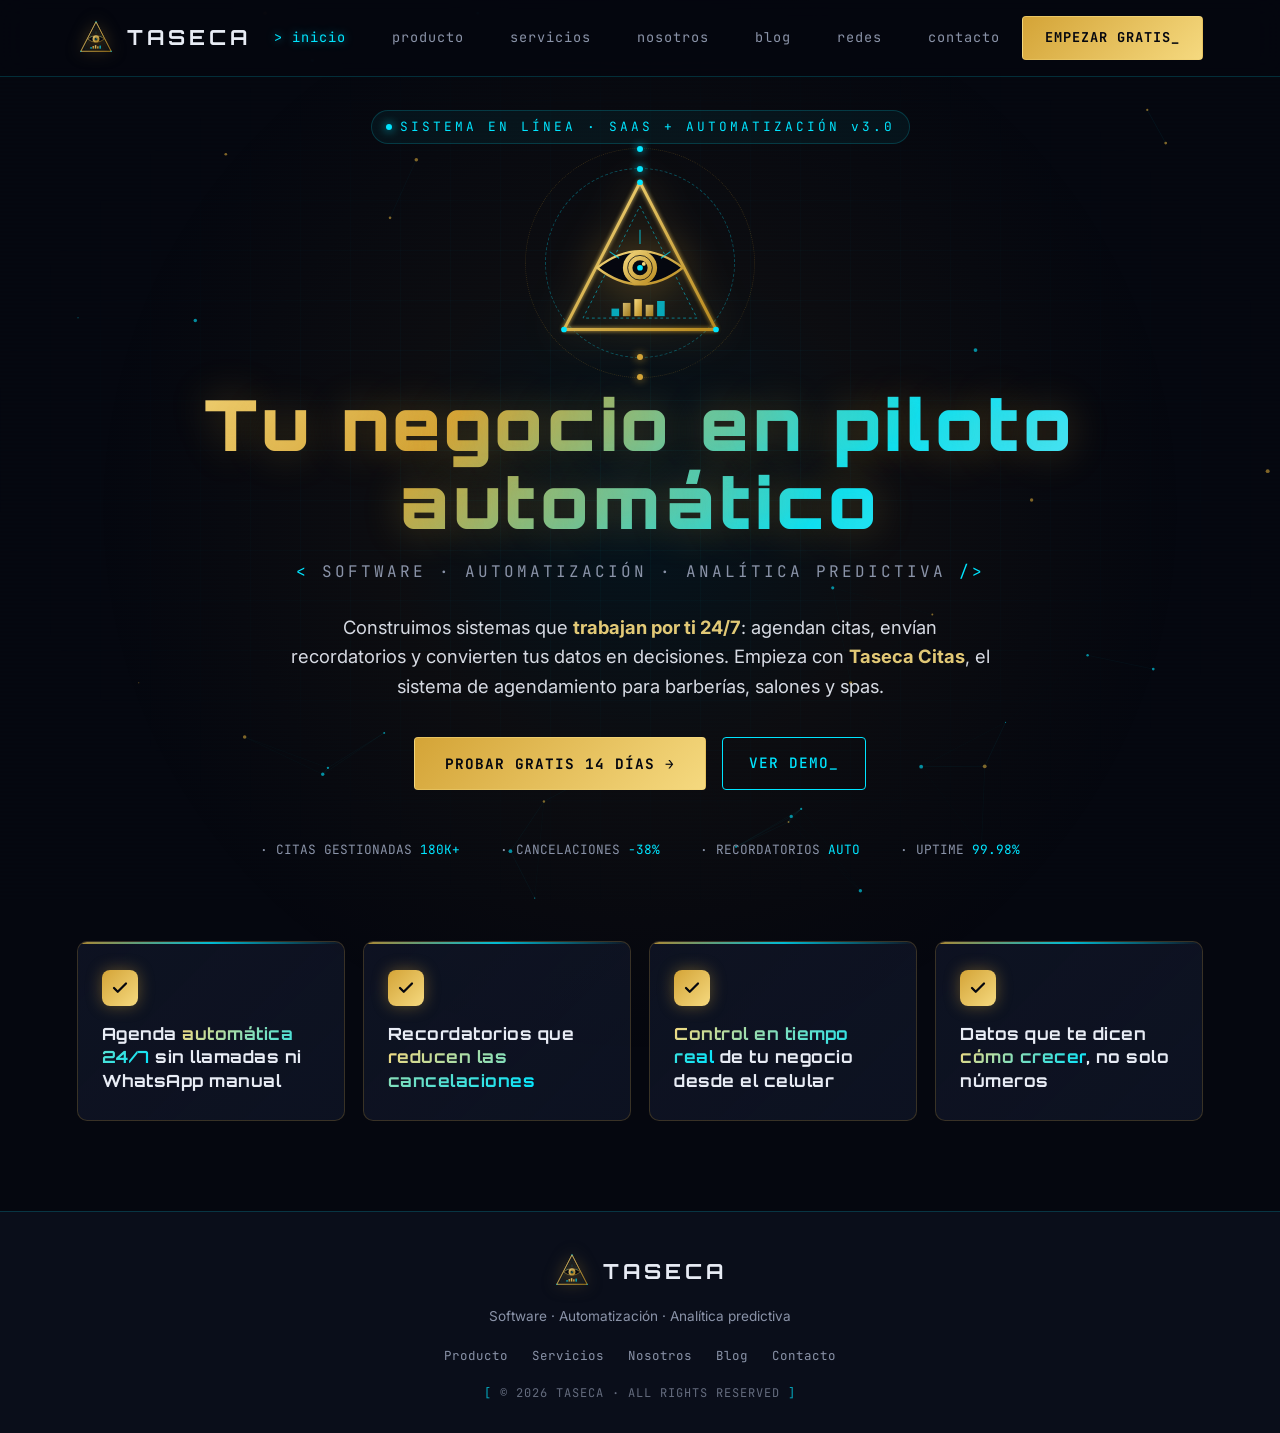
==== index.html @ edd36daa "Update index.html" ====
<!DOCTYPE html>
<html lang="es">
<head>
<meta charset="UTF-8" />
<meta name="viewport" content="width=device-width, initial-scale=1.0" />
<meta name="description" content="Taseca — Automatización, analítica predictiva y software SaaS. Conoce Taseca Citas: el sistema de agendamiento para barberías, salones y spas que elimina el desorden, reduce cancelaciones y recupera clientes." />
<title>Taseca — Automatización & Analítica · Taseca Citas SaaS</title>
<link href="https://fonts.googleapis.com/css2?family=Inter:wght@300;400;500;600;700;800&family=JetBrains+Mono:wght@400;500;700&family=Orbitron:wght@500;700;900&display=swap" rel="stylesheet">
<style>
  :root {
    --bg: #05070f; --bg-2: #0a0e1a; --surface: #0f1424; --surface-2: #131a2e;
    --primary: #d4a437; --primary-soft: #f5d97f; --cyan: #00e5ff; --cyan-soft: #6ee8ff;
    --accent: #6ec5ff; --text: #e8ecf5; --muted: #8a93a8;
    --border: rgba(0, 229, 255, 0.18); --border-gold: rgba(212, 164, 55, 0.22);
    --danger: #ff6b6b; --success: #28c840;
  }
  * { box-sizing: border-box; margin: 0; padding: 0; }
  html { scroll-behavior: smooth; }
  body { font-family: 'Inter', -apple-system, BlinkMacSystemFont, 'Segoe UI', sans-serif; background: var(--bg); color: var(--text); line-height: 1.6; overflow-x: hidden; position: relative; }

  .bg-grid { position: fixed; inset: 0; background-image: linear-gradient(rgba(0, 229, 255, 0.04) 1px, transparent 1px), linear-gradient(90deg, rgba(0, 229, 255, 0.04) 1px, transparent 1px); background-size: 50px 50px; z-index: 0; pointer-events: none; mask-image: radial-gradient(ellipse at center, black 0%, transparent 75%); -webkit-mask-image: radial-gradient(ellipse at center, black 0%, transparent 75%); }
  .bg-glow { position: fixed; top: -10%; left: 50%; transform: translateX(-50%); width: 1200px; height: 1200px; background: radial-gradient(circle, rgba(0, 229, 255, 0.06) 0%, rgba(212, 164, 55, 0.04) 30%, transparent 65%); pointer-events: none; z-index: 0; animation: pulse-glow 8s ease-in-out infinite; }
  @keyframes pulse-glow { 0%, 100% { opacity: 0.6; } 50% { opacity: 1; } }
  #particles { position: fixed; inset: 0; z-index: 0; pointer-events: none; }
  body::after { content: ''; position: fixed; inset: 0; background: linear-gradient(transparent 0%, rgba(0, 229, 255, 0.02) 50%, transparent 100%); background-size: 100% 4px; pointer-events: none; z-index: 1; opacity: 0.5; mix-blend-mode: overlay; }

  /* === PÁGINAS (cada sección es una página separada) === */
  /* Paginación con CSS puro (sin depender de JavaScript) */
  .page { min-height: calc(100vh - 70px); scroll-margin-top: 72px; display: none; }
  #inicio { display: block; }
  .page:target { display: block; animation: pageIn 0.45s ease; }
  body:has(.page:not(#inicio):target) #inicio { display: none; }
  @keyframes pageIn { from { opacity: 0; transform: translateY(12px); } to { opacity: 1; transform: none; } }
  .reveal { opacity: 1; transform: none; }

  /* === Navigation === */
  nav { position: fixed; top: 0; left: 0; right: 0; padding: 16px 6%; display: flex; justify-content: space-between; align-items: center; background: rgba(5, 7, 15, 0.85); backdrop-filter: blur(14px); border-bottom: 1px solid var(--border); z-index: 100; }
  .brand { display: flex; align-items: center; gap: 12px; font-family: 'Orbitron', sans-serif; font-weight: 700; font-size: 1.3rem; letter-spacing: 4px; color: var(--text); text-decoration: none; cursor: pointer; }
  .brand svg { width: 38px; height: 38px; filter: drop-shadow(0 0 8px rgba(212, 164, 55, 0.6)); }
  .nav-links { display: flex; gap: 28px; align-items: center; }
  .nav-links a { color: var(--muted); text-decoration: none; font-size: 0.85rem; font-family: 'JetBrains Mono', monospace; letter-spacing: 1px; transition: color 0.2s, text-shadow 0.2s; position: relative; cursor: pointer; }
  .nav-links a::before { content: '> '; opacity: 0; transition: opacity 0.2s; }
  .nav-links a:hover, .nav-links a.active { color: var(--cyan); text-shadow: 0 0 8px rgba(0, 229, 255, 0.6); }
  .nav-links a:hover::before, .nav-links a.active::before { opacity: 1; }
  .cta { background: linear-gradient(135deg, var(--primary), var(--primary-soft)); color: #05070f; padding: 10px 22px; border-radius: 4px; font-weight: 700; text-decoration: none; font-size: 0.85rem; letter-spacing: 1px; font-family: 'JetBrains Mono', monospace; transition: transform 0.2s, box-shadow 0.2s; border: 1px solid rgba(245, 217, 127, 0.5); position: relative; overflow: hidden; cursor: pointer; }
  .cta::before { content: ''; position: absolute; inset: 0; background: linear-gradient(120deg, transparent, rgba(255,255,255,0.4), transparent); transform: translateX(-100%); transition: transform 0.6s; }
  .cta:hover { transform: translateY(-2px); box-shadow: 0 8px 24px rgba(212, 164, 55, 0.5), 0 0 30px rgba(212, 164, 55, 0.3); }
  .cta:hover::before { transform: translateX(100%); }
  .nav-toggle { display: none; background: none; border: none; color: var(--cyan); cursor: pointer; }

  /* === Hero === */
  .hero { min-height: calc(100vh - 70px); display: flex; flex-direction: column; justify-content: center; align-items: center; text-align: center; padding: 110px 6% 60px; position: relative; z-index: 2; }
  .hero-tag { font-family: 'JetBrains Mono', monospace; color: var(--cyan); font-size: 0.8rem; letter-spacing: 3px; margin-bottom: 24px; padding: 6px 14px; border: 1px solid var(--border); border-radius: 20px; background: rgba(0, 229, 255, 0.05); display: inline-flex; align-items: center; gap: 8px; }
  .hero-tag .dot { width: 6px; height: 6px; border-radius: 50%; background: var(--cyan); box-shadow: 0 0 10px var(--cyan); animation: blink 2s ease-in-out infinite; }
  @keyframes blink { 0%, 100% { opacity: 1; } 50% { opacity: 0.3; } }
  .hero-logo-wrap { position: relative; width: 190px; height: 190px; margin-bottom: 28px; }
  .hero-logo { width: 100%; height: 100%; animation: float 6s ease-in-out infinite; filter: drop-shadow(0 0 20px rgba(212, 164, 55, 0.4)); }
  .ring { position: absolute; inset: 0; border: 1px dashed rgba(0, 229, 255, 0.3); border-radius: 50%; animation: rotate 20s linear infinite; }
  .ring-2 { inset: -20px; border-color: rgba(212, 164, 55, 0.2); border-style: dotted; animation: rotate 30s linear infinite reverse; }
  .ring::before, .ring::after { content: ''; position: absolute; width: 6px; height: 6px; background: var(--cyan); border-radius: 50%; box-shadow: 0 0 8px var(--cyan); }
  .ring::before { top: -3px; left: 50%; transform: translateX(-50%); }
  .ring::after { bottom: -3px; left: 50%; transform: translateX(-50%); background: var(--primary); box-shadow: 0 0 8px var(--primary); }
  @keyframes rotate { from { transform: rotate(0deg); } to { transform: rotate(360deg); } }
  @keyframes float { 0%, 100% { transform: translateY(0); } 50% { transform: translateY(-12px); } }
  .eye-pupil { animation: scan 4s ease-in-out infinite; transform-origin: center; }
  @keyframes scan { 0%, 100% { transform: translateX(0); } 25% { transform: translateX(3px); } 75% { transform: translateX(-3px); } }
  .hero h1 { font-family: 'Orbitron', sans-serif; font-size: clamp(2.2rem, 6vw, 4.4rem); font-weight: 900; letter-spacing: 4px; margin-bottom: 18px; background: linear-gradient(135deg, #f5d97f 0%, #d4a437 30%, #00e5ff 70%, #6ee8ff 100%); -webkit-background-clip: text; -webkit-text-fill-color: transparent; background-clip: text; text-shadow: 0 0 40px rgba(212, 164, 55, 0.3); line-height: 1.1; max-width: 1000px; }
  .hero .tagline { font-family: 'JetBrains Mono', monospace; color: var(--muted); font-size: clamp(0.85rem, 1.5vw, 1rem); letter-spacing: 3px; text-transform: uppercase; margin-bottom: 28px; }
  .hero .tagline .bracket { color: var(--cyan); }
  .hero p.lead { max-width: 700px; font-size: 1.15rem; color: var(--text); margin-bottom: 36px; opacity: 0.92; }
  .hero-buttons { display: flex; gap: 16px; flex-wrap: wrap; justify-content: center; }
  .btn-secondary { background: transparent; color: var(--cyan); padding: 13px 26px; border: 1px solid var(--cyan); border-radius: 4px; text-decoration: none; font-weight: 500; font-family: 'JetBrains Mono', monospace; font-size: 0.9rem; letter-spacing: 1px; transition: all 0.3s; position: relative; overflow: hidden; cursor: pointer; }
  .btn-secondary:hover { background: rgba(0, 229, 255, 0.1); box-shadow: 0 0 20px rgba(0, 229, 255, 0.4), inset 0 0 20px rgba(0, 229, 255, 0.1); }
  .btn-primary { background: linear-gradient(135deg, var(--primary), var(--primary-soft)); color: #05070f; padding: 14px 30px; border-radius: 4px; text-decoration: none; font-weight: 700; font-family: 'JetBrains Mono', monospace; font-size: 0.9rem; letter-spacing: 1px; transition: transform 0.2s, box-shadow 0.2s; border: 1px solid rgba(245, 217, 127, 0.5); cursor: pointer; }
  .btn-primary:hover { transform: translateY(-2px); box-shadow: 0 8px 24px rgba(212, 164, 55, 0.5), 0 0 30px rgba(212, 164, 55, 0.3); }
  .hero-ticker { margin-top: 50px; display: flex; gap: 40px; font-family: 'JetBrains Mono', monospace; font-size: 0.8rem; color: var(--muted); flex-wrap: wrap; justify-content: center; }
  .hero-ticker span { color: var(--cyan); }

  /* === Section base === */
  section { padding: 100px 6%; position: relative; z-index: 2; }
  .page-head { text-align: center; padding-top: 110px; }
  .section-title { text-align: center; margin-bottom: 50px; }
  .section-title .eyebrow { color: var(--cyan); font-family: 'JetBrains Mono', monospace; font-size: 0.8rem; letter-spacing: 4px; text-transform: uppercase; margin-bottom: 12px; display: inline-flex; align-items: center; gap: 10px; }
  .section-title .eyebrow::before, .section-title .eyebrow::after { content: ''; width: 30px; height: 1px; background: var(--cyan); }
  .section-title h2 { font-family: 'Orbitron', sans-serif; font-size: clamp(1.9rem, 4vw, 2.8rem); font-weight: 700; margin-bottom: 16px; letter-spacing: 2px; }
  .section-title p { color: var(--muted); max-width: 660px; margin: 0 auto; }

  /* === Value Props === */
  .value-props { padding: 20px 6% 90px; }
  .value-props-grid { max-width: 1200px; margin: 0 auto; display: grid; grid-template-columns: repeat(auto-fit, minmax(260px, 1fr)); gap: 18px; }
  .value-card { background: linear-gradient(135deg, rgba(15, 20, 36, 0.9), rgba(19, 26, 46, 0.6)); border: 1px solid var(--border-gold); border-radius: 10px; padding: 28px 24px; position: relative; overflow: hidden; transition: transform 0.3s, border-color 0.3s, box-shadow 0.3s; }
  .value-card::before { content: ''; position: absolute; top: 0; left: 0; right: 0; height: 2px; background: linear-gradient(90deg, var(--primary), var(--cyan), transparent); opacity: 0.8; }
  .value-card::after { content: ''; position: absolute; inset: 0; background: radial-gradient(circle at top right, rgba(0, 229, 255, 0.08), transparent 60%); pointer-events: none; opacity: 0; transition: opacity 0.3s; }
  .value-card:hover { transform: translateY(-4px); border-color: var(--primary); box-shadow: 0 10px 30px rgba(212, 164, 55, 0.15), 0 0 0 1px rgba(212, 164, 55, 0.3); }
  .value-card:hover::after { opacity: 1; }
  .value-check { width: 36px; height: 36px; border-radius: 8px; background: linear-gradient(135deg, var(--primary), var(--primary-soft)); color: #05070f; display: flex; align-items: center; justify-content: center; margin-bottom: 16px; font-weight: 800; box-shadow: 0 0 16px rgba(212, 164, 55, 0.4); }
  .value-card h3 { font-family: 'Orbitron', sans-serif; font-size: 1.05rem; font-weight: 700; line-height: 1.4; letter-spacing: 0.5px; color: var(--text); }
  .value-card h3 .highlight { background: linear-gradient(135deg, var(--primary-soft), var(--cyan)); -webkit-background-clip: text; background-clip: text; -webkit-text-fill-color: transparent; }

  /* === Product === */
  .product-badge { display: inline-flex; align-items: center; gap: 8px; font-family: 'JetBrains Mono', monospace; font-size: 0.75rem; letter-spacing: 2px; color: var(--primary-soft); padding: 6px 14px; border: 1px solid var(--border-gold); border-radius: 20px; background: rgba(212, 164, 55, 0.06); margin-bottom: 20px; }
  .product-hero { max-width: 1150px; margin: 0 auto 70px; display: grid; grid-template-columns: 1.05fr 1fr; gap: 50px; align-items: center; }
  .product-hero h2 { font-family: 'Orbitron', sans-serif; font-size: clamp(1.8rem, 3.5vw, 2.6rem); letter-spacing: 1px; margin-bottom: 18px; line-height: 1.2; }
  .product-hero h2 .grad { background: linear-gradient(135deg, var(--primary-soft), var(--cyan)); -webkit-background-clip: text; background-clip: text; -webkit-text-fill-color: transparent; }
  .product-hero p.intro { color: var(--muted); font-size: 1.05rem; margin-bottom: 26px; }
  .product-cta-row { display: flex; gap: 14px; flex-wrap: wrap; }
  .audience-chips { display: flex; gap: 10px; flex-wrap: wrap; margin-bottom: 26px; }
  .audience-chip { font-family: 'JetBrains Mono', monospace; font-size: 0.75rem; letter-spacing: 1px; color: var(--cyan); padding: 6px 12px; border: 1px solid var(--border); border-radius: 6px; background: rgba(0,229,255,0.04); }
  .video-demo { position: relative; border-radius: 12px; overflow: hidden; border: 1px solid var(--border); box-shadow: 0 20px 60px rgba(0,0,0,0.5), 0 0 40px rgba(0,229,255,0.08); background: #020308; }
  .video-demo::before, .video-demo::after { content: ''; position: absolute; width: 20px; height: 20px; border: 2px solid var(--cyan); z-index: 4; pointer-events: none; opacity: 0.8; }
  .video-demo::before { top: 10px; left: 10px; border-right: none; border-bottom: none; }
  .video-demo::after { bottom: 10px; right: 10px; border-left: none; border-top: none; }
  .video-demo video, .video-demo iframe { width: 100%; display: block; aspect-ratio: 16 / 9; border: 0; object-fit: cover; background: #020308; }
  .video-overlay { position: absolute; inset: 0; display: flex; flex-direction: column; align-items: center; justify-content: center; gap: 14px; background: radial-gradient(circle at center, rgba(5,7,15,0.35), rgba(5,7,15,0.78)); cursor: pointer; transition: opacity 0.4s; z-index: 3; }
  .video-overlay.hidden { opacity: 0; pointer-events: none; }
  .play-btn { width: 76px; height: 76px; border-radius: 50%; background: linear-gradient(135deg, var(--primary), var(--primary-soft)); display: flex; align-items: center; justify-content: center; box-shadow: 0 0 30px rgba(212,164,55,0.5); transition: transform 0.25s; }
  .video-overlay:hover .play-btn { transform: scale(1.08); }
  .play-btn svg { width: 30px; height: 30px; color: #05070f; margin-left: 4px; }
  .video-label { font-family: 'JetBrains Mono', monospace; font-size: 0.8rem; letter-spacing: 2px; color: var(--text); }
  .play-pulse { position: absolute; width: 76px; height: 76px; border-radius: 50%; border: 2px solid var(--primary); animation: pulse-ring 2.4s ease-out infinite; }
  @keyframes pulse-ring { 0% { transform: scale(1); opacity: 0.7; } 100% { transform: scale(1.9); opacity: 0; } }
  .pb-grid { max-width: 1150px; margin: 0 auto 70px; display: grid; grid-template-columns: 1fr 1fr; gap: 24px; }
  .pb-col { border-radius: 12px; padding: 32px 28px; border: 1px solid var(--border); background: linear-gradient(135deg, var(--surface) 0%, var(--surface-2) 100%); }
  .pb-col.problems { border-color: rgba(255,107,107,0.25); }
  .pb-col.benefits { border-color: var(--border-gold); }
  .pb-col h3 { font-family: 'Orbitron', sans-serif; font-size: 1.15rem; letter-spacing: 1px; margin-bottom: 22px; display: flex; align-items: center; gap: 10px; }
  .pb-col.problems h3 { color: #ffb4b4; }
  .pb-col.benefits h3 { color: var(--primary-soft); }
  .pb-item { display: flex; gap: 14px; margin-bottom: 18px; align-items: flex-start; }
  .pb-item:last-child { margin-bottom: 0; }
  .pb-ico { flex-shrink: 0; width: 34px; height: 34px; border-radius: 8px; display: flex; align-items: center; justify-content: center; font-weight: 800; }
  .pb-col.problems .pb-ico { background: rgba(255,107,107,0.12); color: #ff8f8f; border: 1px solid rgba(255,107,107,0.3); }
  .pb-col.benefits .pb-ico { background: linear-gradient(135deg, var(--primary), var(--primary-soft)); color: #05070f; box-shadow: 0 0 14px rgba(212,164,55,0.35); }
  .pb-item h4 { font-size: 0.98rem; margin-bottom: 4px; font-weight: 600; }
  .pb-item p { color: var(--muted); font-size: 0.88rem; }

  /* === Services === */
  .services-grid { display: grid; grid-template-columns: repeat(auto-fit, minmax(290px, 1fr)); gap: 20px; max-width: 1200px; margin: 0 auto; }
  .service-card { background: linear-gradient(135deg, var(--surface) 0%, var(--surface-2) 100%); border: 1px solid var(--border); border-radius: 8px; padding: 32px 28px; transition: transform 0.3s, border-color 0.3s, box-shadow 0.3s; position: relative; overflow: hidden; }
  .service-card::before, .service-card::after { content: ''; position: absolute; width: 14px; height: 14px; border: 1px solid var(--cyan); opacity: 0.6; transition: opacity 0.3s, width 0.3s, height 0.3s; }
  .service-card::before { top: 8px; left: 8px; border-right: none; border-bottom: none; }
  .service-card::after { bottom: 8px; right: 8px; border-left: none; border-top: none; }
  .service-card:hover { transform: translateY(-6px); border-color: var(--cyan); box-shadow: 0 10px 40px rgba(0, 229, 255, 0.15), 0 0 0 1px rgba(0, 229, 255, 0.3); }
  .service-card:hover::before, .service-card:hover::after { opacity: 1; width: 20px; height: 20px; }
  .service-card .card-id { font-family: 'JetBrains Mono', monospace; font-size: 0.7rem; color: var(--muted); letter-spacing: 2px; margin-bottom: 18px; display: block; }
  .service-icon { width: 54px; height: 54px; background: linear-gradient(135deg, rgba(0, 229, 255, 0.12), rgba(212, 164, 55, 0.08)); border: 1px solid var(--border); border-radius: 8px; display: flex; align-items: center; justify-content: center; margin-bottom: 20px; color: var(--cyan); box-shadow: 0 0 20px rgba(0, 229, 255, 0.1); }
  .service-card h3 { font-size: 1.2rem; margin-bottom: 12px; font-weight: 600; font-family: 'Orbitron', sans-serif; letter-spacing: 1px; }
  .service-card p { color: var(--muted); font-size: 0.92rem; }

  /* === Process === */
  .process-list { max-width: 900px; margin: 80px auto 0; display: grid; gap: 18px; }
  .process-item { display: grid; grid-template-columns: 90px 1fr auto; gap: 24px; background: var(--surface); border: 1px solid var(--border); border-radius: 8px; padding: 28px; align-items: center; position: relative; overflow: hidden; transition: border-color 0.3s, transform 0.3s; }
  .process-item::before { content: ''; position: absolute; left: 0; top: 0; bottom: 0; width: 3px; background: linear-gradient(180deg, var(--cyan), transparent); }
  .process-item:hover { border-color: var(--cyan); transform: translateX(6px); }
  .process-num { font-family: 'Orbitron', sans-serif; font-size: 2.4rem; font-weight: 800; background: linear-gradient(135deg, var(--primary), var(--cyan)); -webkit-background-clip: text; background-clip: text; -webkit-text-fill-color: transparent; }
  .process-item h4 { font-size: 1.1rem; margin-bottom: 6px; font-family: 'Orbitron', sans-serif; letter-spacing: 1px; }
  .process-item p { color: var(--muted); font-size: 0.92rem; }
  .process-status { font-family: 'JetBrains Mono', monospace; font-size: 0.75rem; color: var(--cyan); padding: 4px 10px; border: 1px solid var(--cyan); border-radius: 12px; background: rgba(0, 229, 255, 0.05); }

  /* === About === */
  .about-grid { display: grid; grid-template-columns: 1.1fr 1fr; gap: 60px; max-width: 1100px; margin: 0 auto; align-items: center; }
  .about-text .eyebrow { color: var(--cyan); font-family: 'JetBrains Mono', monospace; font-size: 0.8rem; letter-spacing: 4px; text-transform: uppercase; margin-bottom: 12px; }
  .about-text h2 { font-family: 'Orbitron', sans-serif; font-size: 2.1rem; margin-bottom: 22px; letter-spacing: 1px; line-height: 1.25; }
  .about-text p { color: var(--muted); margin-bottom: 18px; }
  .about-text p strong { color: var(--primary-soft); font-weight: 600; }
  .founders { display: grid; grid-template-columns: 1fr 1fr; gap: 16px; margin: 28px 0; }
  .founder { background: var(--surface); border: 1px solid var(--border); border-radius: 10px; padding: 20px; text-align: center; transition: border-color 0.3s, transform 0.3s; }
  .founder:hover { border-color: var(--cyan); transform: translateY(-3px); }
  .founder-avatar { width: 88px; height: 88px; border-radius: 50%; margin: 0 auto 12px; display: flex; align-items: center; justify-content: center; font-family: 'Orbitron', sans-serif; font-weight: 800; font-size: 1.8rem; color: #05070f; background: linear-gradient(135deg, var(--primary), var(--cyan)); box-shadow: 0 0 18px rgba(0,229,255,0.3); overflow: hidden; border: 2px solid var(--border); }
  .founder-avatar img { width: 100%; height: 100%; object-fit: cover; display: block; }
  .founder h4 { font-size: 1rem; margin-bottom: 4px; font-family: 'Orbitron', sans-serif; letter-spacing: 0.5px; }
  .founder span { font-family: 'JetBrains Mono', monospace; font-size: 0.72rem; color: var(--cyan); letter-spacing: 1px; }
  .stats { display: grid; grid-template-columns: repeat(2, 1fr); gap: 16px; margin-top: 28px; }
  .stat-box { background: var(--surface); border: 1px solid var(--border); border-radius: 6px; padding: 18px; position: relative; }
  .stat-box::before { content: ''; position: absolute; top: 0; left: 0; width: 3px; height: 100%; background: linear-gradient(180deg, var(--cyan), var(--primary)); border-radius: 6px 0 0 6px; }
  .stat-num { font-family: 'Orbitron', sans-serif; font-size: 1.8rem; font-weight: 800; background: linear-gradient(135deg, var(--primary), var(--cyan)); -webkit-background-clip: text; background-clip: text; -webkit-text-fill-color: transparent; }
  .stat-label { color: var(--muted); font-size: 0.78rem; font-family: 'JetBrains Mono', monospace; letter-spacing: 1px; }
  .about-visual { display: flex; justify-content: center; align-items: center; position: relative; }
  .about-visual svg.logo-large { width: 100%; max-width: 360px; filter: drop-shadow(0 0 30px rgba(0, 229, 255, 0.25)); }
  .hud-frame { position: relative; padding: 30px; }
  .hud-frame::before, .hud-frame::after, .hud-frame > .corner { content: ''; position: absolute; width: 30px; height: 30px; border: 2px solid var(--cyan); }
  .hud-frame::before { top: 0; left: 0; border-right: none; border-bottom: none; }
  .hud-frame::after { top: 0; right: 0; border-left: none; border-bottom: none; }
  .hud-frame .corner.bl { bottom: 0; left: 0; border-right: none; border-top: none; }
  .hud-frame .corner.br { bottom: 0; right: 0; border-left: none; border-top: none; }

  /* === Blog === */
  .blog-grid { max-width: 1150px; margin: 0 auto; display: grid; grid-template-columns: repeat(auto-fill, minmax(320px, 1fr)); gap: 24px; }
  .blog-card { background: linear-gradient(135deg, var(--surface) 0%, var(--surface-2) 100%); border: 1px solid var(--border); border-radius: 12px; overflow: hidden; display: flex; flex-direction: column; transition: transform 0.3s, border-color 0.3s, box-shadow 0.3s; }
  .blog-card:hover { transform: translateY(-6px); border-color: var(--cyan); box-shadow: 0 14px 40px rgba(0,229,255,0.14); }
  .blog-thumb { height: 170px; position: relative; overflow: hidden; background: linear-gradient(135deg, #0a1020, #131a2e); display: flex; align-items: center; justify-content: center; }
  .blog-thumb img { width: 100%; height: 100%; object-fit: cover; }
  .blog-thumb .thumb-fallback { width: 64px; height: 64px; opacity: 0.5; filter: drop-shadow(0 0 12px rgba(0,229,255,0.4)); }
  .blog-tag { position: absolute; top: 12px; left: 12px; font-family: 'JetBrains Mono', monospace; font-size: 0.68rem; letter-spacing: 1px; color: var(--cyan); padding: 4px 10px; border: 1px solid var(--border); border-radius: 12px; background: rgba(5,7,15,0.7); backdrop-filter: blur(6px); }
  .blog-body { padding: 22px; display: flex; flex-direction: column; flex: 1; }
  .blog-date { font-family: 'JetBrains Mono', monospace; font-size: 0.72rem; color: var(--muted); letter-spacing: 1px; margin-bottom: 10px; }
  .blog-body h3 { font-size: 1.12rem; margin-bottom: 10px; font-family: 'Orbitron', sans-serif; letter-spacing: 0.5px; line-height: 1.35; }
  .blog-body p { color: var(--muted); font-size: 0.9rem; flex: 1; margin-bottom: 16px; }
  .blog-link { font-family: 'JetBrains Mono', monospace; font-size: 0.8rem; color: var(--cyan); text-decoration: none; letter-spacing: 1px; display: inline-flex; align-items: center; gap: 6px; transition: gap 0.2s; }
  .blog-link:hover { gap: 12px; }
  .blog-state { text-align: center; color: var(--muted); font-family: 'JetBrains Mono', monospace; font-size: 0.9rem; grid-column: 1 / -1; padding: 30px; }
  .blog-skeleton { height: 320px; border-radius: 12px; background: linear-gradient(100deg, var(--surface) 30%, var(--surface-2) 50%, var(--surface) 70%); background-size: 200% 100%; animation: shimmer 1.4s infinite; border: 1px solid var(--border); }
  @keyframes shimmer { 0% { background-position: 200% 0; } 100% { background-position: -200% 0; } }

  /* === Terminal === */
  .terminal-section { max-width: 800px; margin: 70px auto 0; }
  .terminal { background: #020308; border: 1px solid var(--border); border-radius: 8px; overflow: hidden; box-shadow: 0 20px 60px rgba(0, 0, 0, 0.5), 0 0 40px rgba(0, 229, 255, 0.1); }
  .terminal-header { background: #0a0e1a; padding: 12px 18px; display: flex; align-items: center; gap: 8px; border-bottom: 1px solid var(--border); }
  .terminal-dot { width: 12px; height: 12px; border-radius: 50%; }
  .terminal-dot.red { background: #ff5f57; } .terminal-dot.yellow { background: #febc2e; } .terminal-dot.green { background: #28c840; }
  .terminal-title { margin-left: auto; font-family: 'JetBrains Mono', monospace; font-size: 0.8rem; color: var(--muted); }
  .terminal-body { padding: 28px; font-family: 'JetBrains Mono', monospace; font-size: 0.9rem; line-height: 1.8; min-height: 220px; }
  .term-line { display: block; }
  .term-prompt { color: var(--cyan); } .term-cmd { color: var(--text); } .term-output { color: var(--muted); } .term-key { color: var(--primary); }
  .cursor { display: inline-block; width: 8px; height: 16px; background: var(--cyan); vertical-align: text-bottom; animation: cursor-blink 1s steps(2) infinite; }
  @keyframes cursor-blink { 50% { opacity: 0; } }

  /* === Social === */
  .social-buttons { display: flex; gap: 22px; justify-content: center; flex-wrap: wrap; margin-top: 10px; }
  .social-btn { position: relative; display: flex; align-items: center; gap: 14px; padding: 18px 30px; border-radius: 14px; text-decoration: none; min-width: 240px; border: 1px solid var(--border); background: linear-gradient(135deg, var(--surface) 0%, var(--surface-2) 100%); overflow: hidden; transition: transform 0.3s, box-shadow 0.3s, border-color 0.3s; }
  .social-btn .s-ico { width: 44px; height: 44px; border-radius: 10px; display: flex; align-items: center; justify-content: center; flex-shrink: 0; color: #fff; }
  .social-btn .s-text { text-align: left; } .social-btn .s-text strong { display: block; font-family: 'Orbitron', sans-serif; font-size: 1rem; color: var(--text); letter-spacing: 0.5px; }
  .social-btn .s-text span { font-family: 'JetBrains Mono', monospace; font-size: 0.78rem; color: var(--muted); }
  .social-btn.tiktok:hover { transform: translateY(-5px); border-color: var(--cyan); box-shadow: 0 12px 36px rgba(0,229,255,0.25); }
  .social-btn.tiktok .s-ico { background: linear-gradient(135deg, #00f2ea, #ff0050); }
  .social-btn.instagram:hover { transform: translateY(-5px); border-color: #e1306c; box-shadow: 0 12px 36px rgba(225,48,108,0.3); }
  .social-btn.instagram .s-ico { background: linear-gradient(135deg, #f09433, #e6683c 30%, #dc2743 60%, #cc2366 80%, #bc1888); }

  /* === Forms / CTA === */
  .cta-band { max-width: 1100px; margin: 80px auto 0; background: linear-gradient(135deg, rgba(15,20,36,0.95), rgba(19,26,46,0.7)); border: 1px solid var(--border-gold); border-radius: 16px; padding: 50px; display: grid; grid-template-columns: 1.1fr 1fr; gap: 48px; align-items: center; position: relative; overflow: hidden; }
  .cta-band::before { content: ''; position: absolute; top: 0; left: 0; right: 0; height: 2px; background: linear-gradient(90deg, var(--primary), var(--cyan), transparent); }
  .cta-band h2 { font-family: 'Orbitron', sans-serif; font-size: clamp(1.6rem, 3vw, 2.2rem); margin-bottom: 14px; letter-spacing: 1px; }
  .cta-band p { color: var(--muted); margin-bottom: 0; }
  .form-grid { display: grid; gap: 14px; }
  .field-row { display: grid; grid-template-columns: 1fr 1fr; gap: 14px; }
  .contact-form label, .signup-form label { font-family: 'JetBrains Mono', monospace; font-size: 0.72rem; color: var(--cyan); letter-spacing: 2px; text-transform: uppercase; display: block; margin-bottom: 6px; }
  input, textarea, select { width: 100%; background: var(--surface); border: 1px solid var(--border); border-radius: 6px; padding: 13px 15px; color: var(--text); font-family: 'JetBrains Mono', monospace; font-size: 0.9rem; transition: border-color 0.2s, box-shadow 0.2s; }
  input:focus, textarea:focus, select:focus { outline: none; border-color: var(--cyan); box-shadow: 0 0 0 3px rgba(0, 229, 255, 0.15); }
  textarea { min-height: 110px; resize: vertical; }
  .form-btn { background: linear-gradient(135deg, var(--primary), var(--primary-soft)); color: #05070f; padding: 14px; border: none; border-radius: 6px; font-weight: 700; font-family: 'JetBrains Mono', monospace; font-size: 0.95rem; letter-spacing: 2px; cursor: pointer; text-transform: uppercase; transition: transform 0.2s, box-shadow 0.2s; width: 100%; }
  .form-btn:hover:not(:disabled) { transform: translateY(-2px); box-shadow: 0 8px 24px rgba(212, 164, 55, 0.5), 0 0 30px rgba(212, 164, 55, 0.3); }
  .form-btn:disabled { opacity: 0.6; cursor: not-allowed; }
  .contact-form { max-width: 540px; margin: 0 auto; text-align: left; }
  .form-note { font-family: 'JetBrains Mono', monospace; font-size: 0.72rem; color: var(--muted); margin-top: 6px; }

  /* === Toast === */
  .toast-wrap { position: fixed; bottom: 24px; right: 24px; z-index: 9999; display: flex; flex-direction: column; gap: 12px; }
  .toast { display: flex; align-items: center; gap: 12px; min-width: 280px; max-width: 360px; padding: 14px 18px; border-radius: 10px; background: var(--surface); border: 1px solid var(--border); box-shadow: 0 12px 40px rgba(0,0,0,0.5); font-family: 'JetBrains Mono', monospace; font-size: 0.85rem; transform: translateX(120%); transition: transform 0.4s cubic-bezier(.2,.8,.2,1); }
  .toast.show { transform: translateX(0); }
  .toast.success { border-color: rgba(40,200,64,0.5); }
  .toast.error { border-color: rgba(255,107,107,0.5); }
  .toast .t-ico { width: 26px; height: 26px; border-radius: 50%; display: flex; align-items: center; justify-content: center; flex-shrink: 0; font-weight: 800; }
  .toast.success .t-ico { background: rgba(40,200,64,0.15); color: var(--success); }
  .toast.error .t-ico { background: rgba(255,107,107,0.15); color: var(--danger); }

  /* === Footer === */
  footer { background: var(--bg-2); padding: 40px 6% 30px; text-align: center; color: var(--muted); font-size: 0.85rem; border-top: 1px solid var(--border); position: relative; z-index: 2; }
  footer .brand { justify-content: center; margin-bottom: 16px; }
  .footer-links { display: flex; gap: 24px; justify-content: center; flex-wrap: wrap; margin: 18px 0; }
  .footer-links a { color: var(--muted); text-decoration: none; font-family: 'JetBrains Mono', monospace; font-size: 0.78rem; letter-spacing: 1px; transition: color 0.2s; cursor: pointer; }
  .footer-links a:hover { color: var(--cyan); }
  footer .footer-meta { font-family: 'JetBrains Mono', monospace; font-size: 0.75rem; letter-spacing: 1px; margin-top: 16px; color: var(--muted); opacity: 0.7; }
  footer .footer-meta span { color: var(--cyan); }

  /* === Mobile === */
  @media (max-width: 900px) {
    .product-hero, .pb-grid, .about-grid, .cta-band { grid-template-columns: 1fr; gap: 36px; }
    .cta-band { padding: 36px 26px; }
  }
  @media (max-width: 768px) {
    .nav-links { position: fixed; top: 64px; left: 0; right: 0; flex-direction: column; gap: 18px; background: rgba(5,7,15,0.97); backdrop-filter: blur(14px); padding: 24px 6%; border-bottom: 1px solid var(--border); transform: translateY(-130%); transition: transform 0.35s; }
    .nav-links.open { transform: translateY(0); }
    .nav-toggle { display: block; }
    .founders, .field-row { grid-template-columns: 1fr; }
    .process-item { grid-template-columns: 60px 1fr; gap: 14px; padding: 20px; }
    .process-num { font-size: 1.8rem; }
    .process-status { grid-column: 1 / -1; justify-self: start; }
    section { padding: 70px 6%; }
    .hero h1 { letter-spacing: 2px; }
  }
</style>
</head>
<body>

<div class="bg-grid"></div>
<div class="bg-glow"></div>
<canvas id="particles"></canvas>

<svg width="0" height="0" style="position:absolute">
  <defs>
    <linearGradient id="goldGrad" x1="0%" y1="0%" x2="100%" y2="100%"><stop offset="0%" stop-color="#f5d97f"/><stop offset="100%" stop-color="#b88a1f"/></linearGradient>
    <linearGradient id="cyanGrad" x1="0%" y1="0%" x2="100%" y2="100%"><stop offset="0%" stop-color="#00e5ff"/><stop offset="100%" stop-color="#0099bb"/></linearGradient>
    <filter id="glow"><feGaussianBlur stdDeviation="2" result="coloredBlur"/><feMerge><feMergeNode in="coloredBlur"/><feMergeNode in="SourceGraphic"/></feMerge></filter>
    <symbol id="taseca-logo" viewBox="0 0 200 200">
      <polygon points="100,15 180,170 20,170" fill="none" stroke="url(#goldGrad)" stroke-width="3" stroke-linejoin="round" filter="url(#glow)"/>
      <polygon points="100,40 160,158 40,158" fill="none" stroke="#00e5ff" stroke-width="1" stroke-opacity="0.5" stroke-dasharray="3,3"/>
      <circle cx="100" cy="15" r="3" fill="#00e5ff"/><circle cx="180" cy="170" r="3" fill="#00e5ff"/><circle cx="20" cy="170" r="3" fill="#00e5ff"/>
      <path d="M 55 105 Q 100 70 145 105 Q 100 140 55 105 Z" fill="#05070f" stroke="url(#goldGrad)" stroke-width="2.5"/>
      <circle cx="100" cy="105" r="18" fill="url(#goldGrad)"/>
      <circle cx="100" cy="105" r="13" fill="none" stroke="#05070f" stroke-width="0.8"/>
      <circle class="eye-pupil" cx="100" cy="105" r="8" fill="#05070f"/>
      <circle class="eye-pupil" cx="100" cy="105" r="3" fill="#00e5ff"/>
      <circle cx="104" cy="101" r="2" fill="#f5d97f"/>
      <line x1="100" y1="80" x2="100" y2="65" stroke="#00e5ff" stroke-width="1.2" stroke-opacity="0.7"/>
      <line x1="78" y1="95" x2="68" y2="88" stroke="#00e5ff" stroke-width="1.2" stroke-opacity="0.7"/>
      <line x1="122" y1="95" x2="132" y2="88" stroke="#00e5ff" stroke-width="1.2" stroke-opacity="0.7"/>
      <rect x="70" y="148" width="8" height="8" fill="#00e5ff" opacity="0.7"/>
      <rect x="82" y="142" width="8" height="14" fill="url(#goldGrad)" opacity="0.85"/>
      <rect x="94" y="138" width="8" height="18" fill="url(#goldGrad)"/>
      <rect x="106" y="144" width="8" height="12" fill="url(#goldGrad)" opacity="0.85"/>
      <rect x="118" y="140" width="8" height="16" fill="#00e5ff" opacity="0.7"/>
    </symbol>
  </defs>
</svg>

<!-- Navigation -->
<nav>
  <a class="brand" href="#inicio">
    <svg><use href="#taseca-logo"/></svg>
    TASECA
  </a>
  <div class="nav-links" id="navLinks">
    <a href="#inicio">inicio</a>
    <a href="#producto">producto</a>
    <a href="#servicios">servicios</a>
    <a href="#nosotros">nosotros</a>
    <a href="#blog">blog</a>
    <a href="#redes">redes</a>
    <a href="#contacto">contacto</a>
  </div>
  <a class="cta" href="#producto">EMPEZAR GRATIS_</a>
  <button class="nav-toggle" id="navToggle" aria-label="Menú">
    <svg width="26" height="26" viewBox="0 0 24 24" fill="none" stroke="currentColor" stroke-width="2"><line x1="3" y1="6" x2="21" y2="6"/><line x1="3" y1="12" x2="21" y2="12"/><line x1="3" y1="18" x2="21" y2="18"/></svg>
  </button>
</nav>

<!-- ===================== PÁGINA: INICIO ===================== -->
<div class="page active" id="inicio">
  <section class="hero">
    <div class="hero-tag"><span class="dot"></span> SISTEMA EN LÍNEA · SAAS + AUTOMATIZACIÓN v3.0</div>
    <div class="hero-logo-wrap">
      <div class="ring"></div>
      <div class="ring ring-2"></div>
      <svg class="hero-logo"><use href="#taseca-logo"/></svg>
    </div>
    <h1>Tu negocio en piloto automático</h1>
    <div class="tagline"><span class="bracket">&lt;</span> Software · Automatización · Analítica predictiva <span class="bracket">/&gt;</span></div>
    <p class="lead">Construimos sistemas que <strong style="color: var(--primary-soft);">trabajan por ti 24/7</strong>: agendan citas, envían recordatorios y convierten tus datos en decisiones. Empieza con <strong style="color: var(--primary-soft);">Taseca Citas</strong>, el sistema de agendamiento para barberías, salones y spas.</p>
    <div class="hero-buttons">
      <a class="btn-primary" href="#producto">PROBAR GRATIS 14 DÍAS →</a>
      <a class="btn-secondary" href="#producto">VER DEMO_</a>
    </div>
    <div class="hero-ticker">
      <div>· CITAS GESTIONADAS <span>180K+</span></div>
      <div>· CANCELACIONES <span>-38%</span></div>
      <div>· RECORDATORIOS <span>AUTO</span></div>
      <div>· UPTIME <span>99.98%</span></div>
    </div>
  </section>
  <section class="value-props">
    <div class="value-props-grid">
      <div class="value-card reveal"><div class="value-check"><svg width="18" height="18" viewBox="0 0 24 24" fill="none" stroke="currentColor" stroke-width="3" stroke-linecap="round" stroke-linejoin="round"><polyline points="20 6 9 17 4 12"/></svg></div><h3>Agenda <span class="highlight">automática 24/7</span> sin llamadas ni WhatsApp manual</h3></div>
      <div class="value-card reveal"><div class="value-check"><svg width="18" height="18" viewBox="0 0 24 24" fill="none" stroke="currentColor" stroke-width="3" stroke-linecap="round" stroke-linejoin="round"><polyline points="20 6 9 17 4 12"/></svg></div><h3>Recordatorios que <span class="highlight">reducen las cancelaciones</span></h3></div>
      <div class="value-card reveal"><div class="value-check"><svg width="18" height="18" viewBox="0 0 24 24" fill="none" stroke="currentColor" stroke-width="3" stroke-linecap="round" stroke-linejoin="round"><polyline points="20 6 9 17 4 12"/></svg></div><h3><span class="highlight">Control en tiempo real</span> de tu negocio desde el celular</h3></div>
      <div class="value-card reveal"><div class="value-check"><svg width="18" height="18" viewBox="0 0 24 24" fill="none" stroke="currentColor" stroke-width="3" stroke-linecap="round" stroke-linejoin="round"><polyline points="20 6 9 17 4 12"/></svg></div><h3>Datos que te dicen <span class="highlight">cómo crecer</span>, no solo números</h3></div>
    </div>
  </section>
</div>

<!-- ===================== PÁGINA: PRODUCTO ===================== -->
<div class="page" id="producto">
  <section>
    <div class="section-title page-head reveal">
      <div class="eyebrow">PRODUCTO ESTRELLA</div>
      <h2>Taseca Citas</h2>
      <p>El sistema de agendamiento inteligente para barberías, salones y spas. Diseñado para llenar tu agenda y dejar de perder clientes.</p>
    </div>
    <div class="product-hero reveal">
      <div>
        <div class="product-badge">⚡ SaaS · LISTO PARA USAR</div>
        <h2>Deja de gestionar citas a mano. <span class="grad">Que el sistema lo haga.</span></h2>
        <div class="audience-chips"><span class="audience-chip">💈 Barberías</span><span class="audience-chip">💇 Salones</span><span class="audience-chip">💆 Spas</span></div>
        <p class="intro">Tus clientes reservan solos desde un enlace, reciben recordatorios automáticos y tú ves todo en tiempo real. Menos desorden, menos huecos vacíos y cero citas olvidadas.</p>
        <div class="product-cta-row">
          <a class="btn-primary" href="#contacto">QUIERO TASECA CITAS →</a>
          <a class="btn-secondary" href="#contacto">AGENDAR DEMO_</a>
        </div>
      </div>
      <div class="video-demo">
        <iframe src="https://www.youtube.com/embed/afkYH4AAQLQ?rel=0&modestbranding=1"
                title="Demo Taseca Citas" loading="lazy"
                allow="accelerometer; autoplay; clipboard-write; encrypted-media; gyroscope; picture-in-picture; web-share"
                allowfullscreen></iframe>
      </div>
    </div>

    <div class="pb-grid reveal">
      <div class="pb-col problems">
        <h3>⚠ Sin Taseca Citas</h3>
        <div class="pb-item"><div class="pb-ico">✕</div><div><h4>Desorden en la agenda</h4><p>Citas en cuadernos, chats sueltos y notas que se cruzan. Nadie sabe quién viene ni cuándo.</p></div></div>
        <div class="pb-item"><div class="pb-ico">✕</div><div><h4>Clientes que se pierden</h4><p>No contestas a tiempo un mensaje y el cliente se va a la competencia. Cada hueco vacío es dinero perdido.</p></div></div>
        <div class="pb-item"><div class="pb-ico">✕</div><div><h4>Cancelaciones y olvidos</h4><p>El cliente olvida la cita, no avisa, y tu silla queda vacía sin posibilidad de reagendar.</p></div></div>
        <div class="pb-item"><div class="pb-ico">✕</div><div><h4>Cero visibilidad</h4><p>No sabes qué servicio vende más, qué días flojean ni qué clientes no vuelven.</p></div></div>
      </div>
      <div class="pb-col benefits">
        <h3>✓ Con Taseca Citas</h3>
        <div class="pb-item"><div class="pb-ico">✓</div><div><h4>Reserva automática 24/7</h4><p>Tus clientes agendan solos desde un enlace, sin que tú muevas un dedo. La agenda se organiza sola.</p></div></div>
        <div class="pb-item"><div class="pb-ico">✓</div><div><h4>Recordatorios inteligentes</h4><p>Mensajes automáticos antes de cada cita que bajan las inasistencias hasta un 38%.</p></div></div>
        <div class="pb-item"><div class="pb-ico">✓</div><div><h4>Control en tiempo real</h4><p>Ve tu día completo desde el celular: quién viene, qué servicio y cuánto facturas. Donde estés.</p></div></div>
        <div class="pb-item"><div class="pb-ico">✓</div><div><h4>Analítica que hace crecer</h4><p>Reportes claros de servicios top, horas pico y clientes frecuentes para tomar mejores decisiones.</p></div></div>
      </div>
    </div>

    <div class="terminal-section reveal">
      <div class="terminal">
        <div class="terminal-header"><span class="terminal-dot red"></span><span class="terminal-dot yellow"></span><span class="terminal-dot green"></span><span class="terminal-title">taseca@citas ~ /analytics</span></div>
        <div class="terminal-body" id="terminal-body"></div>
      </div>
    </div>

    <div class="cta-band reveal">
      <div>
        <h2>Empieza gratis hoy</h2>
        <p>Crea tu cuenta de Taseca Citas y prueba 14 días sin tarjeta. Te ayudamos a configurar tu agenda en minutos. Sin compromisos, cancela cuando quieras.</p>
      </div>
      <form class="signup-form form-grid" id="signupForm" novalidate>
        <div class="field-row">
          <div><label>// Nombre</label><input type="text" name="nombre" placeholder="Tu nombre" required></div>
          <div><label>// Negocio</label><input type="text" name="negocio" placeholder="Nombre del local"></div>
        </div>
        <div class="field-row">
          <div><label>// Email</label><input type="email" name="email" placeholder="tu@email.com" required></div>
          <div><label>// WhatsApp</label><input type="tel" name="telefono" placeholder="+57 300 000 0000"></div>
        </div>
        <div><label>// Tipo de negocio</label>
          <select name="tipo_negocio"><option value="barberia">Barbería</option><option value="salon">Salón de belleza</option><option value="spa">Spa</option><option value="otro">Otro</option></select>
        </div>
        <button type="submit" class="form-btn" id="signupBtn">CREAR MI CUENTA GRATIS</button>
        <p class="form-note">Al registrarte aceptas recibir información de Taseca. Cero spam.</p>
      </form>
    </div>
  </section>
</div>

<!-- ===================== PÁGINA: SERVICIOS ===================== -->
<div class="page" id="servicios">
  <section>
    <div class="section-title page-head reveal">
      <div class="eyebrow">SERVICIOS</div>
      <h2>Tecnología que trabaja por tu negocio</h2>
      <p>Más allá del agendamiento: construimos las soluciones de software, automatización y datos que tu empresa necesita.</p>
    </div>
    <div class="services-grid reveal">
      <div class="service-card"><span class="card-id">// 001</span><div class="service-icon"><svg width="24" height="24" viewBox="0 0 24 24" fill="none" stroke="currentColor" stroke-width="2"><rect x="3" y="4" width="18" height="18" rx="2"/><line x1="16" y1="2" x2="16" y2="6"/><line x1="8" y1="2" x2="8" y2="6"/><line x1="3" y1="10" x2="21" y2="10"/></svg></div><h3>Sistemas de Agendamiento</h3><p>Plataformas SaaS de reservas a medida para servicios, con pagos, recordatorios y panel de control.</p></div>
      <div class="service-card"><span class="card-id">// 002</span><div class="service-icon"><svg width="24" height="24" viewBox="0 0 24 24" fill="none" stroke="currentColor" stroke-width="2"><rect x="2" y="3" width="20" height="14" rx="2"/><path d="M8 21h8M12 17v4"/></svg></div><h3>Automatización de Procesos</h3><p>Eliminamos tareas repetitivas con flujos automáticos y RPA para que tu equipo se enfoque en lo importante.</p></div>
      <div class="service-card"><span class="card-id">// 003</span><div class="service-icon"><svg width="24" height="24" viewBox="0 0 24 24" fill="none" stroke="currentColor" stroke-width="2"><circle cx="12" cy="12" r="9"/><path d="M12 3v9l6 3"/></svg></div><h3>Analítica Predictiva</h3><p>Modelos de datos que anticipan demanda, churn y oportunidades para que decidas con ventaja.</p></div>
      <div class="service-card"><span class="card-id">// 004</span><div class="service-icon"><svg width="24" height="24" viewBox="0 0 24 24" fill="none" stroke="currentColor" stroke-width="2"><path d="M3 3v18h18"/><path d="M7 14l4-4 4 4 5-5"/></svg></div><h3>Business Intelligence</h3><p>Dashboards en tiempo real que convierten tus datos dispersos en insights accionables y claros.</p></div>
      <div class="service-card"><span class="card-id">// 005</span><div class="service-icon"><svg width="24" height="24" viewBox="0 0 24 24" fill="none" stroke="currentColor" stroke-width="2"><path d="M12 2L2 7l10 5 10-5-10-5z"/><path d="M2 17l10 5 10-5"/><path d="M2 12l10 5 10-5"/></svg></div><h3>Recolección de Datos</h3><p>Integramos tus fuentes (CRM, redes, ventas) en un solo lugar limpio, ordenado y listo para analizar.</p></div>
      <div class="service-card"><span class="card-id">// 006</span><div class="service-icon"><svg width="24" height="24" viewBox="0 0 24 24" fill="none" stroke="currentColor" stroke-width="2"><path d="M14 2H6a2 2 0 0 0-2 2v16a2 2 0 0 0 2 2h12a2 2 0 0 0 2-2V8z"/><path d="M14 2v6h6"/></svg></div><h3>Software a Medida</h3><p>Desarrollamos web apps y herramientas internas escalables, pensadas para crecer contigo.</p></div>
    </div>

    <div class="section-title reveal" style="margin-top:90px">
      <div class="eyebrow">// CÓMO TRABAJAMOS</div>
      <h2>De la idea al sistema funcionando</h2>
      <p>Una metodología clara en cuatro fases para que veas resultados rápido.</p>
    </div>
    <div class="process-list reveal" style="margin-top:0">
      <div class="process-item"><div class="process-num">01</div><div><h4>DIAGNÓSTICO</h4><p>Entendemos tu negocio, tus cuellos de botella y qué tareas te roban tiempo y clientes.</p></div><div class="process-status">ACTIVE</div></div>
      <div class="process-item"><div class="process-num">02</div><div><h4>DISEÑO</h4><p>Diseñamos la solución: agendamiento, automatización o analítica adaptada a ti.</p></div><div class="process-status">ACTIVE</div></div>
      <div class="process-item"><div class="process-num">03</div><div><h4>IMPLEMENTACIÓN</h4><p>Lo ponemos en marcha rápido, fácil de usar y conectado a tus herramientas.</p></div><div class="process-status">ACTIVE</div></div>
      <div class="process-item"><div class="process-num">04</div><div><h4>OPTIMIZACIÓN</h4><p>Medimos, ajustamos y te acompañamos para que el sistema siga mejorando.</p></div><div class="process-status">ACTIVE</div></div>
    </div>
  </section>
</div>

<!-- ===================== PÁGINA: NOSOTROS ===================== -->
<div class="page" id="nosotros">
  <section>
    <div class="about-grid" style="padding-top:90px">
      <div class="about-text reveal">
        <div class="eyebrow">// SOBRE NOSOTROS</div>
        <h2>Dos jóvenes obsesionados con que la tecnología trabaje por ti</h2>
        <p>Somos <strong>dos jóvenes especialistas</strong> en soluciones tecnológicas, automatización, recolección de datos y analítica predictiva. Fundamos Taseca con una idea simple: que cualquier negocio —desde una barbería de barrio hasta una empresa en crecimiento— pueda tomar decisiones con la misma inteligencia que las grandes compañías.</p>
        <p>No vendemos humo ni reportes que nadie lee. Construimos <strong>sistemas que funcionan solos</strong>, que se entienden y que dan resultados medibles. Cercanos en el trato, exigentes con la calidad.</p>
        <div class="founders">
          <div class="founder"><div class="founder-avatar"><img src="fundador-1.jpg" alt="Andrés" onerror="this.replaceWith(document.createTextNode('A'))"></div><h4>Andrés</h4><span>AUTOMATIZACIÓN & SOFTWARE</span></div>
          <div class="founder"><div class="founder-avatar"><img src="fundador-2.jpg" alt="Felipe" onerror="this.replaceWith(document.createTextNode('T'))"></div><h4>Felipe</h4><span>DATOS & ANALÍTICA</span></div>
        </div>
        <div class="stats">
          <div class="stat-box"><div class="stat-num">100%</div><div class="stat-label">ENFOCADOS_EN_TI</div></div>
          <div class="stat-box"><div class="stat-num">24/7</div><div class="stat-label">AUTOMATIZACIÓN</div></div>
          <div class="stat-box"><div class="stat-num">&lt;24h</div><div class="stat-label">RESPUESTA</div></div>
          <div class="stat-box"><div class="stat-num">∞</div><div class="stat-label">ESCALABLE</div></div>
        </div>
      </div>
      <div class="about-visual reveal">
        <div class="hud-frame"><span class="corner bl"></span><span class="corner br"></span><svg class="logo-large" viewBox="0 0 200 200"><use href="#taseca-logo"/></svg></div>
      </div>
    </div>
  </section>
</div>

<!-- ===================== PÁGINA: BLOG ===================== -->
<div class="page" id="blog">
  <section>
    <div class="section-title page-head reveal">
      <div class="eyebrow">// BLOG</div>
      <h2>Ideas para hacer crecer tu negocio</h2>
      <p>Estrategias de agendamiento, automatización y marketing. Contenido nuevo cada mes.</p>
    </div>
    <div class="blog-grid" id="blogGrid">
      <div class="blog-skeleton"></div><div class="blog-skeleton"></div><div class="blog-skeleton"></div>
    </div>
  </section>
</div>

<!-- ===================== PÁGINA: REDES ===================== -->
<div class="page" id="redes">
  <section style="text-align:center">
    <div class="section-title page-head reveal">
      <div class="eyebrow">// COMUNIDAD</div>
      <h2>Síguenos en redes</h2>
      <p>Tips, demos y casos reales. Únete a la comunidad Taseca.</p>
    </div>
    <div class="social-buttons reveal">
      <a href="https://www.tiktok.com/@taseca.tech" target="_blank" rel="noopener" class="social-btn tiktok">
        <span class="s-ico"><svg width="24" height="24" viewBox="0 0 24 24" fill="currentColor"><path d="M19.59 6.69a4.83 4.83 0 0 1-3.77-4.25V2h-3.45v13.67a2.89 2.89 0 0 1-5.2 1.74 2.89 2.89 0 0 1 2.31-4.64 2.93 2.93 0 0 1 .88.13V9.4a6.84 6.84 0 0 0-1-.05A6.33 6.33 0 0 0 5 20.1a6.34 6.34 0 0 0 10.86-4.43v-7a8.16 8.16 0 0 0 4.77 1.52v-3.4a4.85 4.85 0 0 1-1-.1z"/></svg></span>
        <span class="s-text"><strong>TikTok</strong><span>@taseca.tech</span></span>
      </a>
      <a href="https://www.instagram.com/taseca.tech/" target="_blank" rel="noopener" class="social-btn instagram">
        <span class="s-ico"><svg width="24" height="24" viewBox="0 0 24 24" fill="none" stroke="currentColor" stroke-width="2"><rect x="2" y="2" width="20" height="20" rx="5"/><circle cx="12" cy="12" r="4"/><line x1="17.5" y1="6.5" x2="17.5" y2="6.5"/></svg></span>
        <span class="s-text"><strong>Instagram</strong><span>@taseca.tech</span></span>
      </a>
    </div>
  </section>
</div>

<!-- ===================== PÁGINA: CONTACTO ===================== -->
<div class="page" id="contacto">
  <section style="text-align:center">
    <div class="section-title page-head reveal">
      <div class="eyebrow">// CONTACTO</div>
      <h2>¿Hablamos de tu proyecto?</h2>
      <p>Cuéntanos qué necesitas y te respondemos en menos de 24 horas.</p>
    </div>
    <form class="contact-form form-grid reveal" id="contactForm" novalidate>
      <div><label>// Nombre completo</label><input type="text" name="nombre" placeholder="Tu nombre" required></div>
      <div><label>// Email</label><input type="email" name="email" placeholder="tu@email.com" required></div>
      <div><label>// Empresa / Negocio</label><input type="text" name="empresa" placeholder="Nombre de tu empresa"></div>
      <div><label>// Mensaje</label><textarea name="mensaje" placeholder="Cuéntanos sobre tu proyecto..." required></textarea></div>
      <button type="submit" class="form-btn" id="contactBtn">TRANSMITIR_</button>
    </form>
  </section>
</div>

<!-- Footer -->
<footer>
  <a class="brand" href="#inicio"><svg><use href="#taseca-logo"/></svg> TASECA</a>
  <p>Software · Automatización · Analítica predictiva</p>
  <div class="footer-links">
    <a href="#producto">Producto</a>
    <a href="#servicios">Servicios</a>
    <a href="#nosotros">Nosotros</a>
    <a href="#blog">Blog</a>
    <a href="#contacto">Contacto</a>
  </div>
  <p class="footer-meta"><span>[</span> © 2026 TASECA · ALL RIGHTS RESERVED <span>]</span></p>
</footer>

<div class="toast-wrap" id="toastWrap"></div>

<script>
  /* ===== CONFIGURACIÓN — edita solo este bloque ===== */
  const CONFIG = {
    SUPABASE_URL: 'https://gckssepifcqxozbsxfsd.supabase.co',
    SUPABASE_ANON_KEY: 'sb_publishable_xtFAK7C-8p5GGbBb-evdiA_gys88PVh',
    TABLES: { leads: 'leads', contactos: 'contactos', registros: 'registros', blog: 'blog_posts' }
  };

  /* ===== Conexión Supabase vía REST (sin librerías externas) ===== */
  const supaReady = CONFIG.SUPABASE_URL.indexOf('TU-PROYECTO') === -1 && CONFIG.SUPABASE_ANON_KEY !== 'TU_ANON_KEY';
  const REST = CONFIG.SUPABASE_URL.replace(/\/+$/, '') + '/rest/v1/';
  const SUPA_HEADERS = {
    'apikey': CONFIG.SUPABASE_ANON_KEY,
    'Authorization': 'Bearer ' + CONFIG.SUPABASE_ANON_KEY,
    'Content-Type': 'application/json',
    'Prefer': 'return=minimal'
  };

  /* ===== Navegación (la paginación la hace el CSS con :target) ===== */
  function setActiveLink() {
    const id = location.hash || '#inicio';
    document.querySelectorAll('.nav-links a').forEach(a => a.classList.toggle('active', a.getAttribute('href') === id));
  }
  window.addEventListener('hashchange', () => {
    window.scrollTo({ top: 0, behavior: 'auto' });
    const nl = document.getElementById('navLinks'); if (nl) nl.classList.remove('open');
    setActiveLink();
    if (location.hash === '#producto') startTerminalOnce();
  });
  setActiveLink();
  let _termStarted = false;
  function startTerminalOnce() { if (!_termStarted) { _termStarted = true; startTerminal(); } }
  if (location.hash === '#producto') startTerminalOnce();

  /* ===== Toasts ===== */
  function toast(msg, type = 'success') {
    const wrap = document.getElementById('toastWrap');
    const el = document.createElement('div');
    el.className = 'toast ' + type;
    el.innerHTML = '<span class="t-ico">' + (type === 'success' ? '✓' : '!') + '</span><span>' + msg + '</span>';
    wrap.appendChild(el);
    requestAnimationFrame(() => el.classList.add('show'));
    setTimeout(() => { el.classList.remove('show'); setTimeout(() => el.remove(), 400); }, 4500);
  }

  /* ===== Inserción (POST a la API REST de Supabase) ===== */
  async function insertRow(table, payload) {
    if (!supaReady) { console.warn('[Taseca] Supabase no configurado.'); await new Promise(r => setTimeout(r, 500)); return { ok: true, simulated: true }; }
    try {
      const res = await fetch(REST + table, { method: 'POST', headers: SUPA_HEADERS, body: JSON.stringify(payload) });
      if (!res.ok) { const t = await res.text(); console.error('[Taseca] Error insert', res.status, t); return { ok: false, error: t }; }
      return { ok: true };
    } catch (e) { console.error('[Taseca] Error de red:', e); return { ok: false, error: e }; }
  }

  /* ===== Formularios ===== */
  function handleForm(formId, btnId, table, mapper, successMsg) {
    const form = document.getElementById(formId);
    if (!form) return;
    form.addEventListener('submit', async (e) => {
      e.preventDefault();
      const btn = document.getElementById(btnId);
      const original = btn.textContent;
      if (!form.checkValidity()) { form.reportValidity(); return; }
      btn.disabled = true; btn.textContent = 'ENVIANDO...';
      const data = Object.fromEntries(new FormData(form).entries());
      const res = await insertRow(table, mapper(data));
      btn.disabled = false; btn.textContent = original;
      if (res.ok) { form.reset(); toast(successMsg, 'success'); }
      else { toast('No se pudo enviar. Intenta de nuevo o escríbenos directo.', 'error'); }
    });
  }
  handleForm('signupForm', 'signupBtn', CONFIG.TABLES.registros,
    d => ({ nombre: d.nombre, negocio: d.negocio || null, email: d.email, telefono: d.telefono || null, tipo_negocio: d.tipo_negocio, origen: 'landing_registro', creado_en: new Date().toISOString() }),
    '¡Cuenta creada! Te escribiremos para activar tu prueba gratis.');
  handleForm('contactForm', 'contactBtn', CONFIG.TABLES.contactos,
    d => ({ nombre: d.nombre, email: d.email, empresa: d.empresa || null, mensaje: d.mensaje, origen: 'landing_contacto', creado_en: new Date().toISOString() }),
    'Mensaje enviado. Te contactamos en menos de 24 horas.');

  /* ===== Blog ===== */
  const FALLBACK_POSTS = [
    { titulo: '5 formas en que un sistema de citas llena tu agenda', categoria: 'Agendamiento', resumen: 'Descubre cómo automatizar reservas convierte huecos vacíos en ingresos constantes.', fecha: '2026-06-01', url: '#', imagen: null },
    { titulo: 'Por qué pierdes clientes (y cómo recuperarlos)', categoria: 'Crecimiento', resumen: 'El 40% de los clientes no vuelve por mala experiencia de reserva. Te mostramos cómo evitarlo.', fecha: '2026-05-15', url: '#', imagen: null },
    { titulo: 'Recordatorios automáticos: -38% de cancelaciones', categoria: 'Automatización', resumen: 'Un mensaje en el momento correcto cambia todo. Aquí los datos detrás del recordatorio perfecto.', fecha: '2026-05-02', url: '#', imagen: null }
  ];
  function fmtDate(d) { try { return new Date(d).toLocaleDateString('es', { day: '2-digit', month: 'short', year: 'numeric' }).toUpperCase(); } catch (e) { return d; } }
  function renderBlog(posts) {
    const grid = document.getElementById('blogGrid');
    if (!posts || !posts.length) { grid.innerHTML = '<div class="blog-state">Pronto publicaremos contenido nuevo. Vuelve en unos días.</div>'; return; }
    grid.innerHTML = posts.map(p => `
      <article class="blog-card">
        <div class="blog-thumb">${p.imagen ? `<img src="${p.imagen}" alt="${p.titulo}" loading="lazy">` : `<svg class="thumb-fallback" viewBox="0 0 200 200"><use href="#taseca-logo"/></svg>`}<span class="blog-tag">${p.categoria || 'TASECA'}</span></div>
        <div class="blog-body"><div class="blog-date">${fmtDate(p.fecha)}</div><h3>${p.titulo}</h3><p>${p.resumen || ''}</p><a class="blog-link" href="${p.url || '#'}" ${p.url && p.url !== '#' ? 'target="_blank" rel="noopener"' : ''}>LEER MÁS →</a></div>
      </article>`).join('');
  }
  async function loadBlog() {
    if (!supaReady) { renderBlog(FALLBACK_POSTS); return; }
    try {
      const q = '?select=titulo,categoria,resumen,fecha,url,imagen&publicado=eq.true&order=fecha.desc&limit=6';
      const res = await fetch(REST + CONFIG.TABLES.blog + q, { headers: SUPA_HEADERS });
      if (!res.ok) { renderBlog(FALLBACK_POSTS); return; }
      const data = await res.json();
      renderBlog(data && data.length ? data : FALLBACK_POSTS);
    } catch (e) { renderBlog(FALLBACK_POSTS); }
  }
  loadBlog();

  /* ===== Video overlay ===== */
  (function() {
    const overlay = document.getElementById('videoOverlay');
    const video = document.getElementById('demoVideo');
    if (!overlay || !video) return;
    overlay.addEventListener('click', () => { overlay.classList.add('hidden'); const p = video.play(); if (p && p.catch) p.catch(() => {}); });
    video.addEventListener('pause', () => { if (video.currentTime === 0) overlay.classList.remove('hidden'); });
  })();

  /* ===== Mobile nav ===== */
  (function() {
    const toggle = document.getElementById('navToggle');
    const links = document.getElementById('navLinks');
    if (toggle) toggle.addEventListener('click', () => links.classList.toggle('open'));
  })();

  /* ===== Particles ===== */
  (function() {
    const canvas = document.getElementById('particles'); const ctx = canvas.getContext('2d');
    let particles = [];
    function resize() { canvas.width = window.innerWidth; canvas.height = window.innerHeight; }
    resize(); window.addEventListener('resize', resize);
    const N = Math.min(60, Math.floor((window.innerWidth * window.innerHeight) / 30000));
    for (let i = 0; i < N; i++) particles.push({ x: Math.random()*canvas.width, y: Math.random()*canvas.height, vx: (Math.random()-0.5)*0.3, vy: (Math.random()-0.5)*0.3, r: Math.random()*1.5+0.5, color: Math.random()>0.6 ? 'rgba(212, 164, 55, ' : 'rgba(0, 229, 255, ' });
    function animate() {
      ctx.clearRect(0,0,canvas.width,canvas.height);
      particles.forEach(p => { p.x+=p.vx; p.y+=p.vy; if(p.x<0||p.x>canvas.width)p.vx*=-1; if(p.y<0||p.y>canvas.height)p.vy*=-1; ctx.beginPath(); ctx.arc(p.x,p.y,p.r,0,Math.PI*2); ctx.fillStyle=p.color+'0.6)'; ctx.fill(); });
      for (let i=0;i<particles.length;i++) for (let j=i+1;j<particles.length;j++) { const dx=particles[i].x-particles[j].x, dy=particles[i].y-particles[j].y, dist=Math.sqrt(dx*dx+dy*dy); if(dist<130){ ctx.beginPath(); ctx.moveTo(particles[i].x,particles[i].y); ctx.lineTo(particles[j].x,particles[j].y); ctx.strokeStyle=`rgba(0, 229, 255, ${0.15*(1-dist/130)})`; ctx.lineWidth=0.5; ctx.stroke(); } }
      requestAnimationFrame(animate);
    }
    animate();
  })();

  /* ===== Terminal ===== */
  function startTerminal() {
    const termBody = document.getElementById('terminal-body');
    if (!termBody) return;
    const lines = [
      { type: 'prompt', text: 'taseca@citas:~$ ', cmd: 'analyze --negocio="barberia-luxe" --periodo=mes' },
      { type: 'output', text: '> Conectando a fuentes de datos...' },
      { type: 'output', text: '> [✓] Reservas · [✓] Clientes · [✓] Pagos · [✓] Recordatorios' },
      { type: 'output', text: '> Procesando 4,182 citas...' },
      { type: 'output', text: '> Ejecutando modelos predictivos...' },
      { type: 'key', text: '' },
      { type: 'key', text: '┌─ INSIGHTS DETECTADOS ────────────────────┐' },
      { type: 'key', text: '│ ▸ Inasistencias: 8.1% (-38% con recordat.)│' },
      { type: 'key', text: '│ ▸ Hora pico: Vie 17-20h (llena al 96%)    │' },
      { type: 'key', text: '│ ▸ Oportunidad: +$1.4M reactivando clientes│' },
      { type: 'key', text: '└──────────────────────────────────────────┘' },
      { type: 'prompt', text: 'taseca@citas:~$ ', cmd: '', cursor: true }
    ];
    let lineIdx = 0, charIdx = 0;
    function typeNext() {
      if (lineIdx >= lines.length) { setTimeout(() => { termBody.innerHTML = ''; lineIdx = 0; charIdx = 0; typeNext(); }, 5000); return; }
      const line = lines[lineIdx];
      let div = termBody.querySelector(`.term-line[data-idx="${lineIdx}"]`);
      if (!div) {
        div = document.createElement('span'); div.className = 'term-line'; div.dataset.idx = lineIdx; termBody.appendChild(div);
        if (line.type === 'prompt') {
          const p = document.createElement('span'); p.className = 'term-prompt'; p.textContent = line.text; div.appendChild(p);
          const c = document.createElement('span'); c.className = 'term-cmd'; div.appendChild(c);
          if (line.cursor) { const cur = document.createElement('span'); cur.className = 'cursor'; div.appendChild(cur); }
        } else if (line.type === 'output') { div.className += ' term-output'; } else if (line.type === 'key') { div.className += ' term-key'; }
      }
      const target = line.cmd !== undefined ? line.cmd : line.text;
      if (charIdx < target.length) {
        if (line.type === 'prompt') { div.querySelector('.term-cmd').textContent = target.substring(0, charIdx + 1); } else { div.textContent = target.substring(0, charIdx + 1); }
        charIdx++; setTimeout(typeNext, line.type === 'prompt' ? 40 : 15);
      } else { lineIdx++; charIdx = 0; setTimeout(typeNext, line.type === 'output' ? 250 : 100); }
    }
    typeNext();
  }
</script>

</body>
</html>
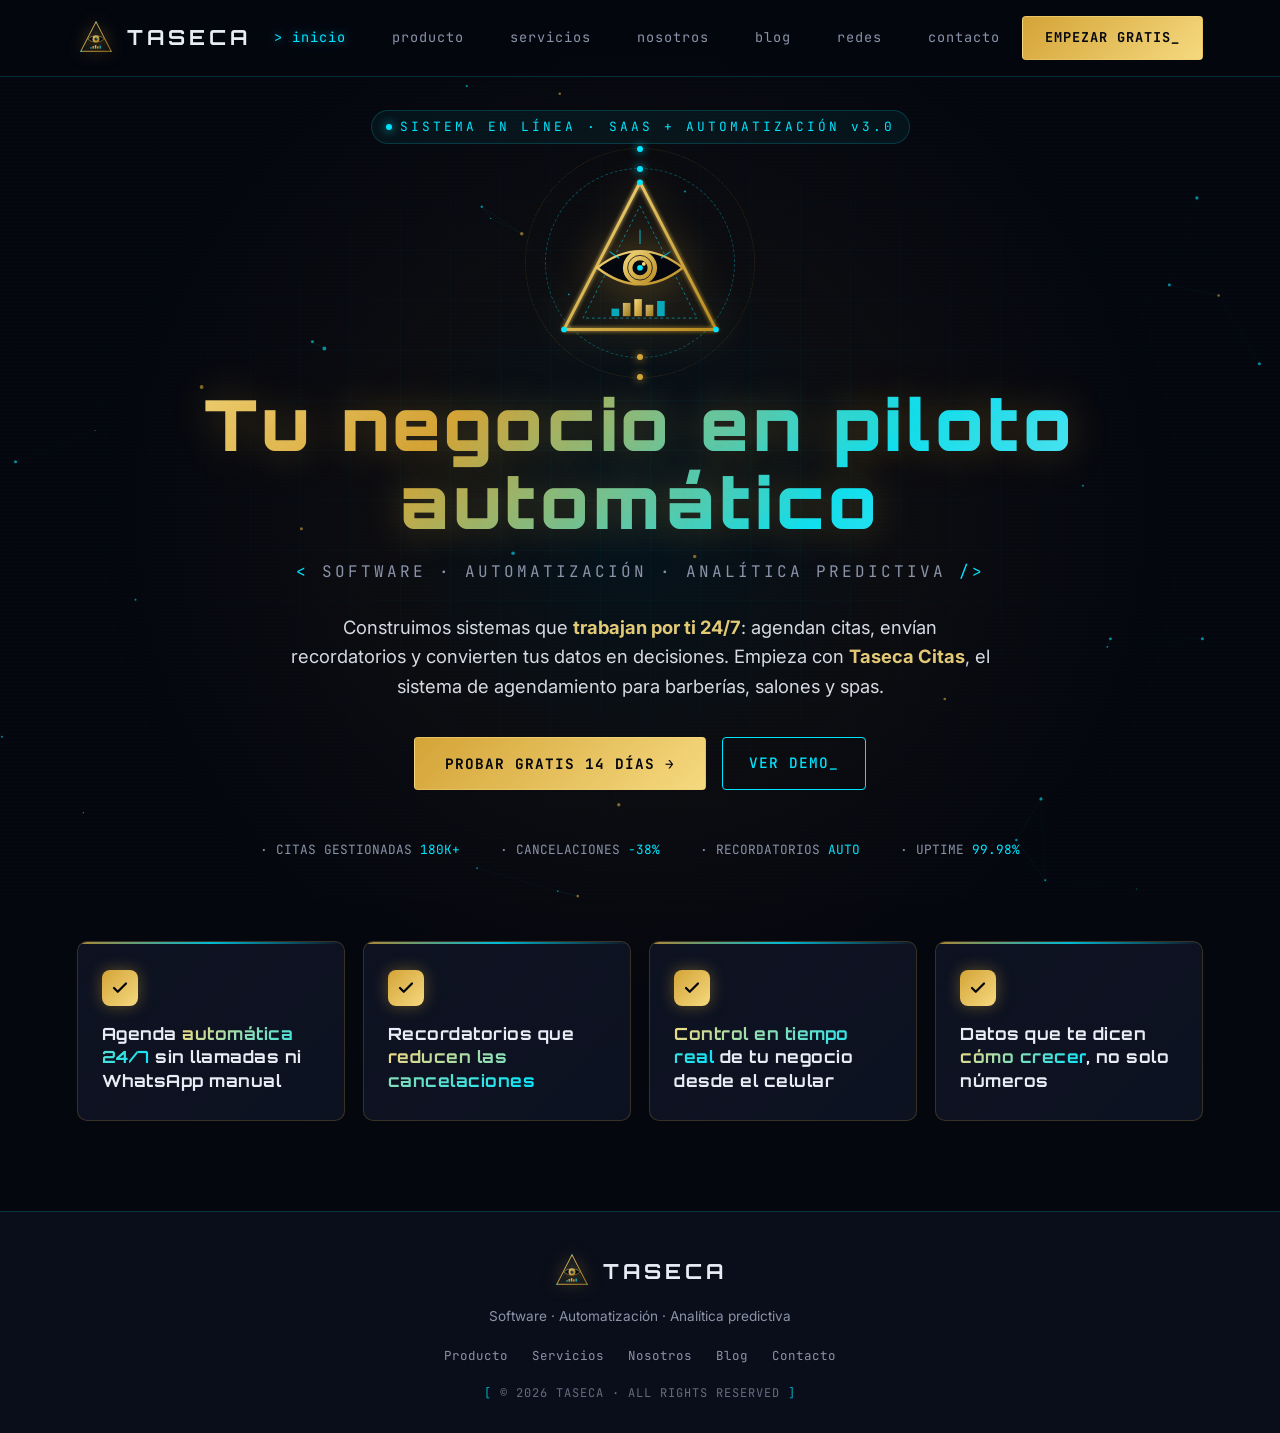
==== commit 61ba75b1: "Update index.html" ====
--- a/index.html
+++ b/index.html
@@ -650,9 +650,9 @@
 
   /* ===== Blog ===== */
   const FALLBACK_POSTS = [
-    { titulo: '5 formas en que un sistema de citas llena tu agenda', categoria: 'Agendamiento', resumen: 'Descubre cómo automatizar reservas convierte huecos vacíos en ingresos constantes.', fecha: '2026-06-01', url: '#', imagen: null },
-    { titulo: 'Por qué pierdes clientes (y cómo recuperarlos)', categoria: 'Crecimiento', resumen: 'El 40% de los clientes no vuelve por mala experiencia de reserva. Te mostramos cómo evitarlo.', fecha: '2026-05-15', url: '#', imagen: null },
-    { titulo: 'Recordatorios automáticos: -38% de cancelaciones', categoria: 'Automatización', resumen: 'Un mensaje en el momento correcto cambia todo. Aquí los datos detrás del recordatorio perfecto.', fecha: '2026-05-02', url: '#', imagen: null }
+    { titulo: '5 formas en que un sistema de citas llena tu agenda', categoria: 'Agendamiento', resumen: 'Descubre cómo automatizar reservas convierte huecos vacíos en ingresos constantes.', fecha: '2026-06-01', url: 'https://www.instagram.com/p/DZVx6DAPoI5/', imagen: 'https://gckssepifcqxozbsxfsd.supabase.co/storage/v1/object/public/Tsv1/Tsv1.jpeg' },
+    { titulo: 'Por qué pierdes clientes (y cómo recuperarlos)', categoria: 'Crecimiento', resumen: 'El 40% de los clientes no vuelve por mala experiencia de reserva. Te mostramos cómo evitarlo.', fecha: '2026-05-15', url: '#', imagen: 'https://gckssepifcqxozbsxfsd.supabase.co/storage/v1/object/public/Tsv1/Tsv2.jpeg' },
+    { titulo: 'Recordatorios automáticos: -38% de cancelaciones', categoria: 'Automatización', resumen: 'Un mensaje en el momento correcto cambia todo. Aquí los datos detrás del recordatorio perfecto.', fecha: '2026-05-02', url: '#', imagen: 'https://gckssepifcqxozbsxfsd.supabase.co/storage/v1/object/public/Tsv1/Tsv3.jpeg' }
   ];
   function fmtDate(d) { try { return new Date(d).toLocaleDateString('es', { day: '2-digit', month: 'short', year: 'numeric' }).toUpperCase(); } catch (e) { return d; } }
   function renderBlog(posts) {
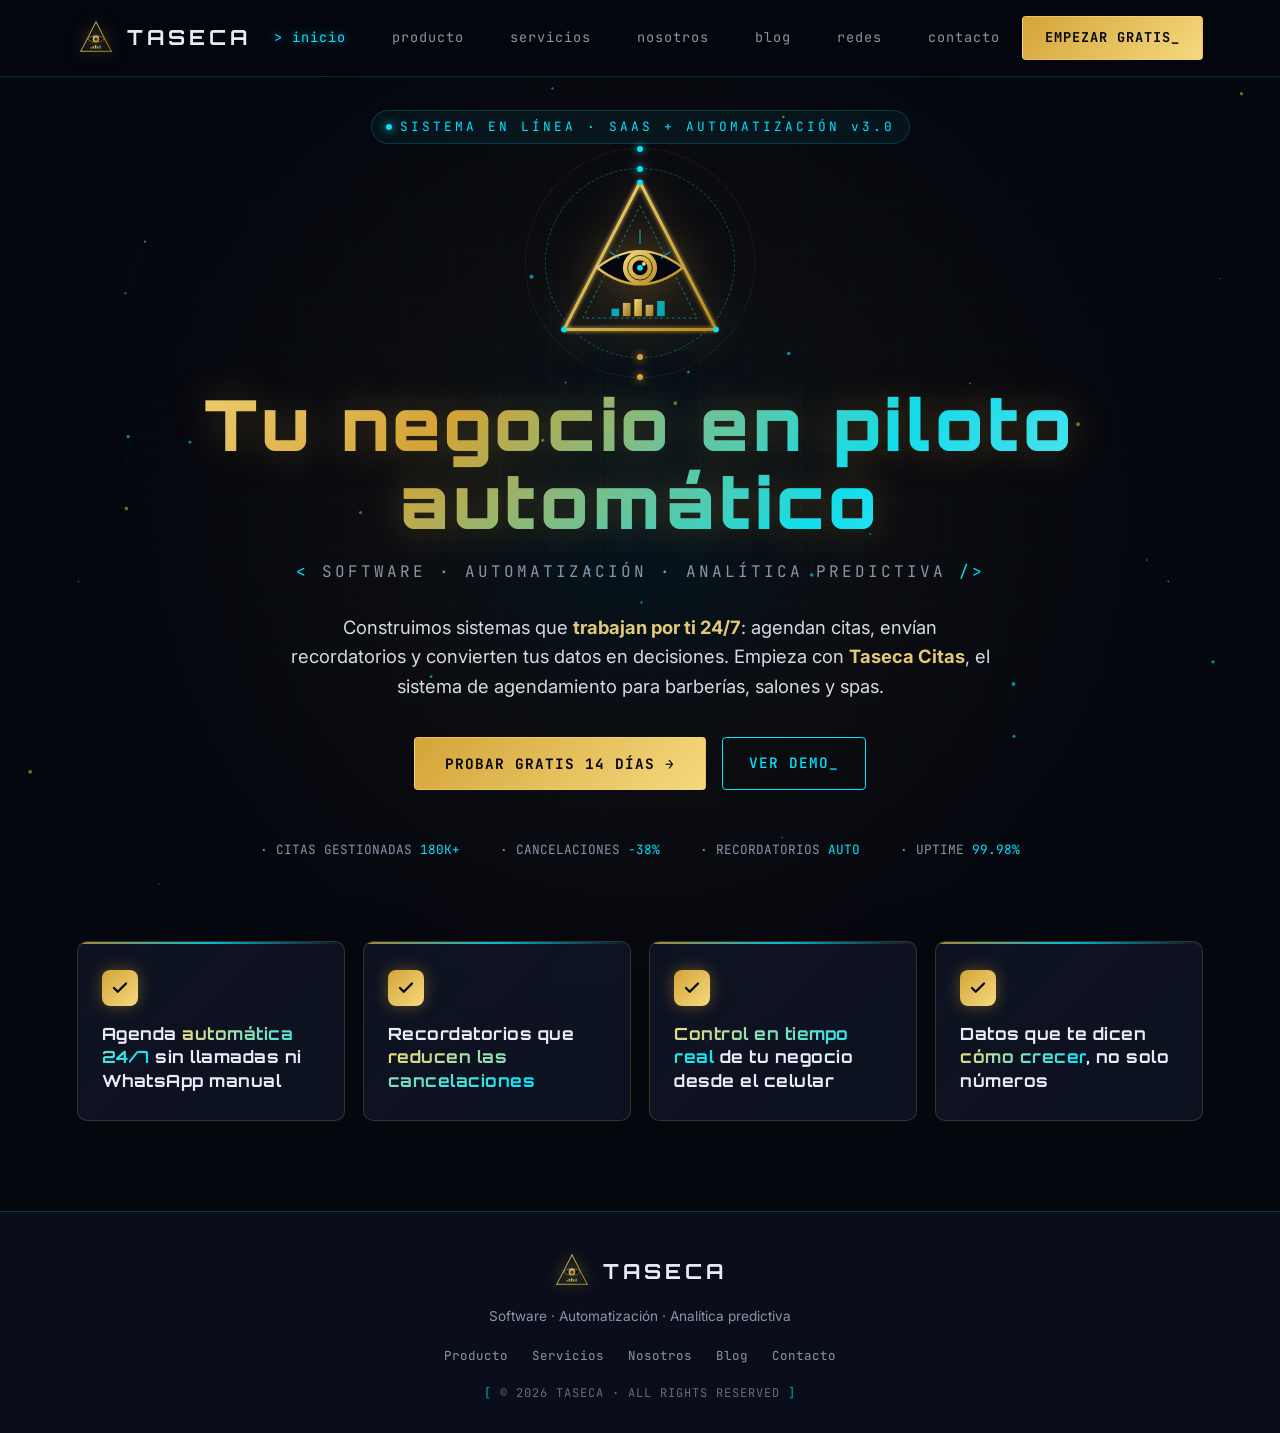
==== commit 277871a8: "Update blog post URLs and add new posts" ====
--- a/index.html
+++ b/index.html
@@ -651,8 +651,8 @@
   /* ===== Blog ===== */
   const FALLBACK_POSTS = [
     { titulo: '5 formas en que un sistema de citas llena tu agenda', categoria: 'Agendamiento', resumen: 'Descubre cómo automatizar reservas convierte huecos vacíos en ingresos constantes.', fecha: '2026-06-01', url: 'https://www.instagram.com/p/DZVx6DAPoI5/', imagen: 'https://gckssepifcqxozbsxfsd.supabase.co/storage/v1/object/public/Tsv1/Tsv1.jpeg' },
-    { titulo: 'Por qué pierdes clientes (y cómo recuperarlos)', categoria: 'Crecimiento', resumen: 'El 40% de los clientes no vuelve por mala experiencia de reserva. Te mostramos cómo evitarlo.', fecha: '2026-05-15', url: '#', imagen: 'https://gckssepifcqxozbsxfsd.supabase.co/storage/v1/object/public/Tsv1/Tsv2.jpeg' },
-    { titulo: 'Recordatorios automáticos: -38% de cancelaciones', categoria: 'Automatización', resumen: 'Un mensaje en el momento correcto cambia todo. Aquí los datos detrás del recordatorio perfecto.', fecha: '2026-05-02', url: '#', imagen: 'https://gckssepifcqxozbsxfsd.supabase.co/storage/v1/object/public/Tsv1/Tsv3.jpeg' }
+    { titulo: 'Por qué pierdes clientes (y cómo recuperarlos)', categoria: 'Crecimiento', resumen: 'El 40% de los clientes no vuelve por mala experiencia de reserva. Te mostramos cómo evitarlo.', fecha: '2026-05-15', url: 'https://www.instagram.com/p/DZk9VNsFLkY/', imagen: 'https://gckssepifcqxozbsxfsd.supabase.co/storage/v1/object/public/Tsv1/Tsv2.jpeg' },
+    { titulo: 'Recordatorios automáticos: -38% de cancelaciones', categoria: 'Automatización', resumen: 'Un mensaje en el momento correcto cambia todo. Aquí los datos detrás del recordatorio perfecto.', fecha: '2026-05-02', url: 'https://www.instagram.com/p/DZGwnxnC46e/', imagen: 'https://gckssepifcqxozbsxfsd.supabase.co/storage/v1/object/public/Tsv1/Tsv3.jpeg' }
   ];
   function fmtDate(d) { try { return new Date(d).toLocaleDateString('es', { day: '2-digit', month: 'short', year: 'numeric' }).toUpperCase(); } catch (e) { return d; } }
   function renderBlog(posts) {
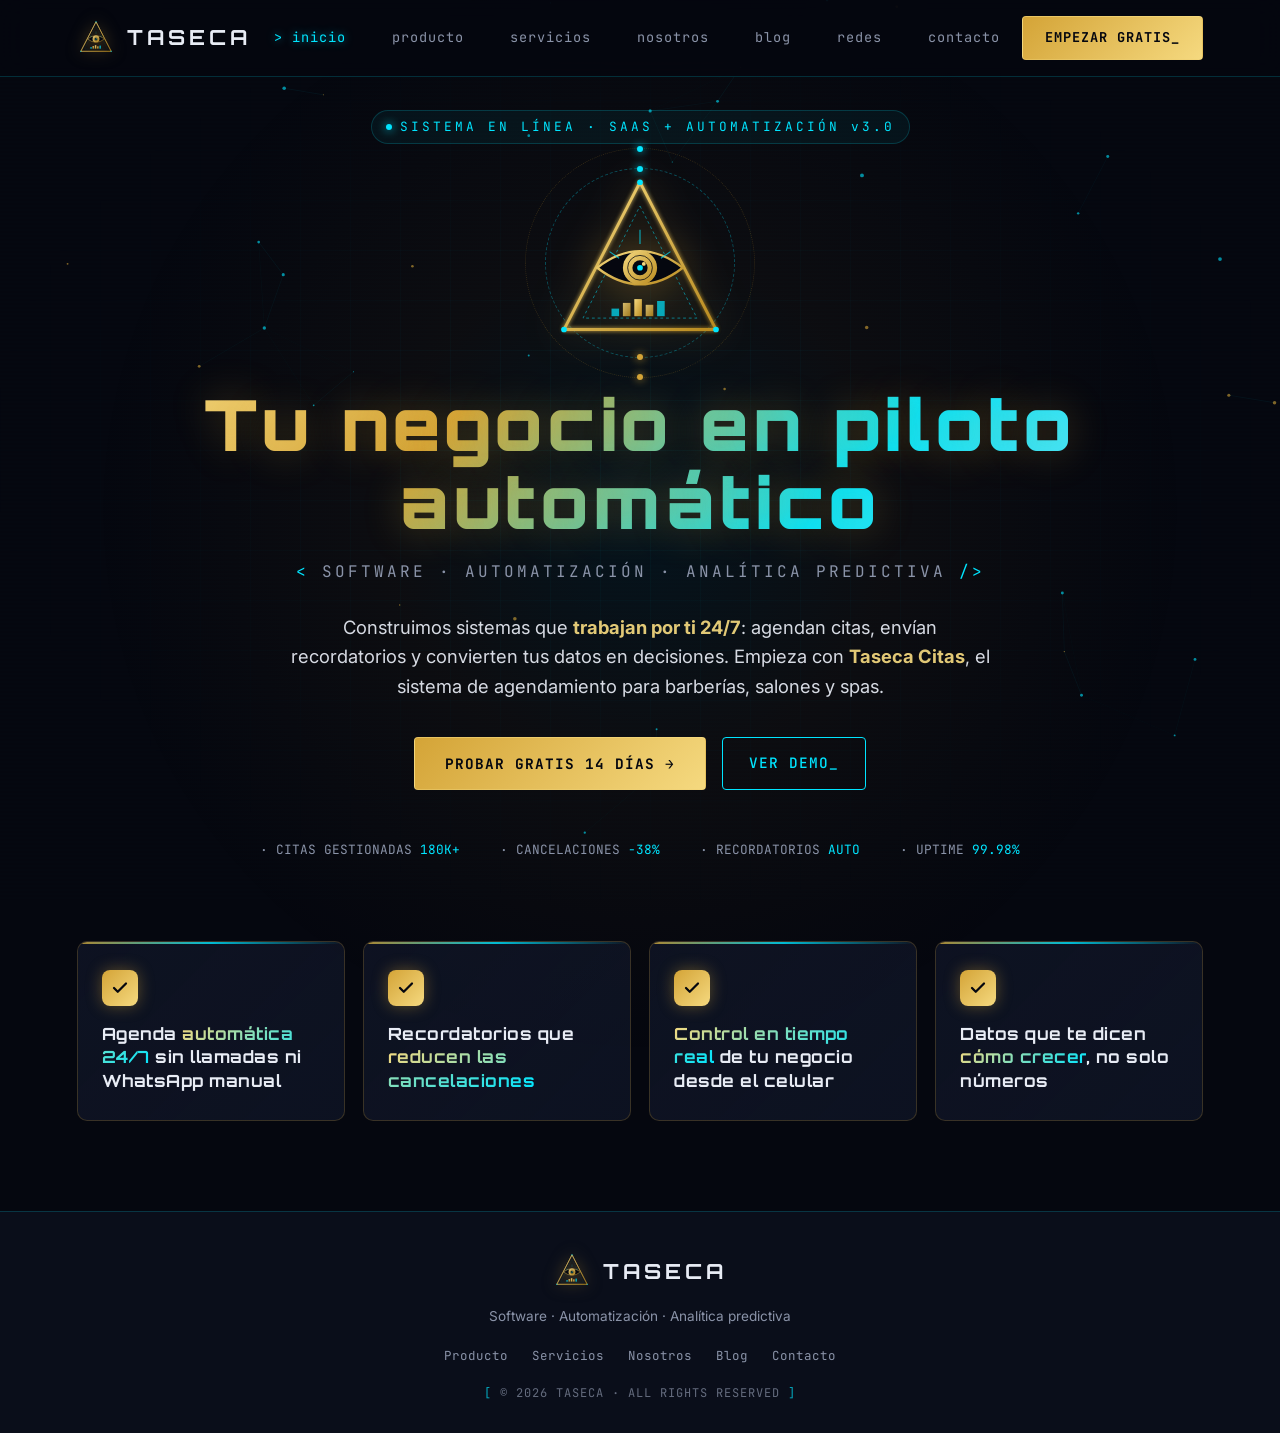
==== commit 2218e691: "Fix blog link URL handling in index.html" ====
--- a/index.html
+++ b/index.html
@@ -661,7 +661,7 @@
     grid.innerHTML = posts.map(p => `
       <article class="blog-card">
         <div class="blog-thumb">${p.imagen ? `<img src="${p.imagen}" alt="${p.titulo}" loading="lazy">` : `<svg class="thumb-fallback" viewBox="0 0 200 200"><use href="#taseca-logo"/></svg>`}<span class="blog-tag">${p.categoria || 'TASECA'}</span></div>
-        <div class="blog-body"><div class="blog-date">${fmtDate(p.fecha)}</div><h3>${p.titulo}</h3><p>${p.resumen || ''}</p><a class="blog-link" href="${p.url || '#'}" ${p.url && p.url !== '#' ? 'target="_blank" rel="noopener"' : ''}>LEER MÁS →</a></div>
+        <div class="blog-body"><div class="blog-date">${fmtDate(p.fecha)}</div><h3>${p.titulo}</h3><p>${p.resumen || ''}</p><a class="blog-link" href="${p.url && p.url !== '#' ? p.url : 'javascript:void(0)'}" ${p.url && p.url !== '#' ? 'target="_blank" rel="noopener noreferrer"' : ''}>LEER MÁS →</a></div>
       </article>`).join('');
   }
   async function loadBlog() {
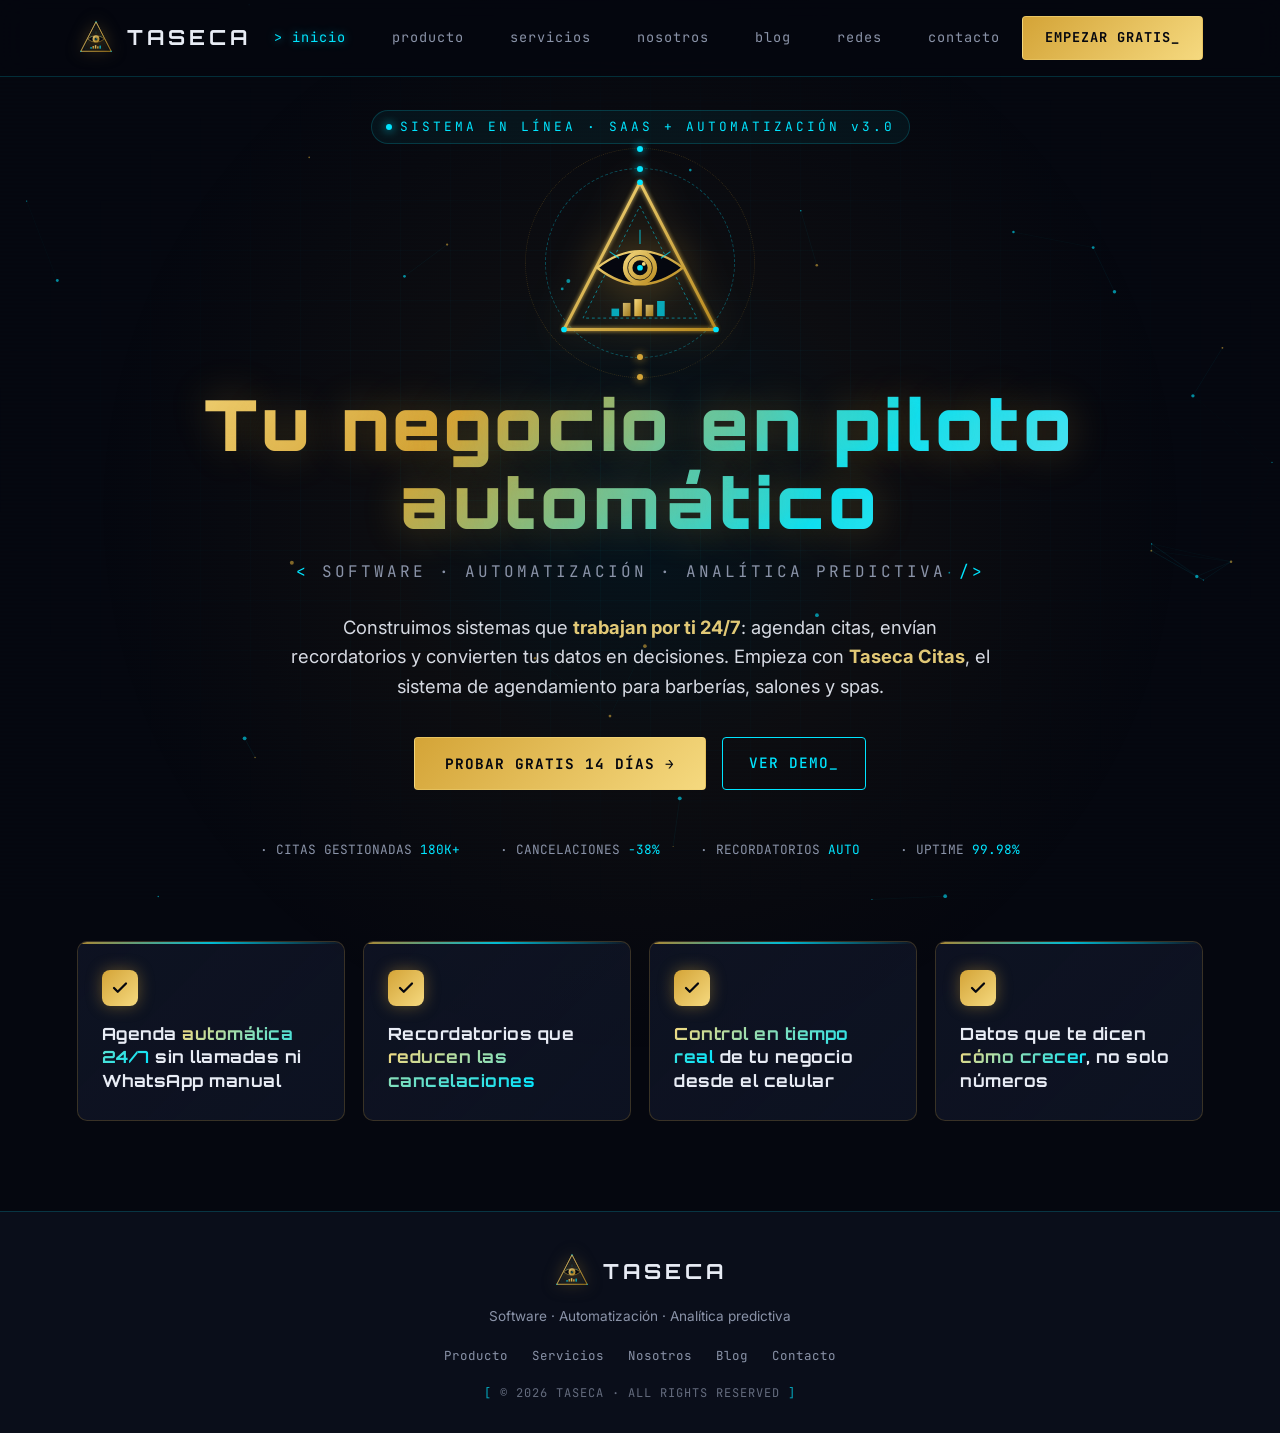
==== commit c6b42a66: "Fix blog link handling in index.html" ====
--- a/index.html
+++ b/index.html
@@ -661,7 +661,7 @@
     grid.innerHTML = posts.map(p => `
       <article class="blog-card">
         <div class="blog-thumb">${p.imagen ? `<img src="${p.imagen}" alt="${p.titulo}" loading="lazy">` : `<svg class="thumb-fallback" viewBox="0 0 200 200"><use href="#taseca-logo"/></svg>`}<span class="blog-tag">${p.categoria || 'TASECA'}</span></div>
-        <div class="blog-body"><div class="blog-date">${fmtDate(p.fecha)}</div><h3>${p.titulo}</h3><p>${p.resumen || ''}</p><a class="blog-link" href="${p.url && p.url !== '#' ? p.url : 'javascript:void(0)'}" ${p.url && p.url !== '#' ? 'target="_blank" rel="noopener noreferrer"' : ''}>LEER MÁS →</a></div>
+        <div class="blog-body"><div class="blog-date">${fmtDate(p.fecha)}</div><h3>${p.titulo}</h3><p>${p.resumen || ''}</p><a class="blog-link" href="javascript:void(0)" onclick="if('${p.url}'!=='#'){window.open('${p.url}','_blank')}">LEER MÁS →</a></div>
       </article>`).join('');
   }
   async function loadBlog() {
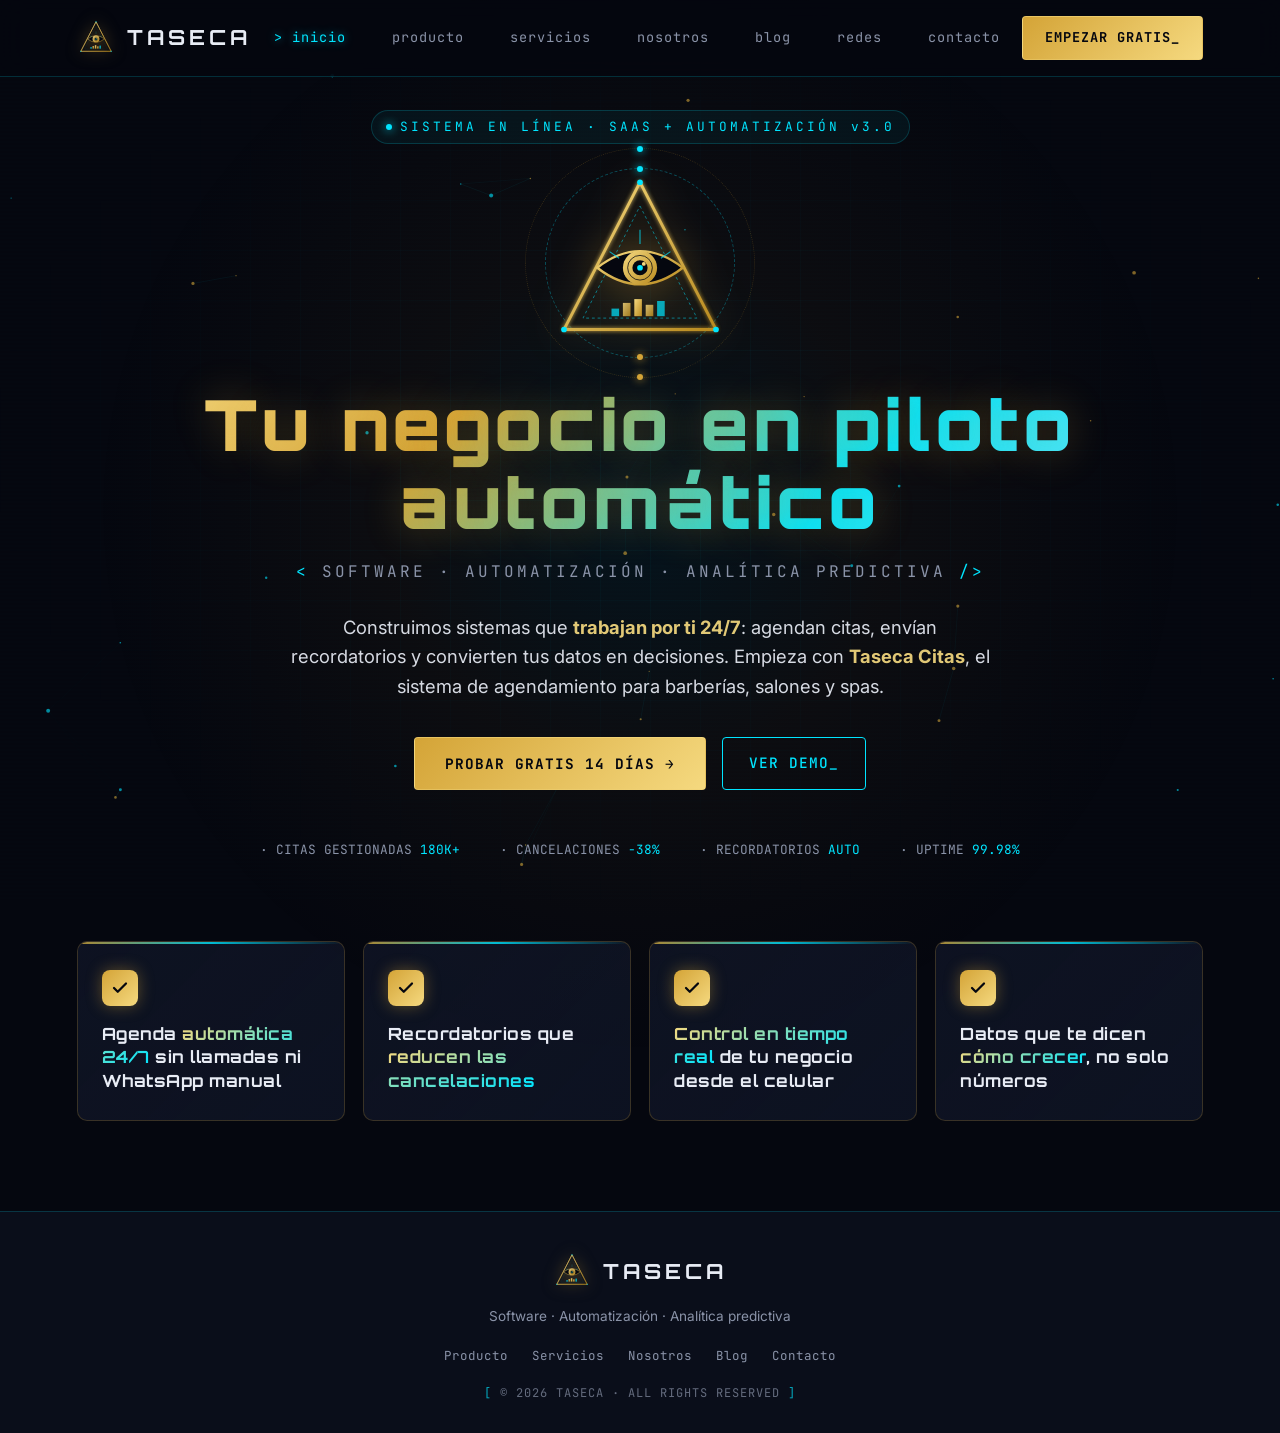
==== commit 436bbc42: "Update index.html" ====
--- a/index.html
+++ b/index.html
@@ -5,6 +5,7 @@
 <meta name="viewport" content="width=device-width, initial-scale=1.0" />
 <meta name="description" content="Taseca — Automatización, analítica predictiva y software SaaS. Conoce Taseca Citas: el sistema de agendamiento para barberías, salones y spas que elimina el desorden, reduce cancelaciones y recupera clientes." />
 <title>Taseca — Automatización & Analítica · Taseca Citas SaaS</title>
+  <link rel="icon" type="image/svg+xml" href="favicon.svg" />
 <link href="https://fonts.googleapis.com/css2?family=Inter:wght@300;400;500;600;700;800&family=JetBrains+Mono:wght@400;500;700&family=Orbitron:wght@500;700;900&display=swap" rel="stylesheet">
 <style>
   :root {
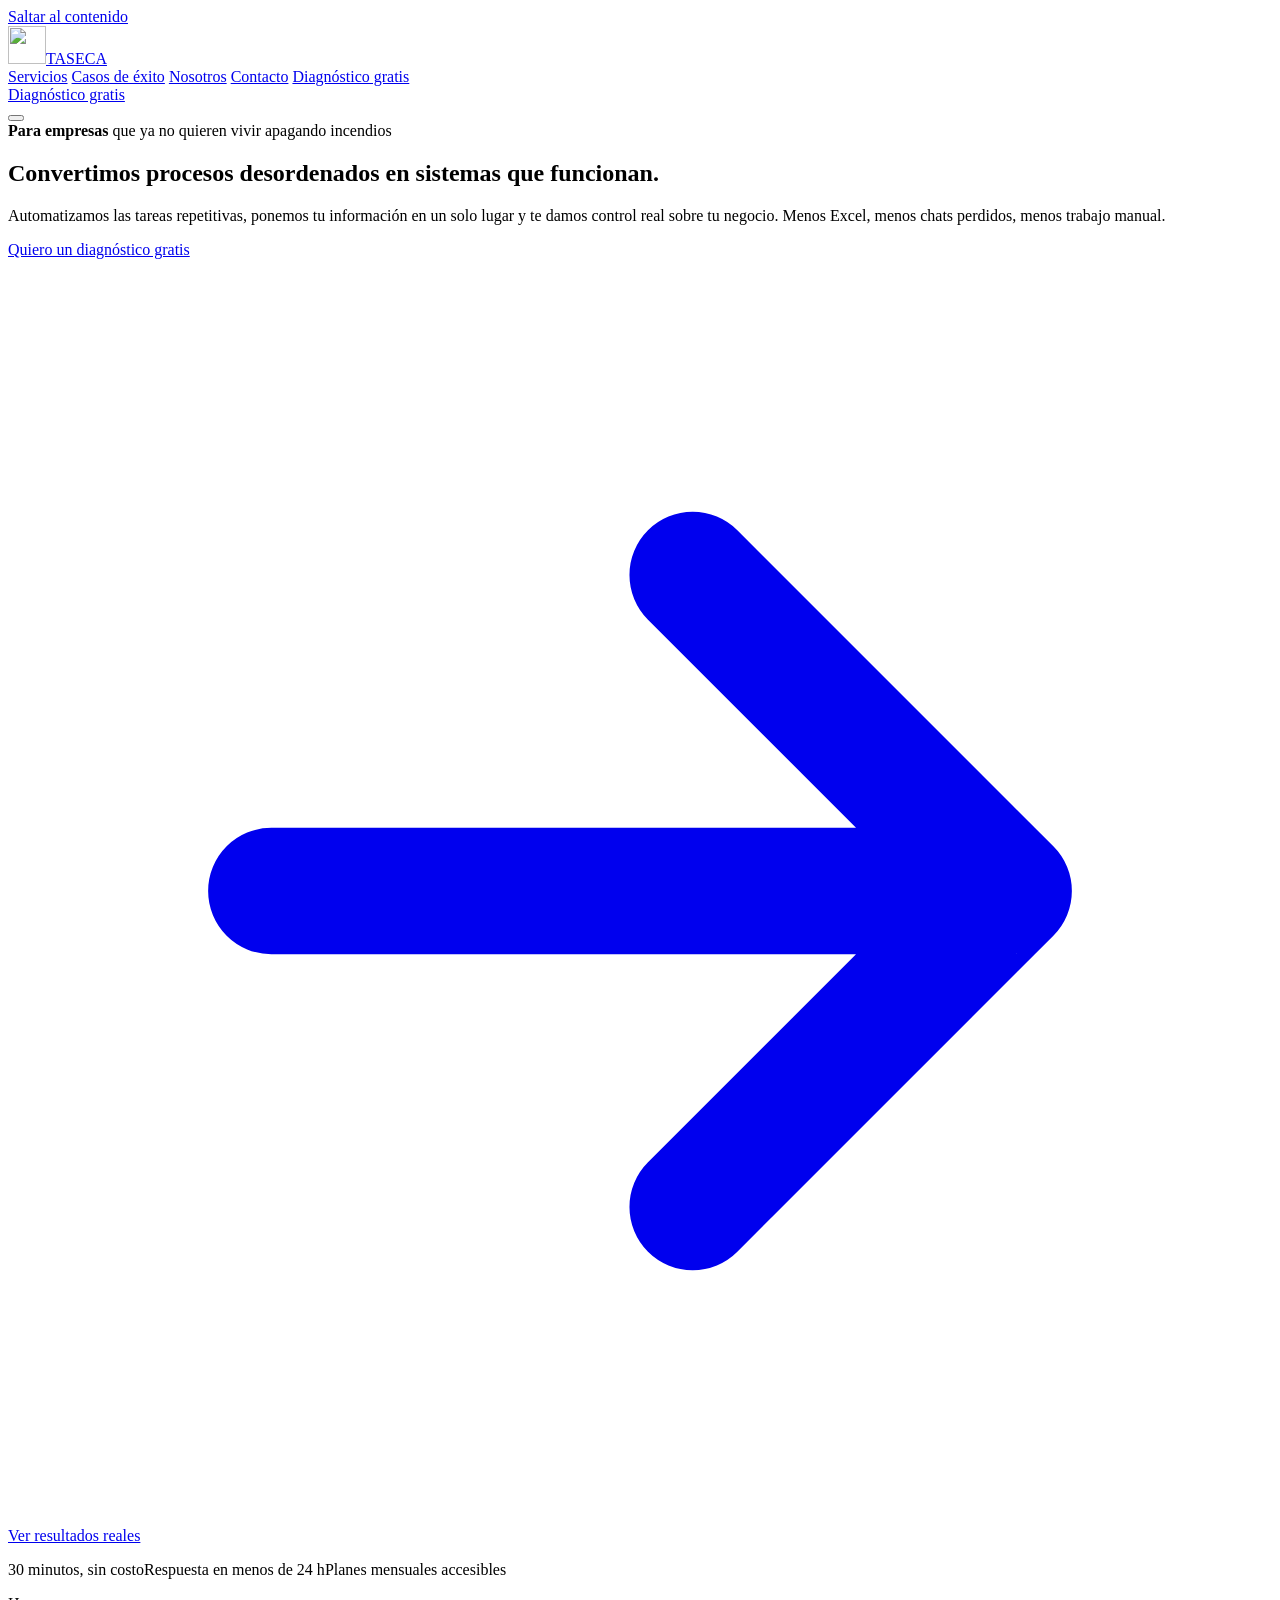
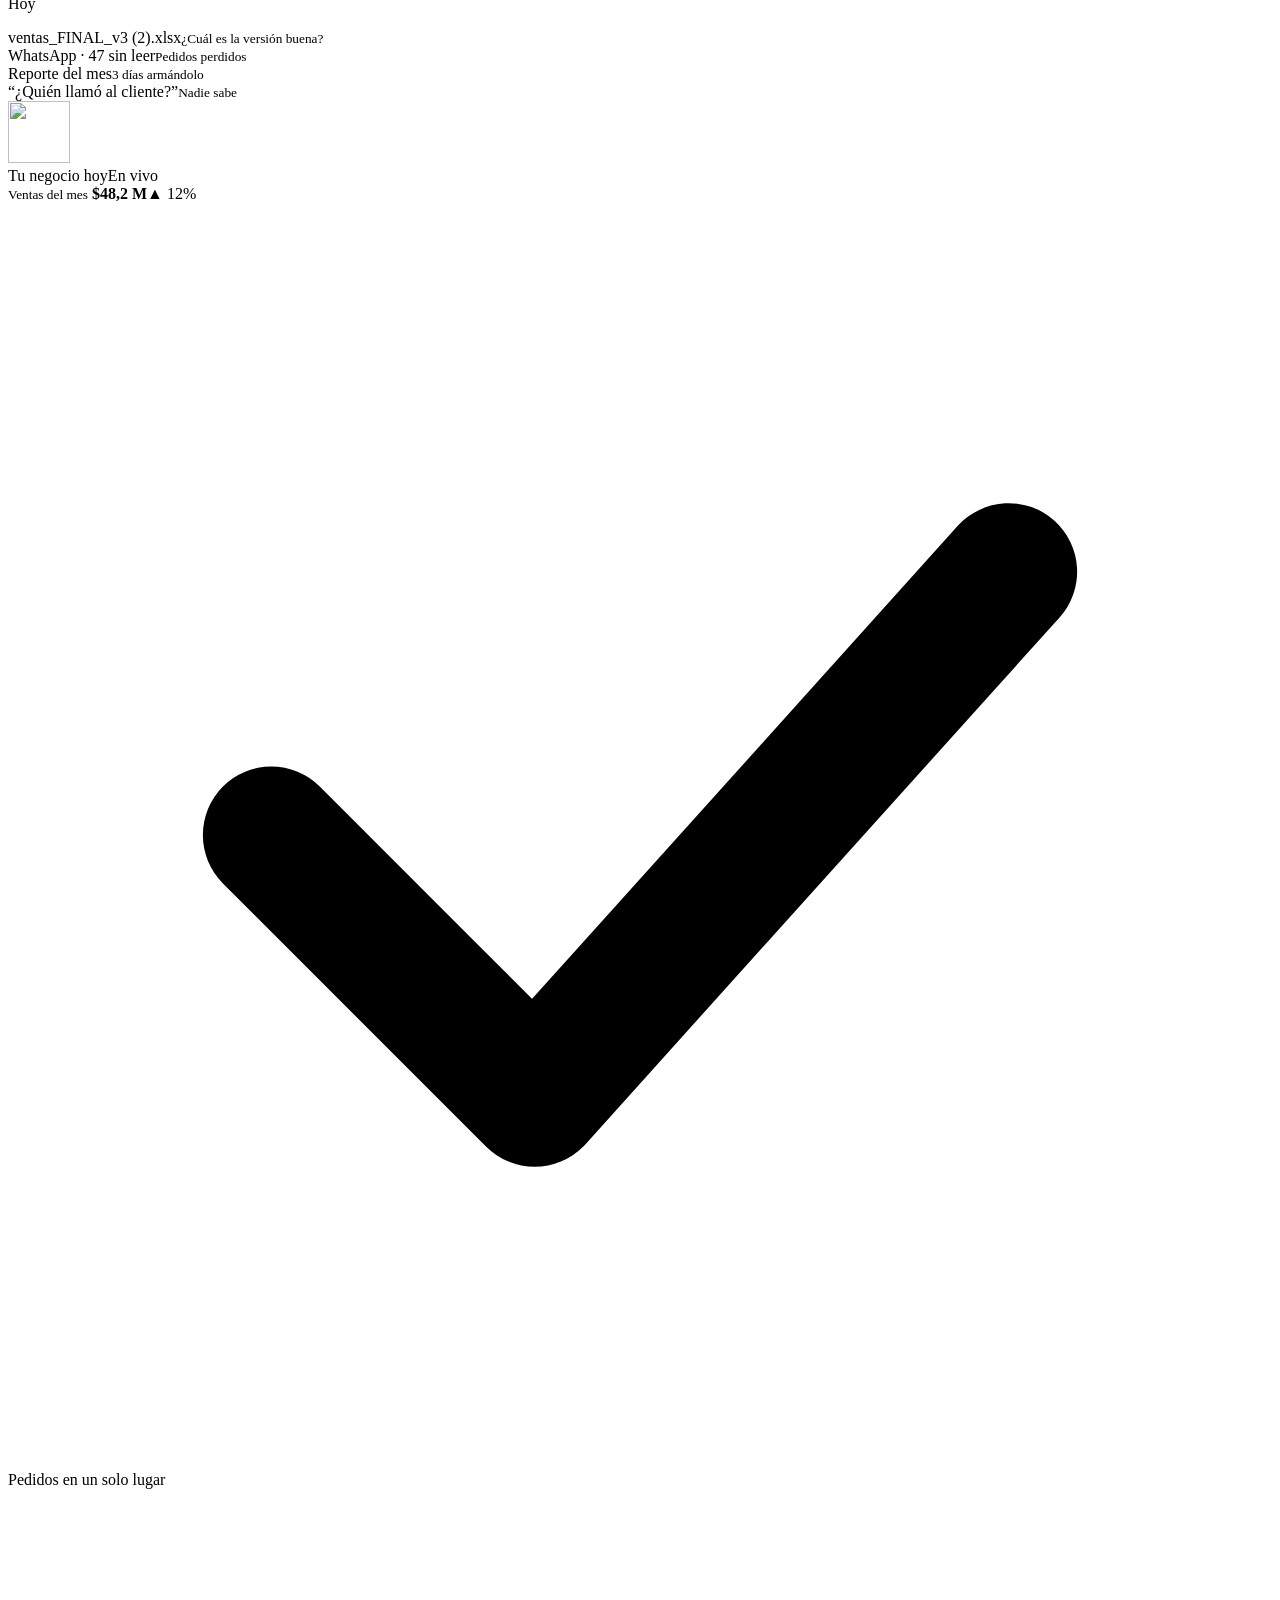
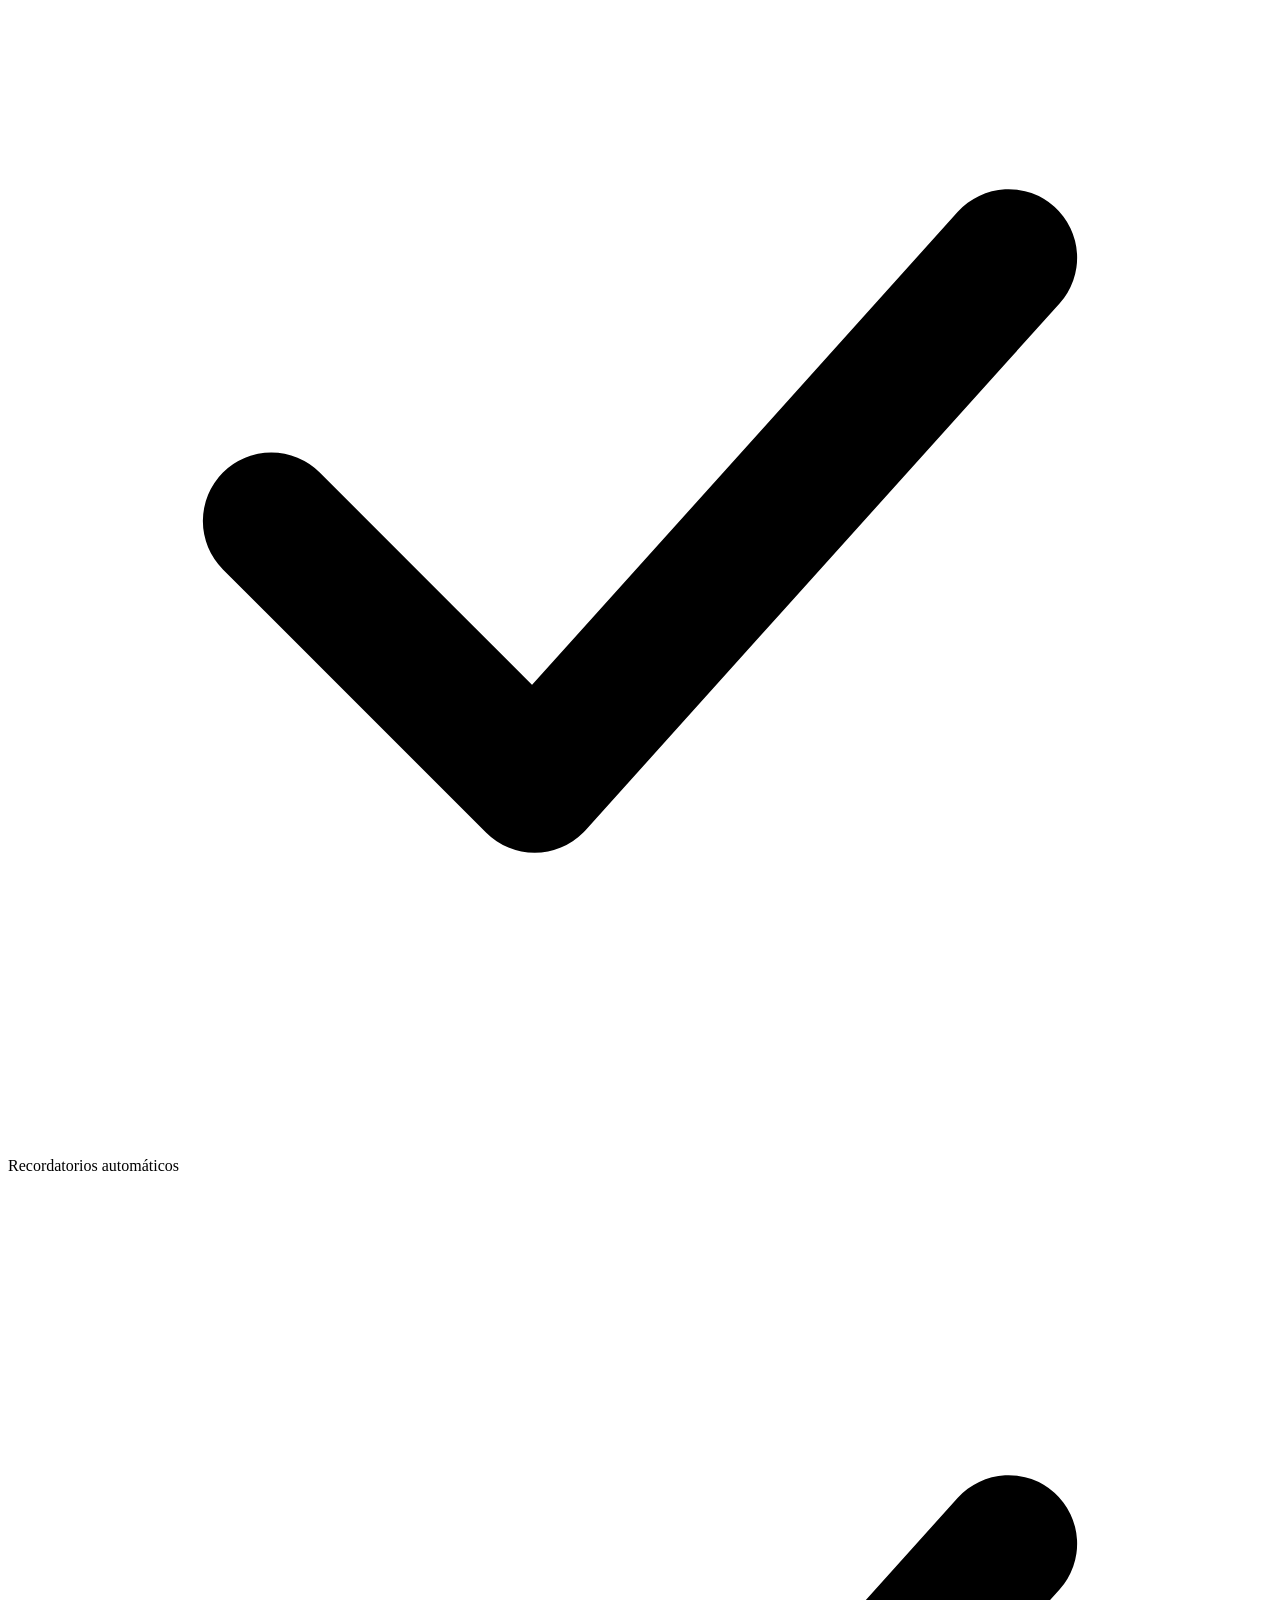
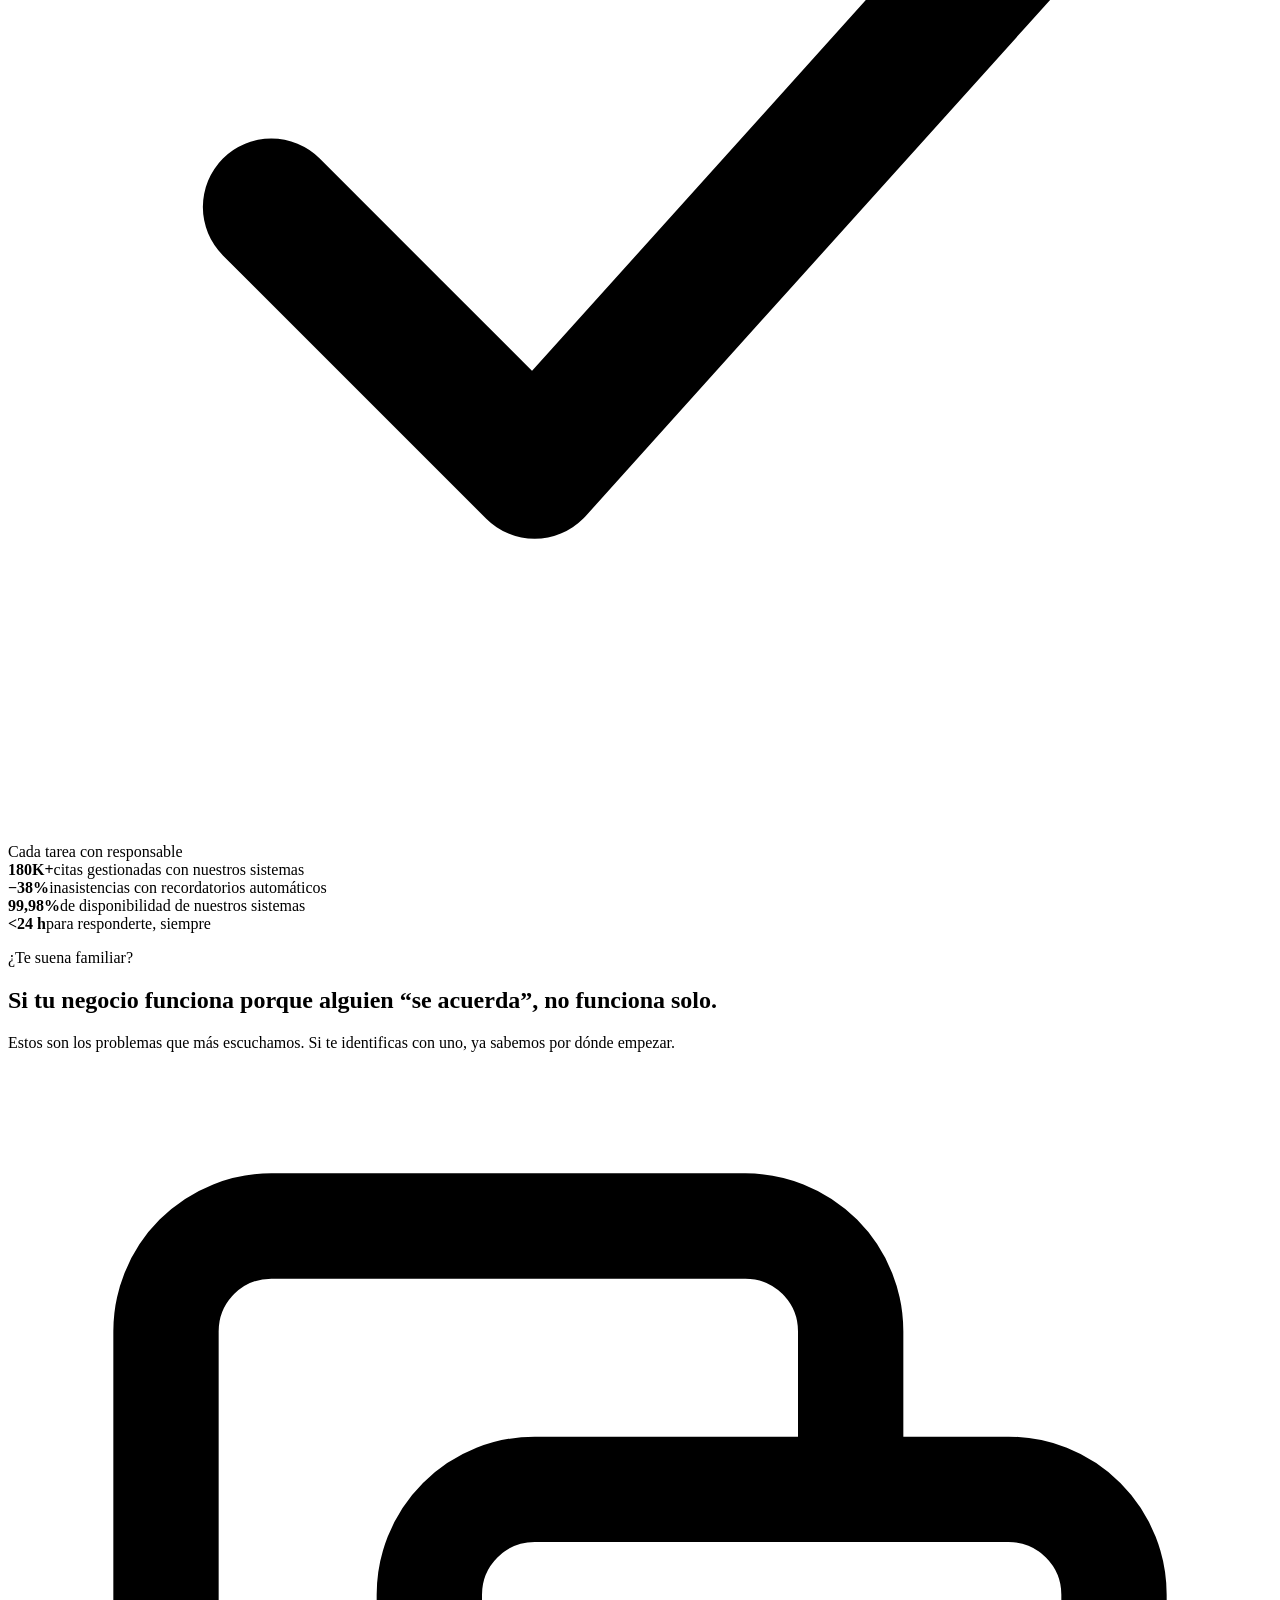
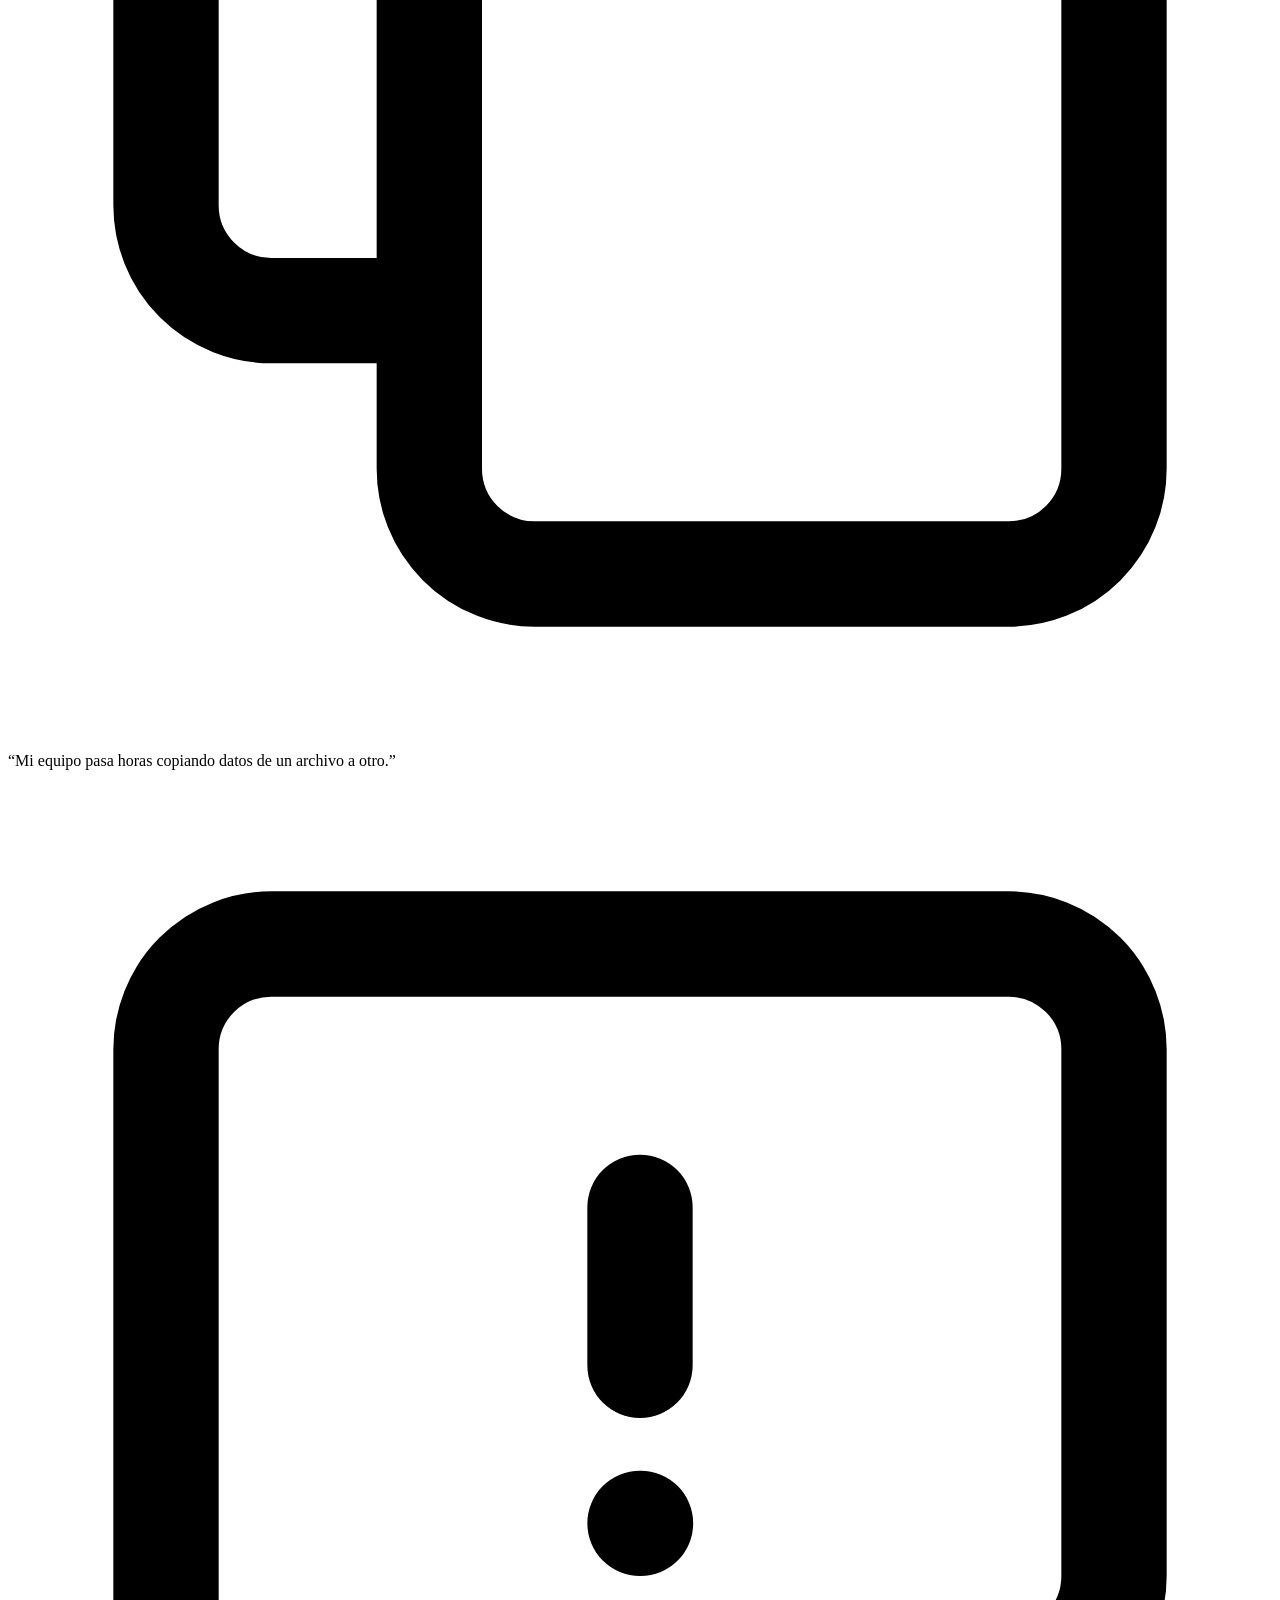
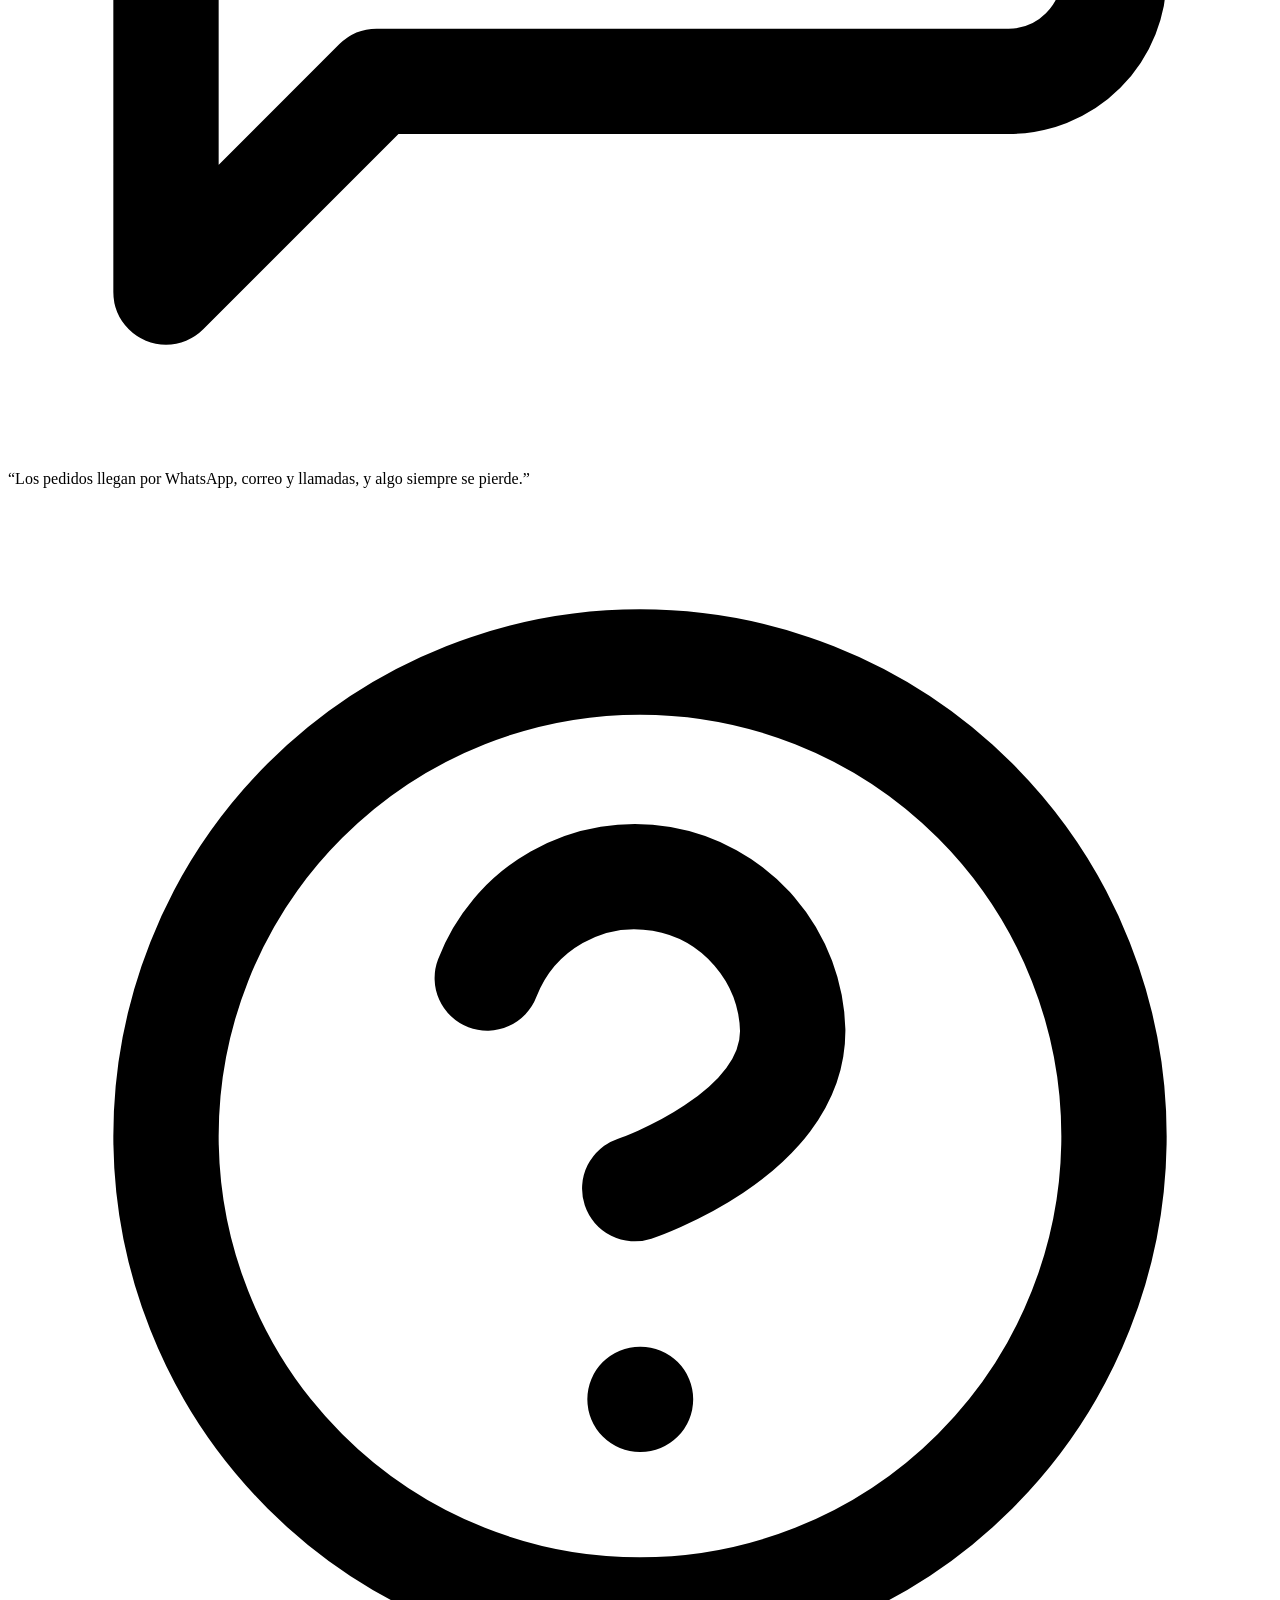
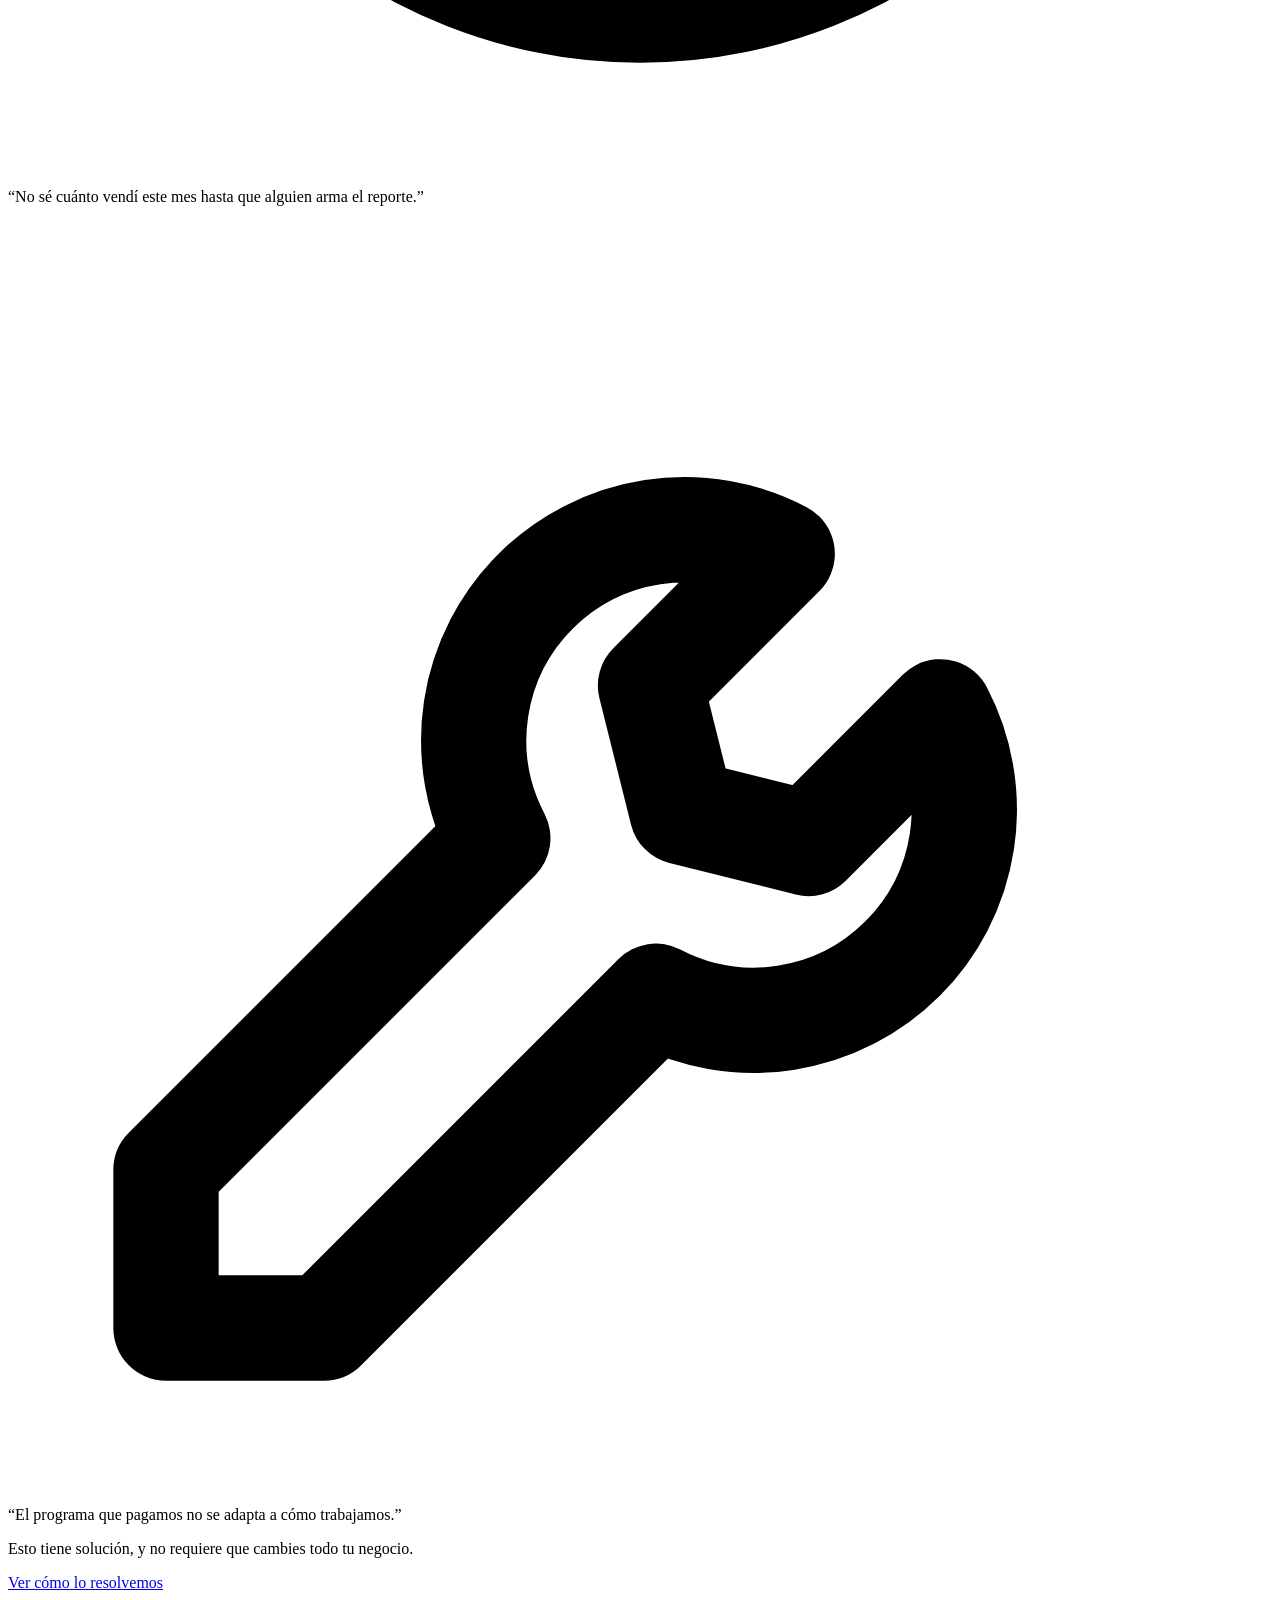
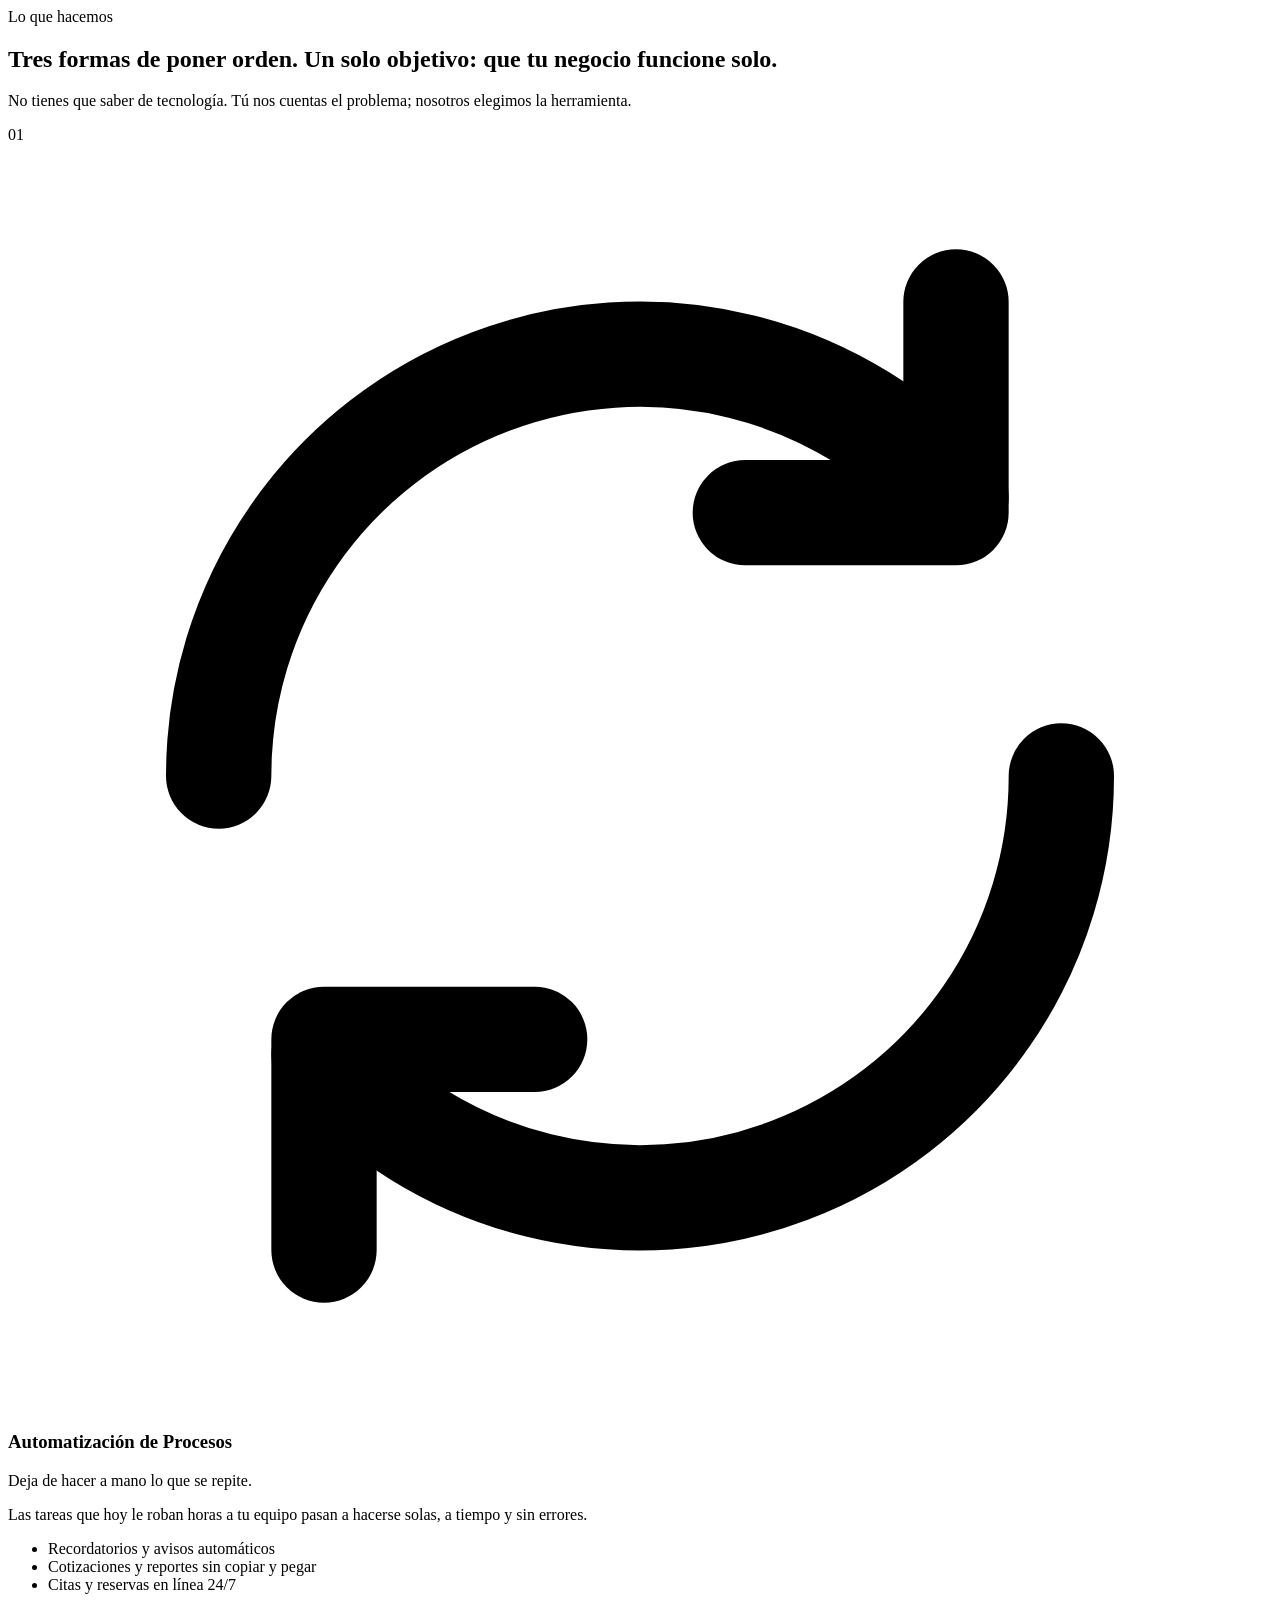
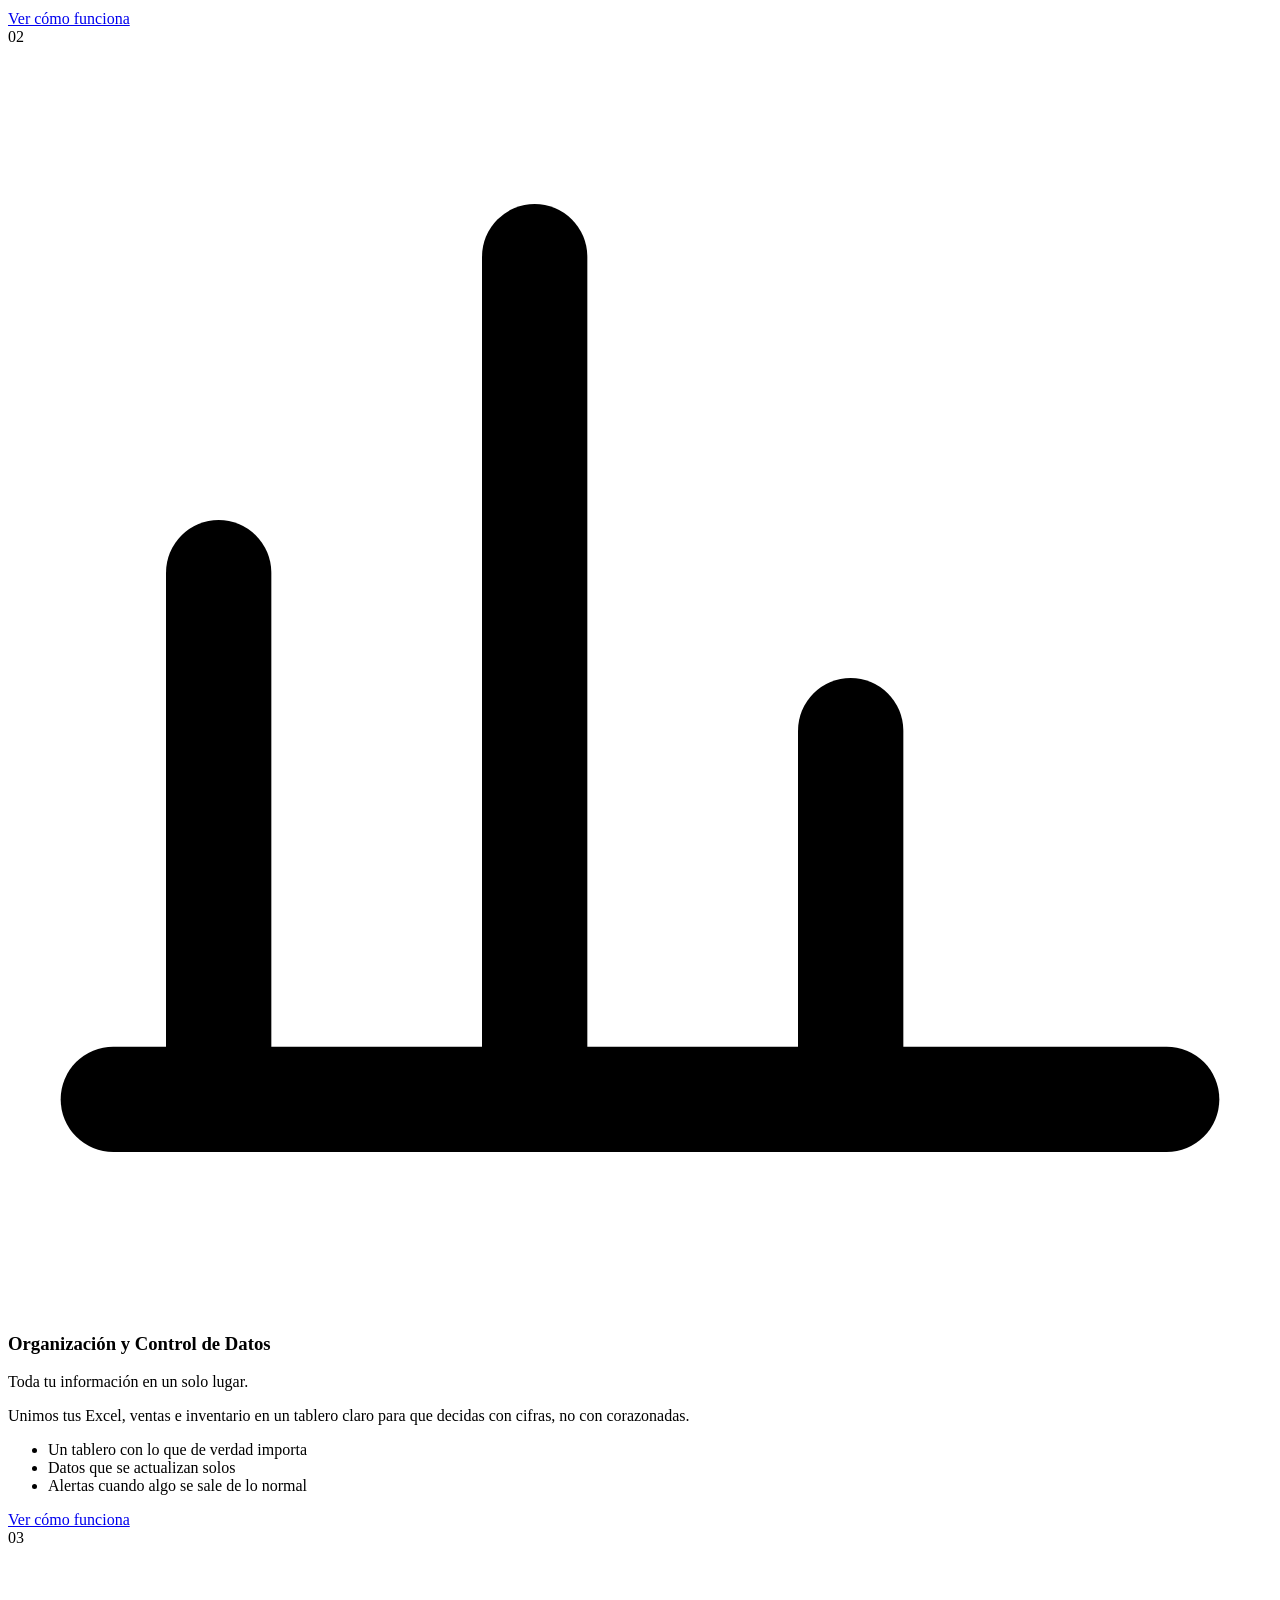
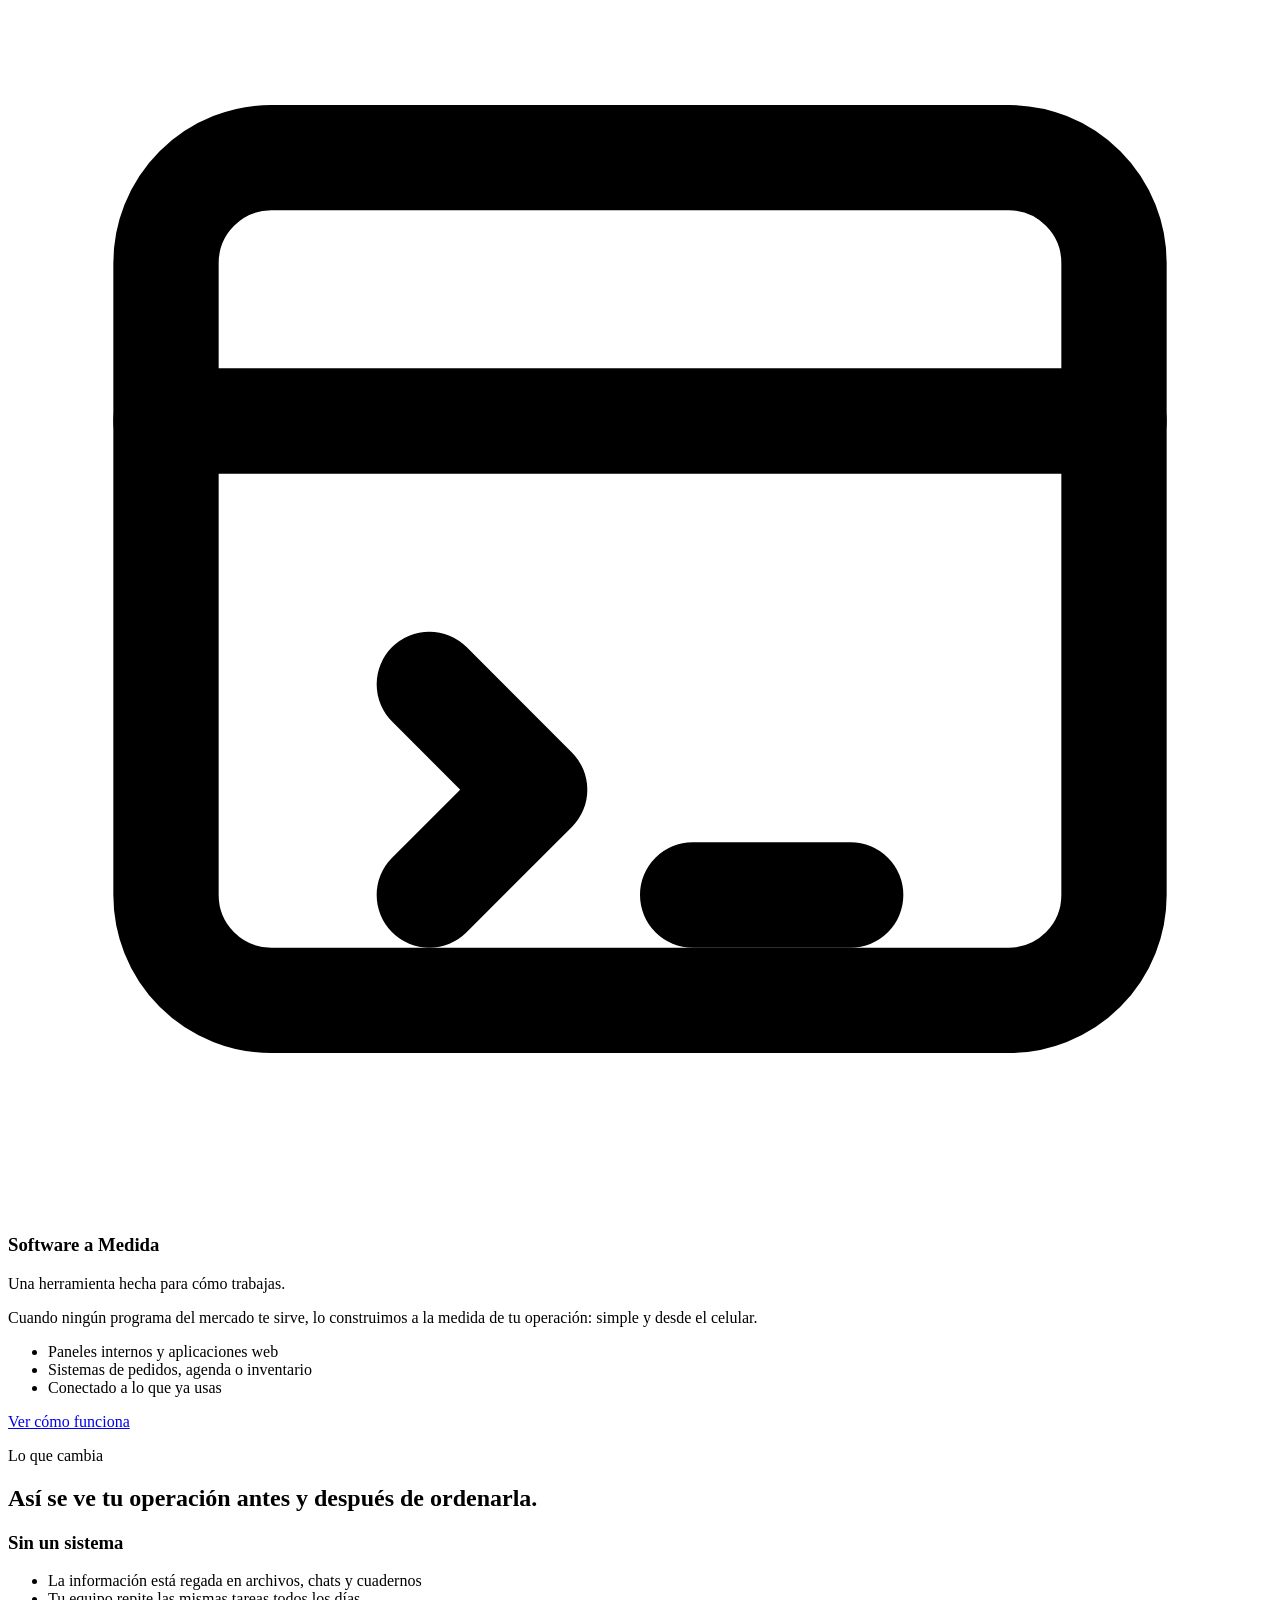
==== commit f3ed7d70: "Add files via upload" ====
--- a/index.html
+++ b/index.html
@@ -1,755 +1,437 @@
-<!DOCTYPE html>
-<html lang="es">
+<!doctype html>
+<html lang="es" class="no-js">
 <head>
-<meta charset="UTF-8" />
-<meta name="viewport" content="width=device-width, initial-scale=1.0" />
-<meta name="description" content="Taseca — Automatización, analítica predictiva y software SaaS. Conoce Taseca Citas: el sistema de agendamiento para barberías, salones y spas que elimina el desorden, reduce cancelaciones y recupera clientes." />
-<title>Taseca — Automatización & Analítica · Taseca Citas SaaS</title>
-  <link rel="icon" type="image/svg+xml" href="favicon.svg" />
-<link href="https://fonts.googleapis.com/css2?family=Inter:wght@300;400;500;600;700;800&family=JetBrains+Mono:wght@400;500;700&family=Orbitron:wght@500;700;900&display=swap" rel="stylesheet">
-<style>
-  :root {
-    --bg: #05070f; --bg-2: #0a0e1a; --surface: #0f1424; --surface-2: #131a2e;
-    --primary: #d4a437; --primary-soft: #f5d97f; --cyan: #00e5ff; --cyan-soft: #6ee8ff;
-    --accent: #6ec5ff; --text: #e8ecf5; --muted: #8a93a8;
-    --border: rgba(0, 229, 255, 0.18); --border-gold: rgba(212, 164, 55, 0.22);
-    --danger: #ff6b6b; --success: #28c840;
-  }
-  * { box-sizing: border-box; margin: 0; padding: 0; }
-  html { scroll-behavior: smooth; }
-  body { font-family: 'Inter', -apple-system, BlinkMacSystemFont, 'Segoe UI', sans-serif; background: var(--bg); color: var(--text); line-height: 1.6; overflow-x: hidden; position: relative; }
-
-  .bg-grid { position: fixed; inset: 0; background-image: linear-gradient(rgba(0, 229, 255, 0.04) 1px, transparent 1px), linear-gradient(90deg, rgba(0, 229, 255, 0.04) 1px, transparent 1px); background-size: 50px 50px; z-index: 0; pointer-events: none; mask-image: radial-gradient(ellipse at center, black 0%, transparent 75%); -webkit-mask-image: radial-gradient(ellipse at center, black 0%, transparent 75%); }
-  .bg-glow { position: fixed; top: -10%; left: 50%; transform: translateX(-50%); width: 1200px; height: 1200px; background: radial-gradient(circle, rgba(0, 229, 255, 0.06) 0%, rgba(212, 164, 55, 0.04) 30%, transparent 65%); pointer-events: none; z-index: 0; animation: pulse-glow 8s ease-in-out infinite; }
-  @keyframes pulse-glow { 0%, 100% { opacity: 0.6; } 50% { opacity: 1; } }
-  #particles { position: fixed; inset: 0; z-index: 0; pointer-events: none; }
-  body::after { content: ''; position: fixed; inset: 0; background: linear-gradient(transparent 0%, rgba(0, 229, 255, 0.02) 50%, transparent 100%); background-size: 100% 4px; pointer-events: none; z-index: 1; opacity: 0.5; mix-blend-mode: overlay; }
-
-  /* === PÁGINAS (cada sección es una página separada) === */
-  /* Paginación con CSS puro (sin depender de JavaScript) */
-  .page { min-height: calc(100vh - 70px); scroll-margin-top: 72px; display: none; }
-  #inicio { display: block; }
-  .page:target { display: block; animation: pageIn 0.45s ease; }
-  body:has(.page:not(#inicio):target) #inicio { display: none; }
-  @keyframes pageIn { from { opacity: 0; transform: translateY(12px); } to { opacity: 1; transform: none; } }
-  .reveal { opacity: 1; transform: none; }
-
-  /* === Navigation === */
-  nav { position: fixed; top: 0; left: 0; right: 0; padding: 16px 6%; display: flex; justify-content: space-between; align-items: center; background: rgba(5, 7, 15, 0.85); backdrop-filter: blur(14px); border-bottom: 1px solid var(--border); z-index: 100; }
-  .brand { display: flex; align-items: center; gap: 12px; font-family: 'Orbitron', sans-serif; font-weight: 700; font-size: 1.3rem; letter-spacing: 4px; color: var(--text); text-decoration: none; cursor: pointer; }
-  .brand svg { width: 38px; height: 38px; filter: drop-shadow(0 0 8px rgba(212, 164, 55, 0.6)); }
-  .nav-links { display: flex; gap: 28px; align-items: center; }
-  .nav-links a { color: var(--muted); text-decoration: none; font-size: 0.85rem; font-family: 'JetBrains Mono', monospace; letter-spacing: 1px; transition: color 0.2s, text-shadow 0.2s; position: relative; cursor: pointer; }
-  .nav-links a::before { content: '> '; opacity: 0; transition: opacity 0.2s; }
-  .nav-links a:hover, .nav-links a.active { color: var(--cyan); text-shadow: 0 0 8px rgba(0, 229, 255, 0.6); }
-  .nav-links a:hover::before, .nav-links a.active::before { opacity: 1; }
-  .cta { background: linear-gradient(135deg, var(--primary), var(--primary-soft)); color: #05070f; padding: 10px 22px; border-radius: 4px; font-weight: 700; text-decoration: none; font-size: 0.85rem; letter-spacing: 1px; font-family: 'JetBrains Mono', monospace; transition: transform 0.2s, box-shadow 0.2s; border: 1px solid rgba(245, 217, 127, 0.5); position: relative; overflow: hidden; cursor: pointer; }
-  .cta::before { content: ''; position: absolute; inset: 0; background: linear-gradient(120deg, transparent, rgba(255,255,255,0.4), transparent); transform: translateX(-100%); transition: transform 0.6s; }
-  .cta:hover { transform: translateY(-2px); box-shadow: 0 8px 24px rgba(212, 164, 55, 0.5), 0 0 30px rgba(212, 164, 55, 0.3); }
-  .cta:hover::before { transform: translateX(100%); }
-  .nav-toggle { display: none; background: none; border: none; color: var(--cyan); cursor: pointer; }
-
-  /* === Hero === */
-  .hero { min-height: calc(100vh - 70px); display: flex; flex-direction: column; justify-content: center; align-items: center; text-align: center; padding: 110px 6% 60px; position: relative; z-index: 2; }
-  .hero-tag { font-family: 'JetBrains Mono', monospace; color: var(--cyan); font-size: 0.8rem; letter-spacing: 3px; margin-bottom: 24px; padding: 6px 14px; border: 1px solid var(--border); border-radius: 20px; background: rgba(0, 229, 255, 0.05); display: inline-flex; align-items: center; gap: 8px; }
-  .hero-tag .dot { width: 6px; height: 6px; border-radius: 50%; background: var(--cyan); box-shadow: 0 0 10px var(--cyan); animation: blink 2s ease-in-out infinite; }
-  @keyframes blink { 0%, 100% { opacity: 1; } 50% { opacity: 0.3; } }
-  .hero-logo-wrap { position: relative; width: 190px; height: 190px; margin-bottom: 28px; }
-  .hero-logo { width: 100%; height: 100%; animation: float 6s ease-in-out infinite; filter: drop-shadow(0 0 20px rgba(212, 164, 55, 0.4)); }
-  .ring { position: absolute; inset: 0; border: 1px dashed rgba(0, 229, 255, 0.3); border-radius: 50%; animation: rotate 20s linear infinite; }
-  .ring-2 { inset: -20px; border-color: rgba(212, 164, 55, 0.2); border-style: dotted; animation: rotate 30s linear infinite reverse; }
-  .ring::before, .ring::after { content: ''; position: absolute; width: 6px; height: 6px; background: var(--cyan); border-radius: 50%; box-shadow: 0 0 8px var(--cyan); }
-  .ring::before { top: -3px; left: 50%; transform: translateX(-50%); }
-  .ring::after { bottom: -3px; left: 50%; transform: translateX(-50%); background: var(--primary); box-shadow: 0 0 8px var(--primary); }
-  @keyframes rotate { from { transform: rotate(0deg); } to { transform: rotate(360deg); } }
-  @keyframes float { 0%, 100% { transform: translateY(0); } 50% { transform: translateY(-12px); } }
-  .eye-pupil { animation: scan 4s ease-in-out infinite; transform-origin: center; }
-  @keyframes scan { 0%, 100% { transform: translateX(0); } 25% { transform: translateX(3px); } 75% { transform: translateX(-3px); } }
-  .hero h1 { font-family: 'Orbitron', sans-serif; font-size: clamp(2.2rem, 6vw, 4.4rem); font-weight: 900; letter-spacing: 4px; margin-bottom: 18px; background: linear-gradient(135deg, #f5d97f 0%, #d4a437 30%, #00e5ff 70%, #6ee8ff 100%); -webkit-background-clip: text; -webkit-text-fill-color: transparent; background-clip: text; text-shadow: 0 0 40px rgba(212, 164, 55, 0.3); line-height: 1.1; max-width: 1000px; }
-  .hero .tagline { font-family: 'JetBrains Mono', monospace; color: var(--muted); font-size: clamp(0.85rem, 1.5vw, 1rem); letter-spacing: 3px; text-transform: uppercase; margin-bottom: 28px; }
-  .hero .tagline .bracket { color: var(--cyan); }
-  .hero p.lead { max-width: 700px; font-size: 1.15rem; color: var(--text); margin-bottom: 36px; opacity: 0.92; }
-  .hero-buttons { display: flex; gap: 16px; flex-wrap: wrap; justify-content: center; }
-  .btn-secondary { background: transparent; color: var(--cyan); padding: 13px 26px; border: 1px solid var(--cyan); border-radius: 4px; text-decoration: none; font-weight: 500; font-family: 'JetBrains Mono', monospace; font-size: 0.9rem; letter-spacing: 1px; transition: all 0.3s; position: relative; overflow: hidden; cursor: pointer; }
-  .btn-secondary:hover { background: rgba(0, 229, 255, 0.1); box-shadow: 0 0 20px rgba(0, 229, 255, 0.4), inset 0 0 20px rgba(0, 229, 255, 0.1); }
-  .btn-primary { background: linear-gradient(135deg, var(--primary), var(--primary-soft)); color: #05070f; padding: 14px 30px; border-radius: 4px; text-decoration: none; font-weight: 700; font-family: 'JetBrains Mono', monospace; font-size: 0.9rem; letter-spacing: 1px; transition: transform 0.2s, box-shadow 0.2s; border: 1px solid rgba(245, 217, 127, 0.5); cursor: pointer; }
-  .btn-primary:hover { transform: translateY(-2px); box-shadow: 0 8px 24px rgba(212, 164, 55, 0.5), 0 0 30px rgba(212, 164, 55, 0.3); }
-  .hero-ticker { margin-top: 50px; display: flex; gap: 40px; font-family: 'JetBrains Mono', monospace; font-size: 0.8rem; color: var(--muted); flex-wrap: wrap; justify-content: center; }
-  .hero-ticker span { color: var(--cyan); }
-
-  /* === Section base === */
-  section { padding: 100px 6%; position: relative; z-index: 2; }
-  .page-head { text-align: center; padding-top: 110px; }
-  .section-title { text-align: center; margin-bottom: 50px; }
-  .section-title .eyebrow { color: var(--cyan); font-family: 'JetBrains Mono', monospace; font-size: 0.8rem; letter-spacing: 4px; text-transform: uppercase; margin-bottom: 12px; display: inline-flex; align-items: center; gap: 10px; }
-  .section-title .eyebrow::before, .section-title .eyebrow::after { content: ''; width: 30px; height: 1px; background: var(--cyan); }
-  .section-title h2 { font-family: 'Orbitron', sans-serif; font-size: clamp(1.9rem, 4vw, 2.8rem); font-weight: 700; margin-bottom: 16px; letter-spacing: 2px; }
-  .section-title p { color: var(--muted); max-width: 660px; margin: 0 auto; }
-
-  /* === Value Props === */
-  .value-props { padding: 20px 6% 90px; }
-  .value-props-grid { max-width: 1200px; margin: 0 auto; display: grid; grid-template-columns: repeat(auto-fit, minmax(260px, 1fr)); gap: 18px; }
-  .value-card { background: linear-gradient(135deg, rgba(15, 20, 36, 0.9), rgba(19, 26, 46, 0.6)); border: 1px solid var(--border-gold); border-radius: 10px; padding: 28px 24px; position: relative; overflow: hidden; transition: transform 0.3s, border-color 0.3s, box-shadow 0.3s; }
-  .value-card::before { content: ''; position: absolute; top: 0; left: 0; right: 0; height: 2px; background: linear-gradient(90deg, var(--primary), var(--cyan), transparent); opacity: 0.8; }
-  .value-card::after { content: ''; position: absolute; inset: 0; background: radial-gradient(circle at top right, rgba(0, 229, 255, 0.08), transparent 60%); pointer-events: none; opacity: 0; transition: opacity 0.3s; }
-  .value-card:hover { transform: translateY(-4px); border-color: var(--primary); box-shadow: 0 10px 30px rgba(212, 164, 55, 0.15), 0 0 0 1px rgba(212, 164, 55, 0.3); }
-  .value-card:hover::after { opacity: 1; }
-  .value-check { width: 36px; height: 36px; border-radius: 8px; background: linear-gradient(135deg, var(--primary), var(--primary-soft)); color: #05070f; display: flex; align-items: center; justify-content: center; margin-bottom: 16px; font-weight: 800; box-shadow: 0 0 16px rgba(212, 164, 55, 0.4); }
-  .value-card h3 { font-family: 'Orbitron', sans-serif; font-size: 1.05rem; font-weight: 700; line-height: 1.4; letter-spacing: 0.5px; color: var(--text); }
-  .value-card h3 .highlight { background: linear-gradient(135deg, var(--primary-soft), var(--cyan)); -webkit-background-clip: text; background-clip: text; -webkit-text-fill-color: transparent; }
-
-  /* === Product === */
-  .product-badge { display: inline-flex; align-items: center; gap: 8px; font-family: 'JetBrains Mono', monospace; font-size: 0.75rem; letter-spacing: 2px; color: var(--primary-soft); padding: 6px 14px; border: 1px solid var(--border-gold); border-radius: 20px; background: rgba(212, 164, 55, 0.06); margin-bottom: 20px; }
-  .product-hero { max-width: 1150px; margin: 0 auto 70px; display: grid; grid-template-columns: 1.05fr 1fr; gap: 50px; align-items: center; }
-  .product-hero h2 { font-family: 'Orbitron', sans-serif; font-size: clamp(1.8rem, 3.5vw, 2.6rem); letter-spacing: 1px; margin-bottom: 18px; line-height: 1.2; }
-  .product-hero h2 .grad { background: linear-gradient(135deg, var(--primary-soft), var(--cyan)); -webkit-background-clip: text; background-clip: text; -webkit-text-fill-color: transparent; }
-  .product-hero p.intro { color: var(--muted); font-size: 1.05rem; margin-bottom: 26px; }
-  .product-cta-row { display: flex; gap: 14px; flex-wrap: wrap; }
-  .audience-chips { display: flex; gap: 10px; flex-wrap: wrap; margin-bottom: 26px; }
-  .audience-chip { font-family: 'JetBrains Mono', monospace; font-size: 0.75rem; letter-spacing: 1px; color: var(--cyan); padding: 6px 12px; border: 1px solid var(--border); border-radius: 6px; background: rgba(0,229,255,0.04); }
-  .video-demo { position: relative; border-radius: 12px; overflow: hidden; border: 1px solid var(--border); box-shadow: 0 20px 60px rgba(0,0,0,0.5), 0 0 40px rgba(0,229,255,0.08); background: #020308; }
-  .video-demo::before, .video-demo::after { content: ''; position: absolute; width: 20px; height: 20px; border: 2px solid var(--cyan); z-index: 4; pointer-events: none; opacity: 0.8; }
-  .video-demo::before { top: 10px; left: 10px; border-right: none; border-bottom: none; }
-  .video-demo::after { bottom: 10px; right: 10px; border-left: none; border-top: none; }
-  .video-demo video, .video-demo iframe { width: 100%; display: block; aspect-ratio: 16 / 9; border: 0; object-fit: cover; background: #020308; }
-  .video-overlay { position: absolute; inset: 0; display: flex; flex-direction: column; align-items: center; justify-content: center; gap: 14px; background: radial-gradient(circle at center, rgba(5,7,15,0.35), rgba(5,7,15,0.78)); cursor: pointer; transition: opacity 0.4s; z-index: 3; }
-  .video-overlay.hidden { opacity: 0; pointer-events: none; }
-  .play-btn { width: 76px; height: 76px; border-radius: 50%; background: linear-gradient(135deg, var(--primary), var(--primary-soft)); display: flex; align-items: center; justify-content: center; box-shadow: 0 0 30px rgba(212,164,55,0.5); transition: transform 0.25s; }
-  .video-overlay:hover .play-btn { transform: scale(1.08); }
-  .play-btn svg { width: 30px; height: 30px; color: #05070f; margin-left: 4px; }
-  .video-label { font-family: 'JetBrains Mono', monospace; font-size: 0.8rem; letter-spacing: 2px; color: var(--text); }
-  .play-pulse { position: absolute; width: 76px; height: 76px; border-radius: 50%; border: 2px solid var(--primary); animation: pulse-ring 2.4s ease-out infinite; }
-  @keyframes pulse-ring { 0% { transform: scale(1); opacity: 0.7; } 100% { transform: scale(1.9); opacity: 0; } }
-  .pb-grid { max-width: 1150px; margin: 0 auto 70px; display: grid; grid-template-columns: 1fr 1fr; gap: 24px; }
-  .pb-col { border-radius: 12px; padding: 32px 28px; border: 1px solid var(--border); background: linear-gradient(135deg, var(--surface) 0%, var(--surface-2) 100%); }
-  .pb-col.problems { border-color: rgba(255,107,107,0.25); }
-  .pb-col.benefits { border-color: var(--border-gold); }
-  .pb-col h3 { font-family: 'Orbitron', sans-serif; font-size: 1.15rem; letter-spacing: 1px; margin-bottom: 22px; display: flex; align-items: center; gap: 10px; }
-  .pb-col.problems h3 { color: #ffb4b4; }
-  .pb-col.benefits h3 { color: var(--primary-soft); }
-  .pb-item { display: flex; gap: 14px; margin-bottom: 18px; align-items: flex-start; }
-  .pb-item:last-child { margin-bottom: 0; }
-  .pb-ico { flex-shrink: 0; width: 34px; height: 34px; border-radius: 8px; display: flex; align-items: center; justify-content: center; font-weight: 800; }
-  .pb-col.problems .pb-ico { background: rgba(255,107,107,0.12); color: #ff8f8f; border: 1px solid rgba(255,107,107,0.3); }
-  .pb-col.benefits .pb-ico { background: linear-gradient(135deg, var(--primary), var(--primary-soft)); color: #05070f; box-shadow: 0 0 14px rgba(212,164,55,0.35); }
-  .pb-item h4 { font-size: 0.98rem; margin-bottom: 4px; font-weight: 600; }
-  .pb-item p { color: var(--muted); font-size: 0.88rem; }
-
-  /* === Services === */
-  .services-grid { display: grid; grid-template-columns: repeat(auto-fit, minmax(290px, 1fr)); gap: 20px; max-width: 1200px; margin: 0 auto; }
-  .service-card { background: linear-gradient(135deg, var(--surface) 0%, var(--surface-2) 100%); border: 1px solid var(--border); border-radius: 8px; padding: 32px 28px; transition: transform 0.3s, border-color 0.3s, box-shadow 0.3s; position: relative; overflow: hidden; }
-  .service-card::before, .service-card::after { content: ''; position: absolute; width: 14px; height: 14px; border: 1px solid var(--cyan); opacity: 0.6; transition: opacity 0.3s, width 0.3s, height 0.3s; }
-  .service-card::before { top: 8px; left: 8px; border-right: none; border-bottom: none; }
-  .service-card::after { bottom: 8px; right: 8px; border-left: none; border-top: none; }
-  .service-card:hover { transform: translateY(-6px); border-color: var(--cyan); box-shadow: 0 10px 40px rgba(0, 229, 255, 0.15), 0 0 0 1px rgba(0, 229, 255, 0.3); }
-  .service-card:hover::before, .service-card:hover::after { opacity: 1; width: 20px; height: 20px; }
-  .service-card .card-id { font-family: 'JetBrains Mono', monospace; font-size: 0.7rem; color: var(--muted); letter-spacing: 2px; margin-bottom: 18px; display: block; }
-  .service-icon { width: 54px; height: 54px; background: linear-gradient(135deg, rgba(0, 229, 255, 0.12), rgba(212, 164, 55, 0.08)); border: 1px solid var(--border); border-radius: 8px; display: flex; align-items: center; justify-content: center; margin-bottom: 20px; color: var(--cyan); box-shadow: 0 0 20px rgba(0, 229, 255, 0.1); }
-  .service-card h3 { font-size: 1.2rem; margin-bottom: 12px; font-weight: 600; font-family: 'Orbitron', sans-serif; letter-spacing: 1px; }
-  .service-card p { color: var(--muted); font-size: 0.92rem; }
-
-  /* === Process === */
-  .process-list { max-width: 900px; margin: 80px auto 0; display: grid; gap: 18px; }
-  .process-item { display: grid; grid-template-columns: 90px 1fr auto; gap: 24px; background: var(--surface); border: 1px solid var(--border); border-radius: 8px; padding: 28px; align-items: center; position: relative; overflow: hidden; transition: border-color 0.3s, transform 0.3s; }
-  .process-item::before { content: ''; position: absolute; left: 0; top: 0; bottom: 0; width: 3px; background: linear-gradient(180deg, var(--cyan), transparent); }
-  .process-item:hover { border-color: var(--cyan); transform: translateX(6px); }
-  .process-num { font-family: 'Orbitron', sans-serif; font-size: 2.4rem; font-weight: 800; background: linear-gradient(135deg, var(--primary), var(--cyan)); -webkit-background-clip: text; background-clip: text; -webkit-text-fill-color: transparent; }
-  .process-item h4 { font-size: 1.1rem; margin-bottom: 6px; font-family: 'Orbitron', sans-serif; letter-spacing: 1px; }
-  .process-item p { color: var(--muted); font-size: 0.92rem; }
-  .process-status { font-family: 'JetBrains Mono', monospace; font-size: 0.75rem; color: var(--cyan); padding: 4px 10px; border: 1px solid var(--cyan); border-radius: 12px; background: rgba(0, 229, 255, 0.05); }
-
-  /* === About === */
-  .about-grid { display: grid; grid-template-columns: 1.1fr 1fr; gap: 60px; max-width: 1100px; margin: 0 auto; align-items: center; }
-  .about-text .eyebrow { color: var(--cyan); font-family: 'JetBrains Mono', monospace; font-size: 0.8rem; letter-spacing: 4px; text-transform: uppercase; margin-bottom: 12px; }
-  .about-text h2 { font-family: 'Orbitron', sans-serif; font-size: 2.1rem; margin-bottom: 22px; letter-spacing: 1px; line-height: 1.25; }
-  .about-text p { color: var(--muted); margin-bottom: 18px; }
-  .about-text p strong { color: var(--primary-soft); font-weight: 600; }
-  .founders { display: grid; grid-template-columns: 1fr 1fr; gap: 16px; margin: 28px 0; }
-  .founder { background: var(--surface); border: 1px solid var(--border); border-radius: 10px; padding: 20px; text-align: center; transition: border-color 0.3s, transform 0.3s; }
-  .founder:hover { border-color: var(--cyan); transform: translateY(-3px); }
-  .founder-avatar { width: 88px; height: 88px; border-radius: 50%; margin: 0 auto 12px; display: flex; align-items: center; justify-content: center; font-family: 'Orbitron', sans-serif; font-weight: 800; font-size: 1.8rem; color: #05070f; background: linear-gradient(135deg, var(--primary), var(--cyan)); box-shadow: 0 0 18px rgba(0,229,255,0.3); overflow: hidden; border: 2px solid var(--border); }
-  .founder-avatar img { width: 100%; height: 100%; object-fit: cover; display: block; }
-  .founder h4 { font-size: 1rem; margin-bottom: 4px; font-family: 'Orbitron', sans-serif; letter-spacing: 0.5px; }
-  .founder span { font-family: 'JetBrains Mono', monospace; font-size: 0.72rem; color: var(--cyan); letter-spacing: 1px; }
-  .stats { display: grid; grid-template-columns: repeat(2, 1fr); gap: 16px; margin-top: 28px; }
-  .stat-box { background: var(--surface); border: 1px solid var(--border); border-radius: 6px; padding: 18px; position: relative; }
-  .stat-box::before { content: ''; position: absolute; top: 0; left: 0; width: 3px; height: 100%; background: linear-gradient(180deg, var(--cyan), var(--primary)); border-radius: 6px 0 0 6px; }
-  .stat-num { font-family: 'Orbitron', sans-serif; font-size: 1.8rem; font-weight: 800; background: linear-gradient(135deg, var(--primary), var(--cyan)); -webkit-background-clip: text; background-clip: text; -webkit-text-fill-color: transparent; }
-  .stat-label { color: var(--muted); font-size: 0.78rem; font-family: 'JetBrains Mono', monospace; letter-spacing: 1px; }
-  .about-visual { display: flex; justify-content: center; align-items: center; position: relative; }
-  .about-visual svg.logo-large { width: 100%; max-width: 360px; filter: drop-shadow(0 0 30px rgba(0, 229, 255, 0.25)); }
-  .hud-frame { position: relative; padding: 30px; }
-  .hud-frame::before, .hud-frame::after, .hud-frame > .corner { content: ''; position: absolute; width: 30px; height: 30px; border: 2px solid var(--cyan); }
-  .hud-frame::before { top: 0; left: 0; border-right: none; border-bottom: none; }
-  .hud-frame::after { top: 0; right: 0; border-left: none; border-bottom: none; }
-  .hud-frame .corner.bl { bottom: 0; left: 0; border-right: none; border-top: none; }
-  .hud-frame .corner.br { bottom: 0; right: 0; border-left: none; border-top: none; }
-
-  /* === Blog === */
-  .blog-grid { max-width: 1150px; margin: 0 auto; display: grid; grid-template-columns: repeat(auto-fill, minmax(320px, 1fr)); gap: 24px; }
-  .blog-card { background: linear-gradient(135deg, var(--surface) 0%, var(--surface-2) 100%); border: 1px solid var(--border); border-radius: 12px; overflow: hidden; display: flex; flex-direction: column; transition: transform 0.3s, border-color 0.3s, box-shadow 0.3s; }
-  .blog-card:hover { transform: translateY(-6px); border-color: var(--cyan); box-shadow: 0 14px 40px rgba(0,229,255,0.14); }
-  .blog-thumb { height: 170px; position: relative; overflow: hidden; background: linear-gradient(135deg, #0a1020, #131a2e); display: flex; align-items: center; justify-content: center; }
-  .blog-thumb img { width: 100%; height: 100%; object-fit: cover; }
-  .blog-thumb .thumb-fallback { width: 64px; height: 64px; opacity: 0.5; filter: drop-shadow(0 0 12px rgba(0,229,255,0.4)); }
-  .blog-tag { position: absolute; top: 12px; left: 12px; font-family: 'JetBrains Mono', monospace; font-size: 0.68rem; letter-spacing: 1px; color: var(--cyan); padding: 4px 10px; border: 1px solid var(--border); border-radius: 12px; background: rgba(5,7,15,0.7); backdrop-filter: blur(6px); }
-  .blog-body { padding: 22px; display: flex; flex-direction: column; flex: 1; }
-  .blog-date { font-family: 'JetBrains Mono', monospace; font-size: 0.72rem; color: var(--muted); letter-spacing: 1px; margin-bottom: 10px; }
-  .blog-body h3 { font-size: 1.12rem; margin-bottom: 10px; font-family: 'Orbitron', sans-serif; letter-spacing: 0.5px; line-height: 1.35; }
-  .blog-body p { color: var(--muted); font-size: 0.9rem; flex: 1; margin-bottom: 16px; }
-  .blog-link { font-family: 'JetBrains Mono', monospace; font-size: 0.8rem; color: var(--cyan); text-decoration: none; letter-spacing: 1px; display: inline-flex; align-items: center; gap: 6px; transition: gap 0.2s; }
-  .blog-link:hover { gap: 12px; }
-  .blog-state { text-align: center; color: var(--muted); font-family: 'JetBrains Mono', monospace; font-size: 0.9rem; grid-column: 1 / -1; padding: 30px; }
-  .blog-skeleton { height: 320px; border-radius: 12px; background: linear-gradient(100deg, var(--surface) 30%, var(--surface-2) 50%, var(--surface) 70%); background-size: 200% 100%; animation: shimmer 1.4s infinite; border: 1px solid var(--border); }
-  @keyframes shimmer { 0% { background-position: 200% 0; } 100% { background-position: -200% 0; } }
-
-  /* === Terminal === */
-  .terminal-section { max-width: 800px; margin: 70px auto 0; }
-  .terminal { background: #020308; border: 1px solid var(--border); border-radius: 8px; overflow: hidden; box-shadow: 0 20px 60px rgba(0, 0, 0, 0.5), 0 0 40px rgba(0, 229, 255, 0.1); }
-  .terminal-header { background: #0a0e1a; padding: 12px 18px; display: flex; align-items: center; gap: 8px; border-bottom: 1px solid var(--border); }
-  .terminal-dot { width: 12px; height: 12px; border-radius: 50%; }
-  .terminal-dot.red { background: #ff5f57; } .terminal-dot.yellow { background: #febc2e; } .terminal-dot.green { background: #28c840; }
-  .terminal-title { margin-left: auto; font-family: 'JetBrains Mono', monospace; font-size: 0.8rem; color: var(--muted); }
-  .terminal-body { padding: 28px; font-family: 'JetBrains Mono', monospace; font-size: 0.9rem; line-height: 1.8; min-height: 220px; }
-  .term-line { display: block; }
-  .term-prompt { color: var(--cyan); } .term-cmd { color: var(--text); } .term-output { color: var(--muted); } .term-key { color: var(--primary); }
-  .cursor { display: inline-block; width: 8px; height: 16px; background: var(--cyan); vertical-align: text-bottom; animation: cursor-blink 1s steps(2) infinite; }
-  @keyframes cursor-blink { 50% { opacity: 0; } }
-
-  /* === Social === */
-  .social-buttons { display: flex; gap: 22px; justify-content: center; flex-wrap: wrap; margin-top: 10px; }
-  .social-btn { position: relative; display: flex; align-items: center; gap: 14px; padding: 18px 30px; border-radius: 14px; text-decoration: none; min-width: 240px; border: 1px solid var(--border); background: linear-gradient(135deg, var(--surface) 0%, var(--surface-2) 100%); overflow: hidden; transition: transform 0.3s, box-shadow 0.3s, border-color 0.3s; }
-  .social-btn .s-ico { width: 44px; height: 44px; border-radius: 10px; display: flex; align-items: center; justify-content: center; flex-shrink: 0; color: #fff; }
-  .social-btn .s-text { text-align: left; } .social-btn .s-text strong { display: block; font-family: 'Orbitron', sans-serif; font-size: 1rem; color: var(--text); letter-spacing: 0.5px; }
-  .social-btn .s-text span { font-family: 'JetBrains Mono', monospace; font-size: 0.78rem; color: var(--muted); }
-  .social-btn.tiktok:hover { transform: translateY(-5px); border-color: var(--cyan); box-shadow: 0 12px 36px rgba(0,229,255,0.25); }
-  .social-btn.tiktok .s-ico { background: linear-gradient(135deg, #00f2ea, #ff0050); }
-  .social-btn.instagram:hover { transform: translateY(-5px); border-color: #e1306c; box-shadow: 0 12px 36px rgba(225,48,108,0.3); }
-  .social-btn.instagram .s-ico { background: linear-gradient(135deg, #f09433, #e6683c 30%, #dc2743 60%, #cc2366 80%, #bc1888); }
-
-  /* === Forms / CTA === */
-  .cta-band { max-width: 1100px; margin: 80px auto 0; background: linear-gradient(135deg, rgba(15,20,36,0.95), rgba(19,26,46,0.7)); border: 1px solid var(--border-gold); border-radius: 16px; padding: 50px; display: grid; grid-template-columns: 1.1fr 1fr; gap: 48px; align-items: center; position: relative; overflow: hidden; }
-  .cta-band::before { content: ''; position: absolute; top: 0; left: 0; right: 0; height: 2px; background: linear-gradient(90deg, var(--primary), var(--cyan), transparent); }
-  .cta-band h2 { font-family: 'Orbitron', sans-serif; font-size: clamp(1.6rem, 3vw, 2.2rem); margin-bottom: 14px; letter-spacing: 1px; }
-  .cta-band p { color: var(--muted); margin-bottom: 0; }
-  .form-grid { display: grid; gap: 14px; }
-  .field-row { display: grid; grid-template-columns: 1fr 1fr; gap: 14px; }
-  .contact-form label, .signup-form label { font-family: 'JetBrains Mono', monospace; font-size: 0.72rem; color: var(--cyan); letter-spacing: 2px; text-transform: uppercase; display: block; margin-bottom: 6px; }
-  input, textarea, select { width: 100%; background: var(--surface); border: 1px solid var(--border); border-radius: 6px; padding: 13px 15px; color: var(--text); font-family: 'JetBrains Mono', monospace; font-size: 0.9rem; transition: border-color 0.2s, box-shadow 0.2s; }
-  input:focus, textarea:focus, select:focus { outline: none; border-color: var(--cyan); box-shadow: 0 0 0 3px rgba(0, 229, 255, 0.15); }
-  textarea { min-height: 110px; resize: vertical; }
-  .form-btn { background: linear-gradient(135deg, var(--primary), var(--primary-soft)); color: #05070f; padding: 14px; border: none; border-radius: 6px; font-weight: 700; font-family: 'JetBrains Mono', monospace; font-size: 0.95rem; letter-spacing: 2px; cursor: pointer; text-transform: uppercase; transition: transform 0.2s, box-shadow 0.2s; width: 100%; }
-  .form-btn:hover:not(:disabled) { transform: translateY(-2px); box-shadow: 0 8px 24px rgba(212, 164, 55, 0.5), 0 0 30px rgba(212, 164, 55, 0.3); }
-  .form-btn:disabled { opacity: 0.6; cursor: not-allowed; }
-  .contact-form { max-width: 540px; margin: 0 auto; text-align: left; }
-  .form-note { font-family: 'JetBrains Mono', monospace; font-size: 0.72rem; color: var(--muted); margin-top: 6px; }
-
-  /* === Toast === */
-  .toast-wrap { position: fixed; bottom: 24px; right: 24px; z-index: 9999; display: flex; flex-direction: column; gap: 12px; }
-  .toast { display: flex; align-items: center; gap: 12px; min-width: 280px; max-width: 360px; padding: 14px 18px; border-radius: 10px; background: var(--surface); border: 1px solid var(--border); box-shadow: 0 12px 40px rgba(0,0,0,0.5); font-family: 'JetBrains Mono', monospace; font-size: 0.85rem; transform: translateX(120%); transition: transform 0.4s cubic-bezier(.2,.8,.2,1); }
-  .toast.show { transform: translateX(0); }
-  .toast.success { border-color: rgba(40,200,64,0.5); }
-  .toast.error { border-color: rgba(255,107,107,0.5); }
-  .toast .t-ico { width: 26px; height: 26px; border-radius: 50%; display: flex; align-items: center; justify-content: center; flex-shrink: 0; font-weight: 800; }
-  .toast.success .t-ico { background: rgba(40,200,64,0.15); color: var(--success); }
-  .toast.error .t-ico { background: rgba(255,107,107,0.15); color: var(--danger); }
-
-  /* === Footer === */
-  footer { background: var(--bg-2); padding: 40px 6% 30px; text-align: center; color: var(--muted); font-size: 0.85rem; border-top: 1px solid var(--border); position: relative; z-index: 2; }
-  footer .brand { justify-content: center; margin-bottom: 16px; }
-  .footer-links { display: flex; gap: 24px; justify-content: center; flex-wrap: wrap; margin: 18px 0; }
-  .footer-links a { color: var(--muted); text-decoration: none; font-family: 'JetBrains Mono', monospace; font-size: 0.78rem; letter-spacing: 1px; transition: color 0.2s; cursor: pointer; }
-  .footer-links a:hover { color: var(--cyan); }
-  footer .footer-meta { font-family: 'JetBrains Mono', monospace; font-size: 0.75rem; letter-spacing: 1px; margin-top: 16px; color: var(--muted); opacity: 0.7; }
-  footer .footer-meta span { color: var(--cyan); }
-
-  /* === Mobile === */
-  @media (max-width: 900px) {
-    .product-hero, .pb-grid, .about-grid, .cta-band { grid-template-columns: 1fr; gap: 36px; }
-    .cta-band { padding: 36px 26px; }
-  }
-  @media (max-width: 768px) {
-    .nav-links { position: fixed; top: 64px; left: 0; right: 0; flex-direction: column; gap: 18px; background: rgba(5,7,15,0.97); backdrop-filter: blur(14px); padding: 24px 6%; border-bottom: 1px solid var(--border); transform: translateY(-130%); transition: transform 0.35s; }
-    .nav-links.open { transform: translateY(0); }
-    .nav-toggle { display: block; }
-    .founders, .field-row { grid-template-columns: 1fr; }
-    .process-item { grid-template-columns: 60px 1fr; gap: 14px; padding: 20px; }
-    .process-num { font-size: 1.8rem; }
-    .process-status { grid-column: 1 / -1; justify-self: start; }
-    section { padding: 70px 6%; }
-    .hero h1 { letter-spacing: 2px; }
-  }
-</style>
+<meta charset="utf-8">
+<meta name="viewport" content="width=device-width, initial-scale=1">
+<title>TASECA — Convertimos procesos desordenados en sistemas que funcionan</title>
+<meta name="description" content="Automatizamos procesos, organizamos tu información y creamos software a medida para que tu empresa trabaje con menos tareas manuales y más control.">
+<meta name="theme-color" content="#050505">
+<link rel="canonical" href="https://taseca.tech/">
+<meta property="og:type" content="website">
+<meta property="og:site_name" content="TASECA">
+<meta property="og:title" content="TASECA — Convertimos procesos desordenados en sistemas que funcionan">
+<meta property="og:description" content="Automatizamos procesos, organizamos tu información y creamos software a medida para que tu empresa trabaje con menos tareas manuales y más control.">
+<meta property="og:url" content="https://taseca.tech/">
+<meta property="og:locale" content="es_CO">
+<link rel="icon" href="assets/img/logo.svg" type="image/svg+xml">
+<link rel="preconnect" href="https://fonts.googleapis.com">
+<link rel="preconnect" href="https://fonts.gstatic.com" crossorigin>
+<link rel="stylesheet" href="https://fonts.googleapis.com/css2?family=Inter:wght@400;500;600;700&family=Space+Grotesk:wght@500;600;700&family=Orbitron:wght@700&display=swap">
+<link rel="stylesheet" href="assets/css/styles.css">
 </head>
 <body>
+<a class="skip-link" href="#main">Saltar al contenido</a>
 
-<div class="bg-grid"></div>
-<div class="bg-glow"></div>
-<canvas id="particles"></canvas>
+<header class="site-header">
+  <nav class="nav wrap" aria-label="Principal">
+    <a class="brand" href="index.html" aria-label="TASECA, ir al inicio"><img src="assets/img/logo.svg" alt="" width="38" height="38">TASECA</a>
+    <div class="nav-links">
+      <a href="servicios.html">Servicios</a>
+      <a href="casos-exito.html">Casos de éxito</a>
+      <a href="nosotros.html">Nosotros</a>
+      <a href="contacto.html">Contacto</a>
+      <a class="btn btn-gold nav-mobile-cta" href="contacto.html#diagnostico">Diagnóstico gratis</a>
+    </div>
+    <div class="nav-cta">
+      <a class="btn btn-gold" href="contacto.html#diagnostico">Diagnóstico gratis</a>
+    </div>
+    <button class="nav-toggle" type="button" aria-label="Abrir menú" aria-expanded="false"><span></span></button>
+  </nav>
+</header>
 
-<svg width="0" height="0" style="position:absolute">
-  <defs>
-    <linearGradient id="goldGrad" x1="0%" y1="0%" x2="100%" y2="100%"><stop offset="0%" stop-color="#f5d97f"/><stop offset="100%" stop-color="#b88a1f"/></linearGradient>
-    <linearGradient id="cyanGrad" x1="0%" y1="0%" x2="100%" y2="100%"><stop offset="0%" stop-color="#00e5ff"/><stop offset="100%" stop-color="#0099bb"/></linearGradient>
-    <filter id="glow"><feGaussianBlur stdDeviation="2" result="coloredBlur"/><feMerge><feMergeNode in="coloredBlur"/><feMergeNode in="SourceGraphic"/></feMerge></filter>
-    <symbol id="taseca-logo" viewBox="0 0 200 200">
-      <polygon points="100,15 180,170 20,170" fill="none" stroke="url(#goldGrad)" stroke-width="3" stroke-linejoin="round" filter="url(#glow)"/>
-      <polygon points="100,40 160,158 40,158" fill="none" stroke="#00e5ff" stroke-width="1" stroke-opacity="0.5" stroke-dasharray="3,3"/>
-      <circle cx="100" cy="15" r="3" fill="#00e5ff"/><circle cx="180" cy="170" r="3" fill="#00e5ff"/><circle cx="20" cy="170" r="3" fill="#00e5ff"/>
-      <path d="M 55 105 Q 100 70 145 105 Q 100 140 55 105 Z" fill="#05070f" stroke="url(#goldGrad)" stroke-width="2.5"/>
-      <circle cx="100" cy="105" r="18" fill="url(#goldGrad)"/>
-      <circle cx="100" cy="105" r="13" fill="none" stroke="#05070f" stroke-width="0.8"/>
-      <circle class="eye-pupil" cx="100" cy="105" r="8" fill="#05070f"/>
-      <circle class="eye-pupil" cx="100" cy="105" r="3" fill="#00e5ff"/>
-      <circle cx="104" cy="101" r="2" fill="#f5d97f"/>
-      <line x1="100" y1="80" x2="100" y2="65" stroke="#00e5ff" stroke-width="1.2" stroke-opacity="0.7"/>
-      <line x1="78" y1="95" x2="68" y2="88" stroke="#00e5ff" stroke-width="1.2" stroke-opacity="0.7"/>
-      <line x1="122" y1="95" x2="132" y2="88" stroke="#00e5ff" stroke-width="1.2" stroke-opacity="0.7"/>
-      <rect x="70" y="148" width="8" height="8" fill="#00e5ff" opacity="0.7"/>
-      <rect x="82" y="142" width="8" height="14" fill="url(#goldGrad)" opacity="0.85"/>
-      <rect x="94" y="138" width="8" height="18" fill="url(#goldGrad)"/>
-      <rect x="106" y="144" width="8" height="12" fill="url(#goldGrad)" opacity="0.85"/>
-      <rect x="118" y="140" width="8" height="16" fill="#00e5ff" opacity="0.7"/>
-    </symbol>
-  </defs>
-</svg>
-
-<!-- Navigation -->
-<nav>
-  <a class="brand" href="#inicio">
-    <svg><use href="#taseca-logo"/></svg>
-    TASECA
-  </a>
-  <div class="nav-links" id="navLinks">
-    <a href="#inicio">inicio</a>
-    <a href="#producto">producto</a>
-    <a href="#servicios">servicios</a>
-    <a href="#nosotros">nosotros</a>
-    <a href="#blog">blog</a>
-    <a href="#redes">redes</a>
-    <a href="#contacto">contacto</a>
-  </div>
-  <a class="cta" href="#producto">EMPEZAR GRATIS_</a>
-  <button class="nav-toggle" id="navToggle" aria-label="Menú">
-    <svg width="26" height="26" viewBox="0 0 24 24" fill="none" stroke="currentColor" stroke-width="2"><line x1="3" y1="6" x2="21" y2="6"/><line x1="3" y1="12" x2="21" y2="12"/><line x1="3" y1="18" x2="21" y2="18"/></svg>
-  </button>
-</nav>
-
-<!-- ===================== PÁGINA: INICIO ===================== -->
-<div class="page active" id="inicio">
-  <section class="hero">
-    <div class="hero-tag"><span class="dot"></span> SISTEMA EN LÍNEA · SAAS + AUTOMATIZACIÓN v3.0</div>
-    <div class="hero-logo-wrap">
-      <div class="ring"></div>
-      <div class="ring ring-2"></div>
-      <svg class="hero-logo"><use href="#taseca-logo"/></svg>
-    </div>
-    <h1>Tu negocio en piloto automático</h1>
-    <div class="tagline"><span class="bracket">&lt;</span> Software · Automatización · Analítica predictiva <span class="bracket">/&gt;</span></div>
-    <p class="lead">Construimos sistemas que <strong style="color: var(--primary-soft);">trabajan por ti 24/7</strong>: agendan citas, envían recordatorios y convierten tus datos en decisiones. Empieza con <strong style="color: var(--primary-soft);">Taseca Citas</strong>, el sistema de agendamiento para barberías, salones y spas.</p>
-    <div class="hero-buttons">
-      <a class="btn-primary" href="#producto">PROBAR GRATIS 14 DÍAS →</a>
-      <a class="btn-secondary" href="#producto">VER DEMO_</a>
-    </div>
-    <div class="hero-ticker">
-      <div>· CITAS GESTIONADAS <span>180K+</span></div>
-      <div>· CANCELACIONES <span>-38%</span></div>
-      <div>· RECORDATORIOS <span>AUTO</span></div>
-      <div>· UPTIME <span>99.98%</span></div>
-    </div>
-  </section>
-  <section class="value-props">
-    <div class="value-props-grid">
-      <div class="value-card reveal"><div class="value-check"><svg width="18" height="18" viewBox="0 0 24 24" fill="none" stroke="currentColor" stroke-width="3" stroke-linecap="round" stroke-linejoin="round"><polyline points="20 6 9 17 4 12"/></svg></div><h3>Agenda <span class="highlight">automática 24/7</span> sin llamadas ni WhatsApp manual</h3></div>
-      <div class="value-card reveal"><div class="value-check"><svg width="18" height="18" viewBox="0 0 24 24" fill="none" stroke="currentColor" stroke-width="3" stroke-linecap="round" stroke-linejoin="round"><polyline points="20 6 9 17 4 12"/></svg></div><h3>Recordatorios que <span class="highlight">reducen las cancelaciones</span></h3></div>
-      <div class="value-card reveal"><div class="value-check"><svg width="18" height="18" viewBox="0 0 24 24" fill="none" stroke="currentColor" stroke-width="3" stroke-linecap="round" stroke-linejoin="round"><polyline points="20 6 9 17 4 12"/></svg></div><h3><span class="highlight">Control en tiempo real</span> de tu negocio desde el celular</h3></div>
-      <div class="value-card reveal"><div class="value-check"><svg width="18" height="18" viewBox="0 0 24 24" fill="none" stroke="currentColor" stroke-width="3" stroke-linecap="round" stroke-linejoin="round"><polyline points="20 6 9 17 4 12"/></svg></div><h3>Datos que te dicen <span class="highlight">cómo crecer</span>, no solo números</h3></div>
-    </div>
-  </section>
-</div>
-
-<!-- ===================== PÁGINA: PRODUCTO ===================== -->
-<div class="page" id="producto">
-  <section>
-    <div class="section-title page-head reveal">
-      <div class="eyebrow">PRODUCTO ESTRELLA</div>
-      <h2>Taseca Citas</h2>
-      <p>El sistema de agendamiento inteligente para barberías, salones y spas. Diseñado para llenar tu agenda y dejar de perder clientes.</p>
-    </div>
-    <div class="product-hero reveal">
-      <div>
-        <div class="product-badge">⚡ SaaS · LISTO PARA USAR</div>
-        <h2>Deja de gestionar citas a mano. <span class="grad">Que el sistema lo haga.</span></h2>
-        <div class="audience-chips"><span class="audience-chip">💈 Barberías</span><span class="audience-chip">💇 Salones</span><span class="audience-chip">💆 Spas</span></div>
-        <p class="intro">Tus clientes reservan solos desde un enlace, reciben recordatorios automáticos y tú ves todo en tiempo real. Menos desorden, menos huecos vacíos y cero citas olvidadas.</p>
-        <div class="product-cta-row">
-          <a class="btn-primary" href="#contacto">QUIERO TASECA CITAS →</a>
-          <a class="btn-secondary" href="#contacto">AGENDAR DEMO_</a>
-        </div>
-      </div>
-      <div class="video-demo">
-        <iframe src="https://www.youtube.com/embed/afkYH4AAQLQ?rel=0&modestbranding=1"
-                title="Demo Taseca Citas" loading="lazy"
-                allow="accelerometer; autoplay; clipboard-write; encrypted-media; gyroscope; picture-in-picture; web-share"
-                allowfullscreen></iframe>
-      </div>
-    </div>
-
-    <div class="pb-grid reveal">
-      <div class="pb-col problems">
-        <h3>⚠ Sin Taseca Citas</h3>
-        <div class="pb-item"><div class="pb-ico">✕</div><div><h4>Desorden en la agenda</h4><p>Citas en cuadernos, chats sueltos y notas que se cruzan. Nadie sabe quién viene ni cuándo.</p></div></div>
-        <div class="pb-item"><div class="pb-ico">✕</div><div><h4>Clientes que se pierden</h4><p>No contestas a tiempo un mensaje y el cliente se va a la competencia. Cada hueco vacío es dinero perdido.</p></div></div>
-        <div class="pb-item"><div class="pb-ico">✕</div><div><h4>Cancelaciones y olvidos</h4><p>El cliente olvida la cita, no avisa, y tu silla queda vacía sin posibilidad de reagendar.</p></div></div>
-        <div class="pb-item"><div class="pb-ico">✕</div><div><h4>Cero visibilidad</h4><p>No sabes qué servicio vende más, qué días flojean ni qué clientes no vuelven.</p></div></div>
-      </div>
-      <div class="pb-col benefits">
-        <h3>✓ Con Taseca Citas</h3>
-        <div class="pb-item"><div class="pb-ico">✓</div><div><h4>Reserva automática 24/7</h4><p>Tus clientes agendan solos desde un enlace, sin que tú muevas un dedo. La agenda se organiza sola.</p></div></div>
-        <div class="pb-item"><div class="pb-ico">✓</div><div><h4>Recordatorios inteligentes</h4><p>Mensajes automáticos antes de cada cita que bajan las inasistencias hasta un 38%.</p></div></div>
-        <div class="pb-item"><div class="pb-ico">✓</div><div><h4>Control en tiempo real</h4><p>Ve tu día completo desde el celular: quién viene, qué servicio y cuánto facturas. Donde estés.</p></div></div>
-        <div class="pb-item"><div class="pb-ico">✓</div><div><h4>Analítica que hace crecer</h4><p>Reportes claros de servicios top, horas pico y clientes frecuentes para tomar mejores decisiones.</p></div></div>
-      </div>
-    </div>
-
-    <div class="terminal-section reveal">
-      <div class="terminal">
-        <div class="terminal-header"><span class="terminal-dot red"></span><span class="terminal-dot yellow"></span><span class="terminal-dot green"></span><span class="terminal-title">taseca@citas ~ /analytics</span></div>
-        <div class="terminal-body" id="terminal-body"></div>
-      </div>
-    </div>
-
-    <div class="cta-band reveal">
-      <div>
-        <h2>Empieza gratis hoy</h2>
-        <p>Crea tu cuenta de Taseca Citas y prueba 14 días sin tarjeta. Te ayudamos a configurar tu agenda en minutos. Sin compromisos, cancela cuando quieras.</p>
-      </div>
-      <form class="signup-form form-grid" id="signupForm" novalidate>
-        <div class="field-row">
-          <div><label>// Nombre</label><input type="text" name="nombre" placeholder="Tu nombre" required></div>
-          <div><label>// Negocio</label><input type="text" name="negocio" placeholder="Nombre del local"></div>
-        </div>
-        <div class="field-row">
-          <div><label>// Email</label><input type="email" name="email" placeholder="tu@email.com" required></div>
-          <div><label>// WhatsApp</label><input type="tel" name="telefono" placeholder="+57 300 000 0000"></div>
-        </div>
-        <div><label>// Tipo de negocio</label>
-          <select name="tipo_negocio"><option value="barberia">Barbería</option><option value="salon">Salón de belleza</option><option value="spa">Spa</option><option value="otro">Otro</option></select>
-        </div>
-        <button type="submit" class="form-btn" id="signupBtn">CREAR MI CUENTA GRATIS</button>
-        <p class="form-note">Al registrarte aceptas recibir información de Taseca. Cero spam.</p>
-      </form>
-    </div>
-  </section>
-</div>
-
-<!-- ===================== PÁGINA: SERVICIOS ===================== -->
-<div class="page" id="servicios">
-  <section>
-    <div class="section-title page-head reveal">
-      <div class="eyebrow">SERVICIOS</div>
-      <h2>Tecnología que trabaja por tu negocio</h2>
-      <p>Más allá del agendamiento: construimos las soluciones de software, automatización y datos que tu empresa necesita.</p>
-    </div>
-    <div class="services-grid reveal">
-      <div class="service-card"><span class="card-id">// 001</span><div class="service-icon"><svg width="24" height="24" viewBox="0 0 24 24" fill="none" stroke="currentColor" stroke-width="2"><rect x="3" y="4" width="18" height="18" rx="2"/><line x1="16" y1="2" x2="16" y2="6"/><line x1="8" y1="2" x2="8" y2="6"/><line x1="3" y1="10" x2="21" y2="10"/></svg></div><h3>Sistemas de Agendamiento</h3><p>Plataformas SaaS de reservas a medida para servicios, con pagos, recordatorios y panel de control.</p></div>
-      <div class="service-card"><span class="card-id">// 002</span><div class="service-icon"><svg width="24" height="24" viewBox="0 0 24 24" fill="none" stroke="currentColor" stroke-width="2"><rect x="2" y="3" width="20" height="14" rx="2"/><path d="M8 21h8M12 17v4"/></svg></div><h3>Automatización de Procesos</h3><p>Eliminamos tareas repetitivas con flujos automáticos y RPA para que tu equipo se enfoque en lo importante.</p></div>
-      <div class="service-card"><span class="card-id">// 003</span><div class="service-icon"><svg width="24" height="24" viewBox="0 0 24 24" fill="none" stroke="currentColor" stroke-width="2"><circle cx="12" cy="12" r="9"/><path d="M12 3v9l6 3"/></svg></div><h3>Analítica Predictiva</h3><p>Modelos de datos que anticipan demanda, churn y oportunidades para que decidas con ventaja.</p></div>
-      <div class="service-card"><span class="card-id">// 004</span><div class="service-icon"><svg width="24" height="24" viewBox="0 0 24 24" fill="none" stroke="currentColor" stroke-width="2"><path d="M3 3v18h18"/><path d="M7 14l4-4 4 4 5-5"/></svg></div><h3>Business Intelligence</h3><p>Dashboards en tiempo real que convierten tus datos dispersos en insights accionables y claros.</p></div>
-      <div class="service-card"><span class="card-id">// 005</span><div class="service-icon"><svg width="24" height="24" viewBox="0 0 24 24" fill="none" stroke="currentColor" stroke-width="2"><path d="M12 2L2 7l10 5 10-5-10-5z"/><path d="M2 17l10 5 10-5"/><path d="M2 12l10 5 10-5"/></svg></div><h3>Recolección de Datos</h3><p>Integramos tus fuentes (CRM, redes, ventas) en un solo lugar limpio, ordenado y listo para analizar.</p></div>
-      <div class="service-card"><span class="card-id">// 006</span><div class="service-icon"><svg width="24" height="24" viewBox="0 0 24 24" fill="none" stroke="currentColor" stroke-width="2"><path d="M14 2H6a2 2 0 0 0-2 2v16a2 2 0 0 0 2 2h12a2 2 0 0 0 2-2V8z"/><path d="M14 2v6h6"/></svg></div><h3>Software a Medida</h3><p>Desarrollamos web apps y herramientas internas escalables, pensadas para crecer contigo.</p></div>
-    </div>
-
-    <div class="section-title reveal" style="margin-top:90px">
-      <div class="eyebrow">// CÓMO TRABAJAMOS</div>
-      <h2>De la idea al sistema funcionando</h2>
-      <p>Una metodología clara en cuatro fases para que veas resultados rápido.</p>
-    </div>
-    <div class="process-list reveal" style="margin-top:0">
-      <div class="process-item"><div class="process-num">01</div><div><h4>DIAGNÓSTICO</h4><p>Entendemos tu negocio, tus cuellos de botella y qué tareas te roban tiempo y clientes.</p></div><div class="process-status">ACTIVE</div></div>
-      <div class="process-item"><div class="process-num">02</div><div><h4>DISEÑO</h4><p>Diseñamos la solución: agendamiento, automatización o analítica adaptada a ti.</p></div><div class="process-status">ACTIVE</div></div>
-      <div class="process-item"><div class="process-num">03</div><div><h4>IMPLEMENTACIÓN</h4><p>Lo ponemos en marcha rápido, fácil de usar y conectado a tus herramientas.</p></div><div class="process-status">ACTIVE</div></div>
-      <div class="process-item"><div class="process-num">04</div><div><h4>OPTIMIZACIÓN</h4><p>Medimos, ajustamos y te acompañamos para que el sistema siga mejorando.</p></div><div class="process-status">ACTIVE</div></div>
-    </div>
-  </section>
-</div>
-
-<!-- ===================== PÁGINA: NOSOTROS ===================== -->
-<div class="page" id="nosotros">
-  <section>
-    <div class="about-grid" style="padding-top:90px">
-      <div class="about-text reveal">
-        <div class="eyebrow">// SOBRE NOSOTROS</div>
-        <h2>Dos jóvenes obsesionados con que la tecnología trabaje por ti</h2>
-        <p>Somos <strong>dos jóvenes especialistas</strong> en soluciones tecnológicas, automatización, recolección de datos y analítica predictiva. Fundamos Taseca con una idea simple: que cualquier negocio —desde una barbería de barrio hasta una empresa en crecimiento— pueda tomar decisiones con la misma inteligencia que las grandes compañías.</p>
-        <p>No vendemos humo ni reportes que nadie lee. Construimos <strong>sistemas que funcionan solos</strong>, que se entienden y que dan resultados medibles. Cercanos en el trato, exigentes con la calidad.</p>
-        <div class="founders">
-          <div class="founder"><div class="founder-avatar"><img src="fundador-1.jpg" alt="Andrés" onerror="this.replaceWith(document.createTextNode('A'))"></div><h4>Andrés</h4><span>AUTOMATIZACIÓN & SOFTWARE</span></div>
-          <div class="founder"><div class="founder-avatar"><img src="fundador-2.jpg" alt="Felipe" onerror="this.replaceWith(document.createTextNode('T'))"></div><h4>Felipe</h4><span>DATOS & ANALÍTICA</span></div>
-        </div>
-        <div class="stats">
-          <div class="stat-box"><div class="stat-num">100%</div><div class="stat-label">ENFOCADOS_EN_TI</div></div>
-          <div class="stat-box"><div class="stat-num">24/7</div><div class="stat-label">AUTOMATIZACIÓN</div></div>
-          <div class="stat-box"><div class="stat-num">&lt;24h</div><div class="stat-label">RESPUESTA</div></div>
-          <div class="stat-box"><div class="stat-num">∞</div><div class="stat-label">ESCALABLE</div></div>
-        </div>
-      </div>
-      <div class="about-visual reveal">
-        <div class="hud-frame"><span class="corner bl"></span><span class="corner br"></span><svg class="logo-large" viewBox="0 0 200 200"><use href="#taseca-logo"/></svg></div>
-      </div>
-    </div>
-  </section>
-</div>
-
-<!-- ===================== PÁGINA: BLOG ===================== -->
-<div class="page" id="blog">
-  <section>
-    <div class="section-title page-head reveal">
-      <div class="eyebrow">// BLOG</div>
-      <h2>Ideas para hacer crecer tu negocio</h2>
-      <p>Estrategias de agendamiento, automatización y marketing. Contenido nuevo cada mes.</p>
-    </div>
-    <div class="blog-grid" id="blogGrid">
-      <div class="blog-skeleton"></div><div class="blog-skeleton"></div><div class="blog-skeleton"></div>
-    </div>
-  </section>
-</div>
-
-<!-- ===================== PÁGINA: REDES ===================== -->
-<div class="page" id="redes">
-  <section style="text-align:center">
-    <div class="section-title page-head reveal">
-      <div class="eyebrow">// COMUNIDAD</div>
-      <h2>Síguenos en redes</h2>
-      <p>Tips, demos y casos reales. Únete a la comunidad Taseca.</p>
-    </div>
-    <div class="social-buttons reveal">
-      <a href="https://www.tiktok.com/@taseca.tech" target="_blank" rel="noopener" class="social-btn tiktok">
-        <span class="s-ico"><svg width="24" height="24" viewBox="0 0 24 24" fill="currentColor"><path d="M19.59 6.69a4.83 4.83 0 0 1-3.77-4.25V2h-3.45v13.67a2.89 2.89 0 0 1-5.2 1.74 2.89 2.89 0 0 1 2.31-4.64 2.93 2.93 0 0 1 .88.13V9.4a6.84 6.84 0 0 0-1-.05A6.33 6.33 0 0 0 5 20.1a6.34 6.34 0 0 0 10.86-4.43v-7a8.16 8.16 0 0 0 4.77 1.52v-3.4a4.85 4.85 0 0 1-1-.1z"/></svg></span>
-        <span class="s-text"><strong>TikTok</strong><span>@taseca.tech</span></span>
-      </a>
-      <a href="https://www.instagram.com/taseca.tech/" target="_blank" rel="noopener" class="social-btn instagram">
-        <span class="s-ico"><svg width="24" height="24" viewBox="0 0 24 24" fill="none" stroke="currentColor" stroke-width="2"><rect x="2" y="2" width="20" height="20" rx="5"/><circle cx="12" cy="12" r="4"/><line x1="17.5" y1="6.5" x2="17.5" y2="6.5"/></svg></span>
-        <span class="s-text"><strong>Instagram</strong><span>@taseca.tech</span></span>
-      </a>
-    </div>
-  </section>
-</div>
-
-<!-- ===================== PÁGINA: CONTACTO ===================== -->
-<div class="page" id="contacto">
-  <section style="text-align:center">
-    <div class="section-title page-head reveal">
-      <div class="eyebrow">// CONTACTO</div>
-      <h2>¿Hablamos de tu proyecto?</h2>
-      <p>Cuéntanos qué necesitas y te respondemos en menos de 24 horas.</p>
-    </div>
-    <form class="contact-form form-grid reveal" id="contactForm" novalidate>
-      <div><label>// Nombre completo</label><input type="text" name="nombre" placeholder="Tu nombre" required></div>
-      <div><label>// Email</label><input type="email" name="email" placeholder="tu@email.com" required></div>
-      <div><label>// Empresa / Negocio</label><input type="text" name="empresa" placeholder="Nombre de tu empresa"></div>
-      <div><label>// Mensaje</label><textarea name="mensaje" placeholder="Cuéntanos sobre tu proyecto..." required></textarea></div>
-      <button type="submit" class="form-btn" id="contactBtn">TRANSMITIR_</button>
-    </form>
-  </section>
-</div>
-
-<!-- Footer -->
-<footer>
-  <a class="brand" href="#inicio"><svg><use href="#taseca-logo"/></svg> TASECA</a>
-  <p>Software · Automatización · Analítica predictiva</p>
-  <div class="footer-links">
-    <a href="#producto">Producto</a>
-    <a href="#servicios">Servicios</a>
-    <a href="#nosotros">Nosotros</a>
-    <a href="#blog">Blog</a>
-    <a href="#contacto">Contacto</a>
-  </div>
-  <p class="footer-meta"><span>[</span> © 2026 TASECA · ALL RIGHTS RESERVED <span>]</span></p>
-</footer>
-
-<div class="toast-wrap" id="toastWrap"></div>
-
-<script>
-  /* ===== CONFIGURACIÓN — edita solo este bloque ===== */
-  const CONFIG = {
-    SUPABASE_URL: 'https://gckssepifcqxozbsxfsd.supabase.co',
-    SUPABASE_ANON_KEY: 'sb_publishable_xtFAK7C-8p5GGbBb-evdiA_gys88PVh',
-    TABLES: { leads: 'leads', contactos: 'contactos', registros: 'registros', blog: 'blog_posts' }
-  };
-
-  /* ===== Conexión Supabase vía REST (sin librerías externas) ===== */
-  const supaReady = CONFIG.SUPABASE_URL.indexOf('TU-PROYECTO') === -1 && CONFIG.SUPABASE_ANON_KEY !== 'TU_ANON_KEY';
-  const REST = CONFIG.SUPABASE_URL.replace(/\/+$/, '') + '/rest/v1/';
-  const SUPA_HEADERS = {
-    'apikey': CONFIG.SUPABASE_ANON_KEY,
-    'Authorization': 'Bearer ' + CONFIG.SUPABASE_ANON_KEY,
-    'Content-Type': 'application/json',
-    'Prefer': 'return=minimal'
-  };
-
-  /* ===== Navegación (la paginación la hace el CSS con :target) ===== */
-  function setActiveLink() {
-    const id = location.hash || '#inicio';
-    document.querySelectorAll('.nav-links a').forEach(a => a.classList.toggle('active', a.getAttribute('href') === id));
-  }
-  window.addEventListener('hashchange', () => {
-    window.scrollTo({ top: 0, behavior: 'auto' });
-    const nl = document.getElementById('navLinks'); if (nl) nl.classList.remove('open');
-    setActiveLink();
-    if (location.hash === '#producto') startTerminalOnce();
-  });
-  setActiveLink();
-  let _termStarted = false;
-  function startTerminalOnce() { if (!_termStarted) { _termStarted = true; startTerminal(); } }
-  if (location.hash === '#producto') startTerminalOnce();
-
-  /* ===== Toasts ===== */
-  function toast(msg, type = 'success') {
-    const wrap = document.getElementById('toastWrap');
-    const el = document.createElement('div');
-    el.className = 'toast ' + type;
-    el.innerHTML = '<span class="t-ico">' + (type === 'success' ? '✓' : '!') + '</span><span>' + msg + '</span>';
-    wrap.appendChild(el);
-    requestAnimationFrame(() => el.classList.add('show'));
-    setTimeout(() => { el.classList.remove('show'); setTimeout(() => el.remove(), 400); }, 4500);
-  }
-
-  /* ===== Inserción (POST a la API REST de Supabase) ===== */
-  async function insertRow(table, payload) {
-    if (!supaReady) { console.warn('[Taseca] Supabase no configurado.'); await new Promise(r => setTimeout(r, 500)); return { ok: true, simulated: true }; }
-    try {
-      const res = await fetch(REST + table, { method: 'POST', headers: SUPA_HEADERS, body: JSON.stringify(payload) });
-      if (!res.ok) { const t = await res.text(); console.error('[Taseca] Error insert', res.status, t); return { ok: false, error: t }; }
-      return { ok: true };
-    } catch (e) { console.error('[Taseca] Error de red:', e); return { ok: false, error: e }; }
-  }
-
-  /* ===== Formularios ===== */
-  function handleForm(formId, btnId, table, mapper, successMsg) {
-    const form = document.getElementById(formId);
-    if (!form) return;
-    form.addEventListener('submit', async (e) => {
-      e.preventDefault();
-      const btn = document.getElementById(btnId);
-      const original = btn.textContent;
-      if (!form.checkValidity()) { form.reportValidity(); return; }
-      btn.disabled = true; btn.textContent = 'ENVIANDO...';
-      const data = Object.fromEntries(new FormData(form).entries());
-      const res = await insertRow(table, mapper(data));
-      btn.disabled = false; btn.textContent = original;
-      if (res.ok) { form.reset(); toast(successMsg, 'success'); }
-      else { toast('No se pudo enviar. Intenta de nuevo o escríbenos directo.', 'error'); }
-    });
-  }
-  handleForm('signupForm', 'signupBtn', CONFIG.TABLES.registros,
-    d => ({ nombre: d.nombre, negocio: d.negocio || null, email: d.email, telefono: d.telefono || null, tipo_negocio: d.tipo_negocio, origen: 'landing_registro', creado_en: new Date().toISOString() }),
-    '¡Cuenta creada! Te escribiremos para activar tu prueba gratis.');
-  handleForm('contactForm', 'contactBtn', CONFIG.TABLES.contactos,
-    d => ({ nombre: d.nombre, email: d.email, empresa: d.empresa || null, mensaje: d.mensaje, origen: 'landing_contacto', creado_en: new Date().toISOString() }),
-    'Mensaje enviado. Te contactamos en menos de 24 horas.');
-
-  /* ===== Blog ===== */
-  const FALLBACK_POSTS = [
-    { titulo: '5 formas en que un sistema de citas llena tu agenda', categoria: 'Agendamiento', resumen: 'Descubre cómo automatizar reservas convierte huecos vacíos en ingresos constantes.', fecha: '2026-06-01', url: 'https://www.instagram.com/p/DZVx6DAPoI5/', imagen: 'https://gckssepifcqxozbsxfsd.supabase.co/storage/v1/object/public/Tsv1/Tsv1.jpeg' },
-    { titulo: 'Por qué pierdes clientes (y cómo recuperarlos)', categoria: 'Crecimiento', resumen: 'El 40% de los clientes no vuelve por mala experiencia de reserva. Te mostramos cómo evitarlo.', fecha: '2026-05-15', url: 'https://www.instagram.com/p/DZk9VNsFLkY/', imagen: 'https://gckssepifcqxozbsxfsd.supabase.co/storage/v1/object/public/Tsv1/Tsv2.jpeg' },
-    { titulo: 'Recordatorios automáticos: -38% de cancelaciones', categoria: 'Automatización', resumen: 'Un mensaje en el momento correcto cambia todo. Aquí los datos detrás del recordatorio perfecto.', fecha: '2026-05-02', url: 'https://www.instagram.com/p/DZGwnxnC46e/', imagen: 'https://gckssepifcqxozbsxfsd.supabase.co/storage/v1/object/public/Tsv1/Tsv3.jpeg' }
-  ];
-  function fmtDate(d) { try { return new Date(d).toLocaleDateString('es', { day: '2-digit', month: 'short', year: 'numeric' }).toUpperCase(); } catch (e) { return d; } }
-  function renderBlog(posts) {
-    const grid = document.getElementById('blogGrid');
-    if (!posts || !posts.length) { grid.innerHTML = '<div class="blog-state">Pronto publicaremos contenido nuevo. Vuelve en unos días.</div>'; return; }
-    grid.innerHTML = posts.map(p => `
-      <article class="blog-card">
-        <div class="blog-thumb">${p.imagen ? `<img src="${p.imagen}" alt="${p.titulo}" loading="lazy">` : `<svg class="thumb-fallback" viewBox="0 0 200 200"><use href="#taseca-logo"/></svg>`}<span class="blog-tag">${p.categoria || 'TASECA'}</span></div>
-        <div class="blog-body"><div class="blog-date">${fmtDate(p.fecha)}</div><h3>${p.titulo}</h3><p>${p.resumen || ''}</p><a class="blog-link" href="javascript:void(0)" onclick="if('${p.url}'!=='#'){window.open('${p.url}','_blank')}">LEER MÁS →</a></div>
-      </article>`).join('');
-  }
-  async function loadBlog() {
-    if (!supaReady) { renderBlog(FALLBACK_POSTS); return; }
-    try {
-      const q = '?select=titulo,categoria,resumen,fecha,url,imagen&publicado=eq.true&order=fecha.desc&limit=6';
-      const res = await fetch(REST + CONFIG.TABLES.blog + q, { headers: SUPA_HEADERS });
-      if (!res.ok) { renderBlog(FALLBACK_POSTS); return; }
-      const data = await res.json();
-      renderBlog(data && data.length ? data : FALLBACK_POSTS);
-    } catch (e) { renderBlog(FALLBACK_POSTS); }
-  }
-  loadBlog();
-
-  /* ===== Video overlay ===== */
-  (function() {
-    const overlay = document.getElementById('videoOverlay');
-    const video = document.getElementById('demoVideo');
-    if (!overlay || !video) return;
-    overlay.addEventListener('click', () => { overlay.classList.add('hidden'); const p = video.play(); if (p && p.catch) p.catch(() => {}); });
-    video.addEventListener('pause', () => { if (video.currentTime === 0) overlay.classList.remove('hidden'); });
-  })();
-
-  /* ===== Mobile nav ===== */
-  (function() {
-    const toggle = document.getElementById('navToggle');
-    const links = document.getElementById('navLinks');
-    if (toggle) toggle.addEventListener('click', () => links.classList.toggle('open'));
-  })();
-
-  /* ===== Particles ===== */
-  (function() {
-    const canvas = document.getElementById('particles'); const ctx = canvas.getContext('2d');
-    let particles = [];
-    function resize() { canvas.width = window.innerWidth; canvas.height = window.innerHeight; }
-    resize(); window.addEventListener('resize', resize);
-    const N = Math.min(60, Math.floor((window.innerWidth * window.innerHeight) / 30000));
-    for (let i = 0; i < N; i++) particles.push({ x: Math.random()*canvas.width, y: Math.random()*canvas.height, vx: (Math.random()-0.5)*0.3, vy: (Math.random()-0.5)*0.3, r: Math.random()*1.5+0.5, color: Math.random()>0.6 ? 'rgba(212, 164, 55, ' : 'rgba(0, 229, 255, ' });
-    function animate() {
-      ctx.clearRect(0,0,canvas.width,canvas.height);
-      particles.forEach(p => { p.x+=p.vx; p.y+=p.vy; if(p.x<0||p.x>canvas.width)p.vx*=-1; if(p.y<0||p.y>canvas.height)p.vy*=-1; ctx.beginPath(); ctx.arc(p.x,p.y,p.r,0,Math.PI*2); ctx.fillStyle=p.color+'0.6)'; ctx.fill(); });
-      for (let i=0;i<particles.length;i++) for (let j=i+1;j<particles.length;j++) { const dx=particles[i].x-particles[j].x, dy=particles[i].y-particles[j].y, dist=Math.sqrt(dx*dx+dy*dy); if(dist<130){ ctx.beginPath(); ctx.moveTo(particles[i].x,particles[i].y); ctx.lineTo(particles[j].x,particles[j].y); ctx.strokeStyle=`rgba(0, 229, 255, ${0.15*(1-dist/130)})`; ctx.lineWidth=0.5; ctx.stroke(); } }
-      requestAnimationFrame(animate);
-    }
-    animate();
-  })();
-
-  /* ===== Terminal ===== */
-  function startTerminal() {
-    const termBody = document.getElementById('terminal-body');
-    if (!termBody) return;
-    const lines = [
-      { type: 'prompt', text: 'taseca@citas:~$ ', cmd: 'analyze --negocio="barberia-luxe" --periodo=mes' },
-      { type: 'output', text: '> Conectando a fuentes de datos...' },
-      { type: 'output', text: '> [✓] Reservas · [✓] Clientes · [✓] Pagos · [✓] Recordatorios' },
-      { type: 'output', text: '> Procesando 4,182 citas...' },
-      { type: 'output', text: '> Ejecutando modelos predictivos...' },
-      { type: 'key', text: '' },
-      { type: 'key', text: '┌─ INSIGHTS DETECTADOS ────────────────────┐' },
-      { type: 'key', text: '│ ▸ Inasistencias: 8.1% (-38% con recordat.)│' },
-      { type: 'key', text: '│ ▸ Hora pico: Vie 17-20h (llena al 96%)    │' },
-      { type: 'key', text: '│ ▸ Oportunidad: +$1.4M reactivando clientes│' },
-      { type: 'key', text: '└──────────────────────────────────────────┘' },
-      { type: 'prompt', text: 'taseca@citas:~$ ', cmd: '', cursor: true }
-    ];
-    let lineIdx = 0, charIdx = 0;
-    function typeNext() {
-      if (lineIdx >= lines.length) { setTimeout(() => { termBody.innerHTML = ''; lineIdx = 0; charIdx = 0; typeNext(); }, 5000); return; }
-      const line = lines[lineIdx];
-      let div = termBody.querySelector(`.term-line[data-idx="${lineIdx}"]`);
-      if (!div) {
-        div = document.createElement('span'); div.className = 'term-line'; div.dataset.idx = lineIdx; termBody.appendChild(div);
-        if (line.type === 'prompt') {
-          const p = document.createElement('span'); p.className = 'term-prompt'; p.textContent = line.text; div.appendChild(p);
-          const c = document.createElement('span'); c.className = 'term-cmd'; div.appendChild(c);
-          if (line.cursor) { const cur = document.createElement('span'); cur.className = 'cursor'; div.appendChild(cur); }
-        } else if (line.type === 'output') { div.className += ' term-output'; } else if (line.type === 'key') { div.className += ' term-key'; }
-      }
-      const target = line.cmd !== undefined ? line.cmd : line.text;
-      if (charIdx < target.length) {
-        if (line.type === 'prompt') { div.querySelector('.term-cmd').textContent = target.substring(0, charIdx + 1); } else { div.textContent = target.substring(0, charIdx + 1); }
-        charIdx++; setTimeout(typeNext, line.type === 'prompt' ? 40 : 15);
-      } else { lineIdx++; charIdx = 0; setTimeout(typeNext, line.type === 'output' ? 250 : 100); }
-    }
-    typeNext();
-  }
-</script>
-
-</body>
-</html>
+<main id="main">
+
+  <!-- ============ HERO (oscuro) ============ -->
+  <section class="hero s-dark">
+    <div class="glow-bg" aria-hidden="true"></div>
+    <div class="grid-lines" aria-hidden="true"></div>
+    <div class="wrap hero-grid">
+      <div class="reveal">
+        <span class="pill-tag"><b>Para empresas</b> que ya no quieren vivir apagando incendios</span>
+        <h1 class="h1">Convertimos procesos desordenados en <span class="gold-text">sistemas que funcionan.</span></h1>
+        <p class="lead">Automatizamos las tareas repetitivas, ponemos tu información en un solo lugar y te damos control real sobre tu negocio. Menos Excel, menos chats perdidos, menos trabajo manual.</p>
+        <div class="btn-row">
+          <a class="btn btn-gold btn-lg" href="contacto.html#diagnostico">Quiero un diagnóstico gratis
+            <svg viewBox="0 0 24 24" fill="none" stroke="currentColor" stroke-width="2.4" stroke-linecap="round" stroke-linejoin="round" aria-hidden="true"><path d="M5 12h14M13 6l6 6-6 6"/></svg></a>
+          <a class="btn btn-outline btn-lg" href="casos-exito.html">Ver resultados reales</a>
+        </div>
+        <p class="hero-note"><span>30 minutos, sin costo</span><span>Respuesta en menos de 24 h</span><span>Planes mensuales accesibles</span></p>
+      </div>
+
+      <div class="flow reveal" data-delay="2" aria-label="Ejemplo: de procesos desordenados a un sistema ordenado">
+        <div class="flow-col" aria-hidden="true">
+          <p class="flow-label">Hoy</p>
+          <div class="chaos-item">ventas_FINAL_v3 (2).xlsx<small>¿Cuál es la versión buena?</small></div>
+          <div class="chaos-item">WhatsApp · 47 sin leer<small>Pedidos perdidos</small></div>
+          <div class="chaos-item">Reporte del mes<small>3 días armándolo</small></div>
+          <div class="chaos-item">“¿Quién llamó al cliente?”<small>Nadie sabe</small></div>
+        </div>
+        <div class="flow-core" aria-hidden="true">
+          <span class="flow-line l"></span>
+          <img src="assets/img/logo.svg" alt="" width="62" height="62">
+          <span class="flow-line r"></span>
+        </div>
+        <div class="system-panel" aria-hidden="true">
+          <div class="panel-top"><span>Tu negocio hoy</span><span class="live">En vivo</span></div>
+          <div class="kpi">
+            <small>Ventas del mes</small>
+            <strong>$48,2 M</strong><span class="up">▲ 12%</span>
+            <div class="bars"><i style="height:40%"></i><i style="height:55%"></i><i style="height:48%"></i><i style="height:70%"></i><i style="height:62%"></i><i style="height:85%"></i><i style="height:100%"></i></div>
+          </div>
+          <div class="task"><svg viewBox="0 0 24 24" fill="none" stroke="currentColor" stroke-width="2.6" stroke-linecap="round" stroke-linejoin="round"><path d="M5 12l5 5 9-10"/></svg>Pedidos en un solo lugar</div>
+          <div class="task"><svg viewBox="0 0 24 24" fill="none" stroke="currentColor" stroke-width="2.6" stroke-linecap="round" stroke-linejoin="round"><path d="M5 12l5 5 9-10"/></svg>Recordatorios automáticos</div>
+          <div class="task"><svg viewBox="0 0 24 24" fill="none" stroke="currentColor" stroke-width="2.6" stroke-linecap="round" stroke-linejoin="round"><path d="M5 12l5 5 9-10"/></svg>Cada tarea con responsable</div>
+        </div>
+      </div>
+    </div>
+  </section>
+
+  <!-- ============ CIFRAS (oscuro) ============ -->
+  <section class="stats" aria-label="Resultados en cifras">
+    <div class="wrap stats-grid">
+      <div class="stat"><strong class="gold-text" data-count="180" data-suffix="K+">180K+</strong><span>citas gestionadas con nuestros sistemas</span></div>
+      <div class="stat"><strong class="cyan-text">−38%</strong><span>inasistencias con recordatorios automáticos</span></div>
+      <div class="stat"><strong>99,98%</strong><span>de disponibilidad de nuestros sistemas</span></div>
+      <div class="stat"><strong>&lt;24 h</strong><span>para responderte, siempre</span></div>
+    </div>
+  </section>
+
+  <!-- ============ DOLORES (claro) ============ -->
+  <section class="section s-light">
+    <div class="wrap">
+      <div class="section-head reveal">
+        <p class="eyebrow">¿Te suena familiar?</p>
+        <h2 class="h2">Si tu negocio funciona porque alguien “se acuerda”, no funciona solo.</h2>
+        <p class="lead">Estos son los problemas que más escuchamos. Si te identificas con uno, ya sabemos por dónde empezar.</p>
+      </div>
+      <div class="grid-4">
+        <div class="pain reveal">
+          <div class="pain-icon"><svg viewBox="0 0 24 24" fill="none" stroke="currentColor" stroke-width="2" stroke-linecap="round" stroke-linejoin="round" aria-hidden="true"><rect x="8" y="8" width="13" height="13" rx="2"/><path d="M16 8V5a2 2 0 0 0-2-2H5a2 2 0 0 0-2 2v9a2 2 0 0 0 2 2h3"/></svg></div>
+          <p>“Mi equipo pasa horas copiando datos de un archivo a otro.”</p>
+        </div>
+        <div class="pain reveal" data-delay="1">
+          <div class="pain-icon"><svg viewBox="0 0 24 24" fill="none" stroke="currentColor" stroke-width="2" stroke-linecap="round" stroke-linejoin="round" aria-hidden="true"><path d="M21 15a2 2 0 0 1-2 2H7l-4 4V5a2 2 0 0 1 2-2h14a2 2 0 0 1 2 2z"/><path d="M12 8v3M12 14h.01"/></svg></div>
+          <p>“Los pedidos llegan por WhatsApp, correo y llamadas, y algo siempre se pierde.”</p>
+        </div>
+        <div class="pain reveal" data-delay="2">
+          <div class="pain-icon"><svg viewBox="0 0 24 24" fill="none" stroke="currentColor" stroke-width="2" stroke-linecap="round" stroke-linejoin="round" aria-hidden="true"><circle cx="12" cy="12" r="9"/><path d="M9.1 9a3 3 0 0 1 5.8 1c0 2-3 3-3 3M12 17h.01"/></svg></div>
+          <p>“No sé cuánto vendí este mes hasta que alguien arma el reporte.”</p>
+        </div>
+        <div class="pain reveal" data-delay="3">
+          <div class="pain-icon"><svg viewBox="0 0 24 24" fill="none" stroke="currentColor" stroke-width="2" stroke-linecap="round" stroke-linejoin="round" aria-hidden="true"><path d="M14.7 6.3a4 4 0 0 0-5.4 5.4L3 18v3h3l6.3-6.3a4 4 0 0 0 5.4-5.4l-2.5 2.5-2.4-.6-.6-2.4z"/></svg></div>
+          <p>“El programa que pagamos no se adapta a cómo trabajamos.”</p>
+        </div>
+      </div>
+      <div class="pain-answer reveal">
+        <p>Esto tiene solución, y no requiere que cambies todo tu negocio.</p>
+        <a class="btn btn-gold" href="#servicios">Ver cómo lo resolvemos</a>
+      </div>
+    </div>
+  </section>
+
+  <!-- ============ SERVICIOS (oscuro) ============ -->
+  <section id="servicios" class="section s-dark">
+    <div class="glow-bg" aria-hidden="true"></div>
+    <div class="wrap">
+      <div class="section-head center reveal">
+        <p class="eyebrow">Lo que hacemos</p>
+        <h2 class="h2">Tres formas de poner orden. <span class="gold-text">Un solo objetivo:</span> que tu negocio funcione solo.</h2>
+        <p class="lead">No tienes que saber de tecnología. Tú nos cuentas el problema; nosotros elegimos la herramienta.</p>
+      </div>
+      <div class="grid-3">
+        <article class="service-card reveal">
+          <span class="service-num">01</span>
+          <div class="icon-box"><svg viewBox="0 0 24 24" fill="none" stroke="currentColor" stroke-width="2" stroke-linecap="round" stroke-linejoin="round" aria-hidden="true"><path d="M4 12a8 8 0 0 1 14-5.3"/><path d="M18 3v4h-4"/><path d="M20 12a8 8 0 0 1-14 5.3"/><path d="M6 21v-4h4"/></svg></div>
+          <h3>Automatización de Procesos</h3>
+          <p class="promise">Deja de hacer a mano lo que se repite.</p>
+          <p>Las tareas que hoy le roban horas a tu equipo pasan a hacerse solas, a tiempo y sin errores.</p>
+          <ul class="check-list">
+            <li>Recordatorios y avisos automáticos</li>
+            <li>Cotizaciones y reportes sin copiar y pegar</li>
+            <li>Citas y reservas en línea 24/7</li>
+          </ul>
+          <a class="link-arrow" href="servicios.html#automatizacion">Ver cómo funciona</a>
+        </article>
+        <article class="service-card reveal" data-delay="1">
+          <span class="service-num">02</span>
+          <div class="icon-box"><svg viewBox="0 0 24 24" fill="none" stroke="currentColor" stroke-width="2" stroke-linecap="round" stroke-linejoin="round" aria-hidden="true"><path d="M4 20V10"/><path d="M10 20V4"/><path d="M16 20v-7"/><path d="M22 20H2"/></svg></div>
+          <h3>Organización y Control de Datos</h3>
+          <p class="promise">Toda tu información en un solo lugar.</p>
+          <p>Unimos tus Excel, ventas e inventario en un tablero claro para que decidas con cifras, no con corazonadas.</p>
+          <ul class="check-list">
+            <li>Un tablero con lo que de verdad importa</li>
+            <li>Datos que se actualizan solos</li>
+            <li>Alertas cuando algo se sale de lo normal</li>
+          </ul>
+          <a class="link-arrow" href="servicios.html#datos">Ver cómo funciona</a>
+        </article>
+        <article class="service-card reveal" data-delay="2">
+          <span class="service-num">03</span>
+          <div class="icon-box"><svg viewBox="0 0 24 24" fill="none" stroke="currentColor" stroke-width="2" stroke-linecap="round" stroke-linejoin="round" aria-hidden="true"><rect x="3" y="4" width="18" height="16" rx="2"/><path d="M3 9h18"/><path d="M8 14l2 2-2 2M13 18h3"/></svg></div>
+          <h3>Software a Medida</h3>
+          <p class="promise">Una herramienta hecha para cómo trabajas.</p>
+          <p>Cuando ningún programa del mercado te sirve, lo construimos a la medida de tu operación: simple y desde el celular.</p>
+          <ul class="check-list">
+            <li>Paneles internos y aplicaciones web</li>
+            <li>Sistemas de pedidos, agenda o inventario</li>
+            <li>Conectado a lo que ya usas</li>
+          </ul>
+          <a class="link-arrow" href="servicios.html#software">Ver cómo funciona</a>
+        </article>
+      </div>
+    </div>
+  </section>
+
+  <!-- ============ ANTES / DESPUÉS (gris claro) ============ -->
+  <section class="section s-soft">
+    <div class="wrap">
+      <div class="section-head center reveal">
+        <p class="eyebrow">Lo que cambia</p>
+        <h2 class="h2">Así se ve tu operación antes y después de ordenarla.</h2>
+      </div>
+      <div class="compare">
+        <div class="compare-col compare-no reveal">
+          <h3>Sin un sistema</h3>
+          <ul>
+            <li>La información está regada en archivos, chats y cuadernos</li>
+            <li>Tu equipo repite las mismas tareas todos los días</li>
+            <li>Te enteras de los problemas cuando ya es tarde</li>
+            <li>Todo depende de que alguien se acuerde</li>
+            <li>No sabes con certeza cómo va tu negocio</li>
+          </ul>
+        </div>
+        <div class="compare-col compare-yes reveal" data-delay="1">
+          <h3>Con TASECA</h3>
+          <ul>
+            <li>Toda la operación centralizada en un solo lugar</li>
+            <li>Las tareas repetitivas se hacen solas</li>
+            <li>Recibes alertas antes de que algo falle</li>
+            <li>Cada tarea tiene responsable y fecha</li>
+            <li>Ves tus cifras en tiempo real, desde el celular</li>
+          </ul>
+        </div>
+      </div>
+    </div>
+  </section>
+
+  <!-- ============ PRODUCTOS (oscuro) ============ -->
+  <section id="productos" class="section s-dark">
+    <div class="glow-bg" aria-hidden="true"></div>
+    <div class="wrap">
+      <div class="section-head reveal">
+        <p class="eyebrow">Productos listos para usar</p>
+        <h2 class="h2">Sistemas probados en negocios reales. <span class="gold-text">Listos para el tuyo.</span></h2>
+        <p class="lead">Ya funcionan con clientes reales. Los adaptamos a tu marca y a tu operación, y los pagas con una suscripción mensual accesible.</p>
+      </div>
+      <div class="product-grid">
+        <article class="product-card reveal">
+          <div class="product-media">
+            <div class="video" data-youtube="afkYH4AAQLQ" data-title="Taseca Citas en acción" data-poster="assets/img/producto-citas.webp"></div>
+            <span class="tag tag-gold">+180K citas</span>
+          </div>
+          <h3>Taseca Citas · Gestión de agenda</h3>
+          <p class="product-price"><strong>$100.000<small>/mes</small></strong><span>Activación inmediata</span></p>
+          <p class="product-who">Para barberías, salones, spas, consultorios y negocios que venden servicios.</p>
+          <ul class="check-list"><li>Agenda en línea 24/7</li><li>Recordatorios automáticos</li><li>Gestión de clientes</li><li>Menos ausencias, más ingresos</li></ul>
+          <p class="product-outcome">Más clientes. Más tiempo para ti.</p>
+          <a class="link-arrow" href="contacto.html?servicio=citas#diagnostico">Probar 14 días gratis</a>
+        </article>
+        <article class="product-card reveal" data-delay="1">
+          <div class="product-media">
+            <div class="video" data-youtube="" data-title="Sistema para Restaurantes y Cafés Bar" data-poster="assets/img/producto-restaurantes.webp"></div>
+            <span class="tag tag-gold">Restaurantes</span>
+          </div>
+          <h3>Sistema para Restaurantes y Cafés Bar</h3>
+          <p class="product-price"><strong>$300.000<small>/mes</small></strong><span>Activación inmediata</span></p>
+          <p class="product-who">Todo tu negocio en un solo sistema: del pedido a la caja.</p>
+          <ul class="check-list"><li>Mesas, pedidos en salón y domicilios</li><li>Cocina en tiempo real</li><li>Pagos, cierres de caja e inventario</li><li>Reportes y multisucursal</li></ul>
+          <p class="product-outcome">Más control. Mejor servicio. Más ventas.</p>
+          <a class="link-arrow" href="servicios.html#restaurantes">Conocer el sistema</a>
+        </article>
+        <article class="product-card reveal" data-delay="2">
+          <div class="product-media">
+            <div class="video" data-youtube="" data-title="Sistema de Cotización y Facturación" data-poster="assets/img/producto-cotizacion.webp"></div>
+            <span class="tag tag-gold">Nuevo</span>
+          </div>
+          <h3>Sistema de Cotización y Facturación</h3>
+          <p class="product-price"><strong>Precio de lanzamiento</strong><span>Muy pronto</span></p>
+          <p class="product-who">Para negocios que cotizan, facturan y necesitan controlar sus ventas.</p>
+          <ul class="check-list"><li>Cotizaciones con tu propia imagen</li><li>Facturas rápidas y sencillas</li><li>Base de clientes e historial</li><li>Envío por WhatsApp o correo</li></ul>
+          <p class="product-outcome">Tu negocio más simple, más ágil, más grande.</p>
+          <a class="link-arrow" href="servicios.html#cotizacion">Conocer el sistema</a>
+        </article>
+        <article class="product-card reveal">
+          <div class="product-media">
+            <div class="video" data-youtube="" data-title="Cursos de Excel y Power BI" data-poster="assets/img/producto-cursos.webp"></div>
+            <span class="tag tag-gold">Formación</span>
+          </div>
+          <h3>Cursos de Automatización y Datos con Excel y Power BI</h3>
+          <p class="product-price"><strong>$200.000<small>/mes</small></strong><span>4 clases al mes</span></p>
+          <p class="product-who">Para equipos y personas que quieren dejar de ser operadores de datos.</p>
+          <ul class="check-list"><li>Clases prácticas con proyectos reales</li><li>Desde cero hasta nivel profesional</li><li>Enfoque en el mundo laboral</li><li>Aprende a tu ritmo</li></ul>
+          <p class="product-outcome">Nuevas habilidades. Más oportunidades.</p>
+          <a class="link-arrow" href="contacto.html?servicio=cursos#diagnostico">Quiero inscribirme</a>
+        </article>
+        <article class="product-card product-custom reveal" data-delay="1">
+          <div class="icon-box"><svg viewBox="0 0 24 24" fill="none" stroke="currentColor" stroke-width="2" stroke-linecap="round" stroke-linejoin="round" aria-hidden="true"><path d="M12 5v14M5 12h14"/></svg></div>
+          <h3>¿Tu negocio necesita otro sistema?</h3>
+          <p class="product-who">Así nacieron todos nuestros productos: un negocio con un problema real. Creamos la solución, la probamos y la volvemos escalable para negocios como el tuyo.</p>
+          <a class="btn btn-gold" href="contacto.html?servicio=software#diagnostico">Contarnos mi idea <svg viewBox="0 0 24 24" fill="none" stroke="currentColor" stroke-width="2.4" stroke-linecap="round" stroke-linejoin="round" aria-hidden="true"><path d="M5 12h14M13 6l6 6-6 6"/></svg></a>
+        </article>
+      </div>
+    </div>
+  </section>
+
+  <!-- ============ PROCESO (gris claro) ============ -->
+  <section class="section s-soft">
+    <div class="wrap">
+      <div class="section-head center reveal">
+        <p class="eyebrow">Cómo trabajamos</p>
+        <h2 class="h2">Cuatro pasos. Sin sorpresas.</h2>
+        <p class="lead">Sabes qué vamos a hacer, cuánto cuesta y cuándo lo entregamos desde el primer día.</p>
+      </div>
+      <ol class="steps">
+        <li class="step reveal"><span class="step-num">01</span><h3>Diagnóstico</h3><p>30 minutos, gratis. Entendemos qué te quita tiempo y te decimos con honestidad si podemos ayudarte.</p></li>
+        <li class="step reveal" data-delay="1"><span class="step-num">02</span><h3>Propuesta clara</h3><p>Qué hacemos, cuánto cuesta y cuándo queda listo. Sin letra pequeña, en palabras que se entienden.</p></li>
+        <li class="step reveal" data-delay="2"><span class="step-num">03</span><h3>Construcción</h3><p>Te mostramos avances cada semana. Opinas, ajustamos y nadie se lleva sorpresas al final.</p></li>
+        <li class="step reveal" data-delay="3"><span class="step-num">04</span><h3>Acompañamiento</h3><p>Capacitamos a tu equipo y seguimos contigo cuando el sistema ya está funcionando.</p></li>
+      </ol>
+    </div>
+  </section>
+
+  <!-- ============ CASOS (oscuro) ============ -->
+  <section class="section s-dark">
+    <div class="wrap">
+      <div class="section-head reveal">
+        <p class="eyebrow">Casos de éxito</p>
+        <h2 class="h2">Negocios reales. Resultados que se pueden medir.</h2>
+      </div>
+      <div class="grid-3">
+        <article class="case-card reveal">
+          <div class="case-meta"><span class="tag">Barbería</span><span class="tag tag-gold">Automatización</span></div>
+          <h3>De citas en un cuaderno a una agenda que se llena sola</h3>
+          <div class="ba">
+            <div class="before"><small>Antes</small>Reservas por WhatsApp y clientes que no llegaban</div>
+            <div class="after"><small>Después</small>Reservan solos desde un enlace y reciben recordatorio</div>
+          </div>
+          <div class="case-result"><strong class="gold-text">−38%</strong><span>de inasistencias</span></div>
+        </article>
+        <article class="case-card reveal" data-delay="1">
+          <div class="case-meta"><span class="tag">Academia</span><span class="tag tag-gold">Software a medida</span></div>
+          <h3>Horarios, profesores y reservas en un solo panel</h3>
+          <div class="ba">
+            <div class="before"><small>Antes</small>Horarios en Excel y profesores asignados por chat</div>
+            <div class="after"><small>Después</small>Un mes de clases se abre en minutos</div>
+          </div>
+          <div class="case-result"><strong class="gold-text">2 h</strong><span>ahorradas por semana</span></div>
+        </article>
+        <article class="case-card reveal" data-delay="2">
+          <div class="case-meta"><span class="tag">Comercio</span><span class="tag tag-gold">Control de datos</span></div>
+          <h3>De tres Excel a un tablero de ventas que se actualiza solo</h3>
+          <div class="ba">
+            <div class="before"><small>Antes</small>El reporte mensual tomaba días armarlo</div>
+            <div class="after"><small>Después</small>Las ventas del día se ven desde el celular</div>
+          </div>
+          <div class="case-result"><strong class="gold-text">En línea</strong><span>gráficas sin tabular datos a mano</span></div>
+        </article>
+      </div>
+      <p class="center reveal" style="margin-top: 48px"><a class="link-arrow" href="casos-exito.html">Ver todos los casos</a></p>
+    </div>
+  </section>
+
+  <!-- ============ TESTIMONIO (claro) ============ -->
+  <section class="section-sm s-light">
+    <div class="wrap">
+      <figure class="quote-card reveal" style="margin: 0">
+        <blockquote>[Testimonio real del cliente: qué cambió en su día a día después de trabajar con TASECA. Una o dos frases.]</blockquote>
+        <figcaption class="quote-author">
+          <span class="avatar" aria-hidden="true">[N]</span>
+          <span><strong>[Nombre del cliente]</strong><span>[Cargo] · [Empresa]</span></span>
+        </figcaption>
+      </figure>
+    </div>
+  </section>
+
+  <!-- ============ FAQ (claro) ============ -->
+  <section class="section s-light" style="padding-top: 0">
+    <div class="wrap">
+      <div class="section-head center reveal">
+        <p class="eyebrow">Preguntas frecuentes</p>
+        <h2 class="h2">Lo que todos nos preguntan antes de empezar.</h2>
+      </div>
+      <div class="faq reveal">
+        <details open><summary>¿Cuánto cuesta?</summary><p>Nuestros productos funcionan por suscripción mensual: Taseca Citas $100.000, Sistema para Restaurantes $300.000 y Cursos de Excel y Power BI $200.000 (4 clases), en pesos colombianos. Como ya están construidos y probados, solo los adaptamos, y por eso el costo es bajo. Los servicios de desarrollo y analítica de datos a medida se cotizan según el proyecto, con precio cerrado.</p></details>
+        <details><summary>¿Cuánto tiempo toma?</summary><p>Los sistemas por suscripción quedan funcionando de inmediato: los adaptamos a tu negocio y empiezas a usarlos. Los desarrollos exclusivos a medida tienen un tiempo que definimos contigo en la propuesta.</p></details>
+        <details><summary>¿Tengo que cambiar las herramientas que ya uso?</summary><p>Casi nunca. Nos conectamos a lo que ya tienes: Excel, WhatsApp, tu sistema de ventas o facturación.</p></details>
+        <details><summary>Mi equipo no es técnico, ¿lo va a poder usar?</summary><p>Sí. Diseñamos para que cualquiera lo use desde el primer día, y capacitamos a tu equipo antes de entregar.</p></details>
+        <details><summary>¿Por qué funciona por suscripción?</summary><p>Porque construimos el sistema una vez y lo adaptamos a cada negocio. Así pagas mucho menos que por un desarrollo desde cero, y la suscripción incluye soporte, actualizaciones y mejoras continuas. Tus datos siempre son tuyos y puedes exportarlos cuando quieras.</p></details>
+        <details><summary>¿Y si necesito algo único para mi empresa?</summary><p>También lo hacemos. El desarrollo a medida y exclusivo es nuestro servicio premium: se construye solo para ti y tiene una inversión mayor. Te lo cotizamos con precio cerrado después del diagnóstico.</p></details>
+      </div>
+    </div>
+  </section>
+
+  <!-- ============ CTA FINAL (oscuro) ============ -->
+  <section class="cta-final">
+    <div class="grid-lines" aria-hidden="true"></div>
+    <div class="wrap reveal">
+      <p class="eyebrow">Hablemos</p>
+      <h2>Cuéntanos qué proceso te tiene loco. <span class="gold-text">Te decimos cómo arreglarlo.</span></h2>
+      <p class="lead">Un diagnóstico de 30 minutos, gratis y sin compromiso. Sales con claridad aunque no trabajemos juntos.</p>
+      <div class="btn-row" style="justify-content: center">
+        <a class="btn btn-gold btn-lg" href="contacto.html#diagnostico">Agendar diagnóstico gratis
+          <svg viewBox="0 0 24 24" fill="none" stroke="currentColor" stroke-width="2.4" stroke-linecap="round" stroke-linejoin="round" aria-hidden="true"><path d="M5 12h14M13 6l6 6-6 6"/></svg></a>
+        <a class="btn btn-outline btn-lg" href="https://wa.me/573125302674" target="_blank" rel="noopener">Escribir por WhatsApp</a>
+      </div>
+    </div>
+  </section>
+</main>
+
+<footer class="site-footer">
+  <canvas class="footer-canvas" aria-hidden="true"></canvas>
+  <div class="wrap footer-inner">
+    <div class="footer-grid">
+      <div class="footer-brand">
+        <a class="brand" href="index.html"><img src="assets/img/logo.svg" alt="" width="38" height="38">TASECA</a>
+        <p>Convertimos procesos desordenados en sistemas que funcionan.</p>
+      </div>
+      <div class="footer-col">
+        <h4>Servicios</h4>
+        <a href="servicios.html#citas">Taseca Citas</a>
+        <a href="servicios.html#restaurantes">Sistema para Restaurantes</a>
+        <a href="servicios.html#cotizacion">Cotización y Facturación</a>
+        <a href="servicios.html#cursos">Cursos Excel y Power BI</a>
+        <a href="servicios.html#analitica">Analítica de datos</a>
+        <a href="servicios.html#software">Desarrollo a medida</a>
+      </div>
+      <div class="footer-col">
+        <h4>Empresa</h4>
+        <a href="casos-exito.html">Casos de éxito</a>
+        <a href="nosotros.html">Nosotros</a>
+        <a href="contacto.html">Contacto</a>
+      </div>
+      <div class="footer-col">
+        <h4>Hablemos</h4>
+        <a href="https://wa.me/573125302674" target="_blank" rel="noopener">+57 312 530 2674</a>
+        <a href="contacto.html#diagnostico">Diagnóstico gratis</a>
+        <div class="socials">
+          <a class="social wa" href="https://wa.me/573125302674" target="_blank" rel="noopener" aria-label="WhatsApp"><svg viewBox="0 0 24 24" fill="currentColor" aria-hidden="true"><path d="M17.47 14.38c-.3-.15-1.76-.87-2.03-.97-.27-.1-.47-.15-.67.15-.2.3-.77.97-.94 1.17-.17.2-.35.22-.65.07-.3-.15-1.26-.46-2.4-1.48-.89-.79-1.49-1.77-1.66-2.07-.17-.3-.02-.46.13-.61.13-.13.3-.35.45-.52.15-.17.2-.3.3-.5.1-.2.05-.37-.02-.52-.07-.15-.67-1.62-.92-2.22-.24-.58-.49-.5-.67-.51h-.57c-.2 0-.52.07-.8.37-.27.3-1.04 1.02-1.04 2.48 0 1.46 1.07 2.88 1.22 3.08.15.2 2.1 3.2 5.08 4.49.71.31 1.26.49 1.69.63.71.23 1.36.2 1.87.12.57-.08 1.76-.72 2.01-1.42.25-.7.25-1.29.17-1.42-.07-.12-.27-.2-.57-.35zM12.05 21.5h-.01a9.44 9.44 0 0 1-4.81-1.32l-.35-.21-3.58.94.96-3.49-.23-.36a9.42 9.42 0 0 1-1.44-5.03c0-5.21 4.24-9.45 9.46-9.45 2.53 0 4.9.99 6.69 2.78a9.4 9.4 0 0 1 2.77 6.68c0 5.21-4.24 9.46-9.46 9.46zm8.05-17.51A11.32 11.32 0 0 0 12.05.66C5.77.66.66 5.77.66 12.05c0 2 .52 3.96 1.52 5.69L.57 23.6l6-1.57a11.36 11.36 0 0 0 5.44 1.39h.01c6.28 0 11.39-5.11 11.39-11.39 0-3.04-1.18-5.9-3.33-8.05z"/></svg></a>
+          <a class="social ig" href="https://www.instagram.com/taseca.tech" target="_blank" rel="noopener" aria-label="Instagram @taseca.tech"><svg viewBox="0 0 24 24" fill="none" stroke="currentColor" stroke-width="2" stroke-linecap="round" stroke-linejoin="round" aria-hidden="true"><rect x="2" y="2" width="20" height="20" rx="5"/><circle cx="12" cy="12" r="4.2"/><circle cx="17.6" cy="6.4" r="1" fill="currentColor" stroke="none"/></svg></a>
+          <a class="social tt" href="https://www.tiktok.com/@taseca.tech" target="_blank" rel="noopener" aria-label="TikTok @taseca.tech"><svg viewBox="0 0 24 24" fill="currentColor" aria-hidden="true"><path d="M16.6 5.82A4.28 4.28 0 0 1 15.54 3h-3.09v12.4a2.59 2.59 0 0 1-2.59 2.5c-1.42 0-2.6-1.16-2.6-2.6 0-1.72 1.66-3.01 3.37-2.48V9.66c-3.45-.46-6.47 2.22-6.47 5.64 0 3.33 2.76 5.7 5.69 5.7 3.14 0 5.69-2.55 5.69-5.7V9.01a7.35 7.35 0 0 0 4.3 1.38V7.3s-1.88.09-3.24-1.48z"/></svg></a>
+        </div>
+      </div>
+    </div>
+    <div class="footer-wordmark" aria-hidden="true">TASECA</div>
+    <div class="footer-bottom">
+      <span>© <span data-year>2026</span> TASECA. Todos los derechos reservados.</span>
+      <span>Hecho en Colombia</span>
+    </div>
+  </div>
+</footer>
+
+<a class="wa-float" href="https://wa.me/573125302674" target="_blank" rel="noopener" aria-label="Escríbenos por WhatsApp">
+  <svg viewBox="0 0 24 24" fill="currentColor" aria-hidden="true"><path d="M17.47 14.38c-.3-.15-1.76-.87-2.03-.97-.27-.1-.47-.15-.67.15-.2.3-.77.97-.94 1.17-.17.2-.35.22-.65.07-.3-.15-1.26-.46-2.4-1.48-.89-.79-1.49-1.77-1.66-2.07-.17-.3-.02-.46.13-.61.13-.13.3-.35.45-.52.15-.17.2-.3.3-.5.1-.2.05-.37-.02-.52-.07-.15-.67-1.62-.92-2.22-.24-.58-.49-.5-.67-.51h-.57c-.2 0-.52.07-.8.37-.27.3-1.04 1.02-1.04 2.48 0 1.46 1.07 2.88 1.22 3.08.15.2 2.1 3.2 5.08 4.49.71.31 1.26.49 1.69.63.71.23 1.36.2 1.87.12.57-.08 1.76-.72 2.01-1.42.25-.7.25-1.29.17-1.42-.07-.12-.27-.2-.57-.35zM12.05 21.5h-.01a9.44 9.44 0 0 1-4.81-1.32l-.35-.21-3.58.94.96-3.49-.23-.36a9.42 9.42 0 0 1-1.44-5.03c0-5.21 4.24-9.45 9.46-9.45 2.53 0 4.9.99 6.69 2.78a9.4 9.4 0 0 1 2.77 6.68c0 5.21-4.24 9.46-9.46 9.46zm8.05-17.51A11.32 11.32 0 0 0 12.05.66C5.77.66.66 5.77.66 12.05c0 2 .52 3.96 1.52 5.69L.57 23.6l6-1.57a11.36 11.36 0 0 0 5.44 1.39h.01c6.28 0 11.39-5.11 11.39-11.39 0-3.04-1.18-5.9-3.33-8.05z"/></svg>
+</a>
+
+<script src="assets/js/main.js" defer></script>
+</body>
+</html>
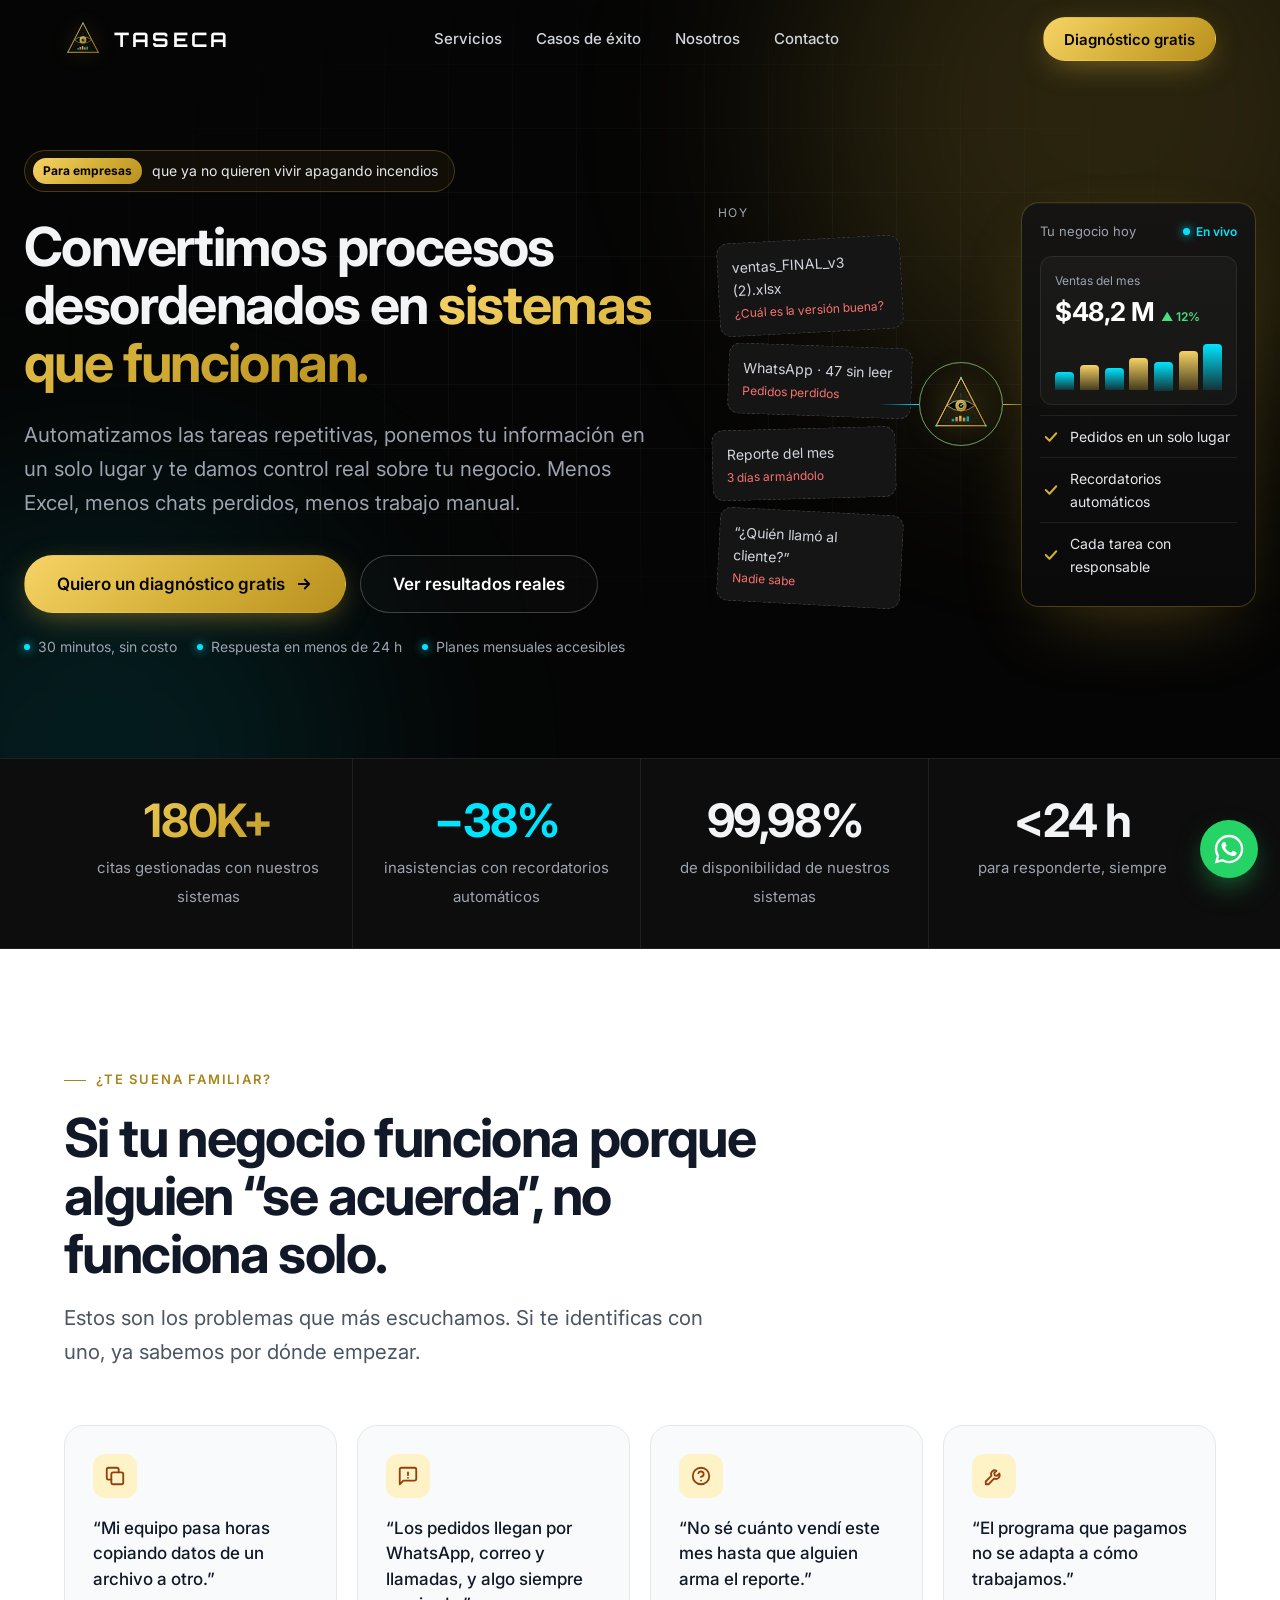
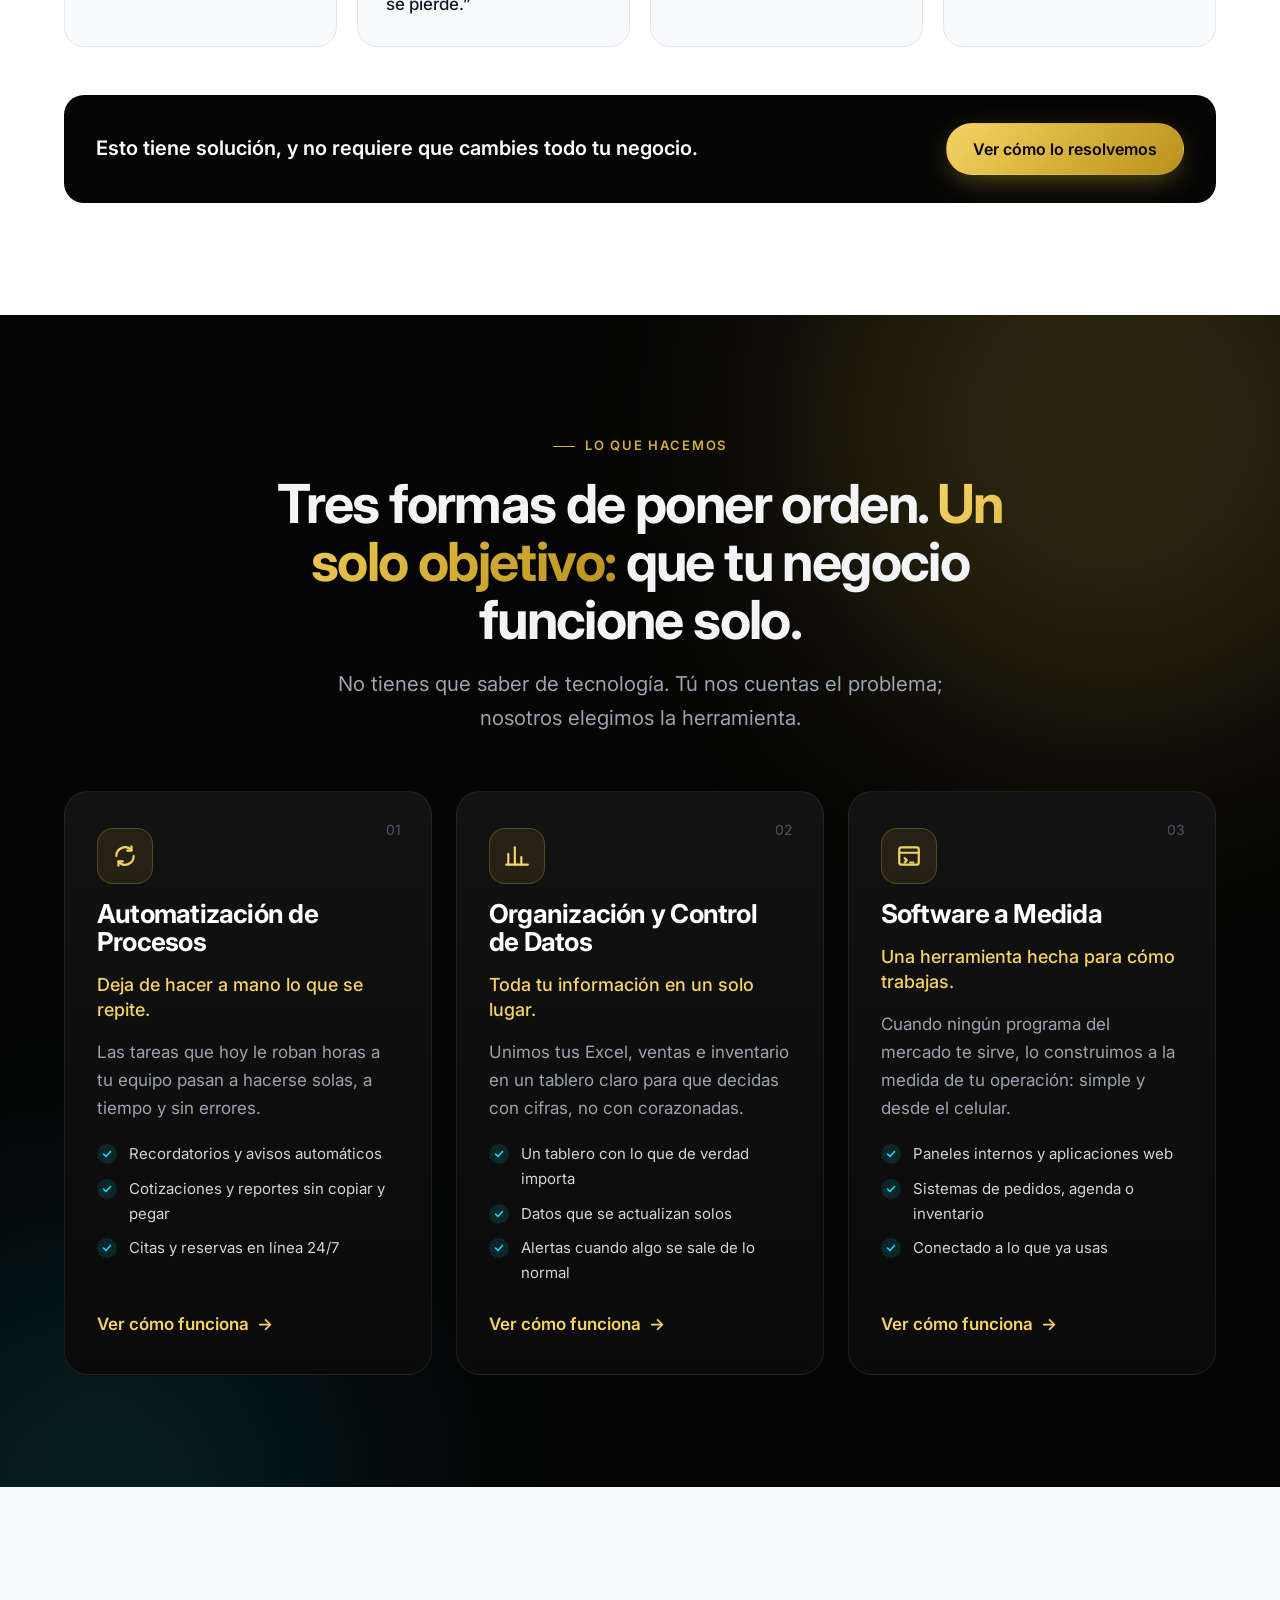
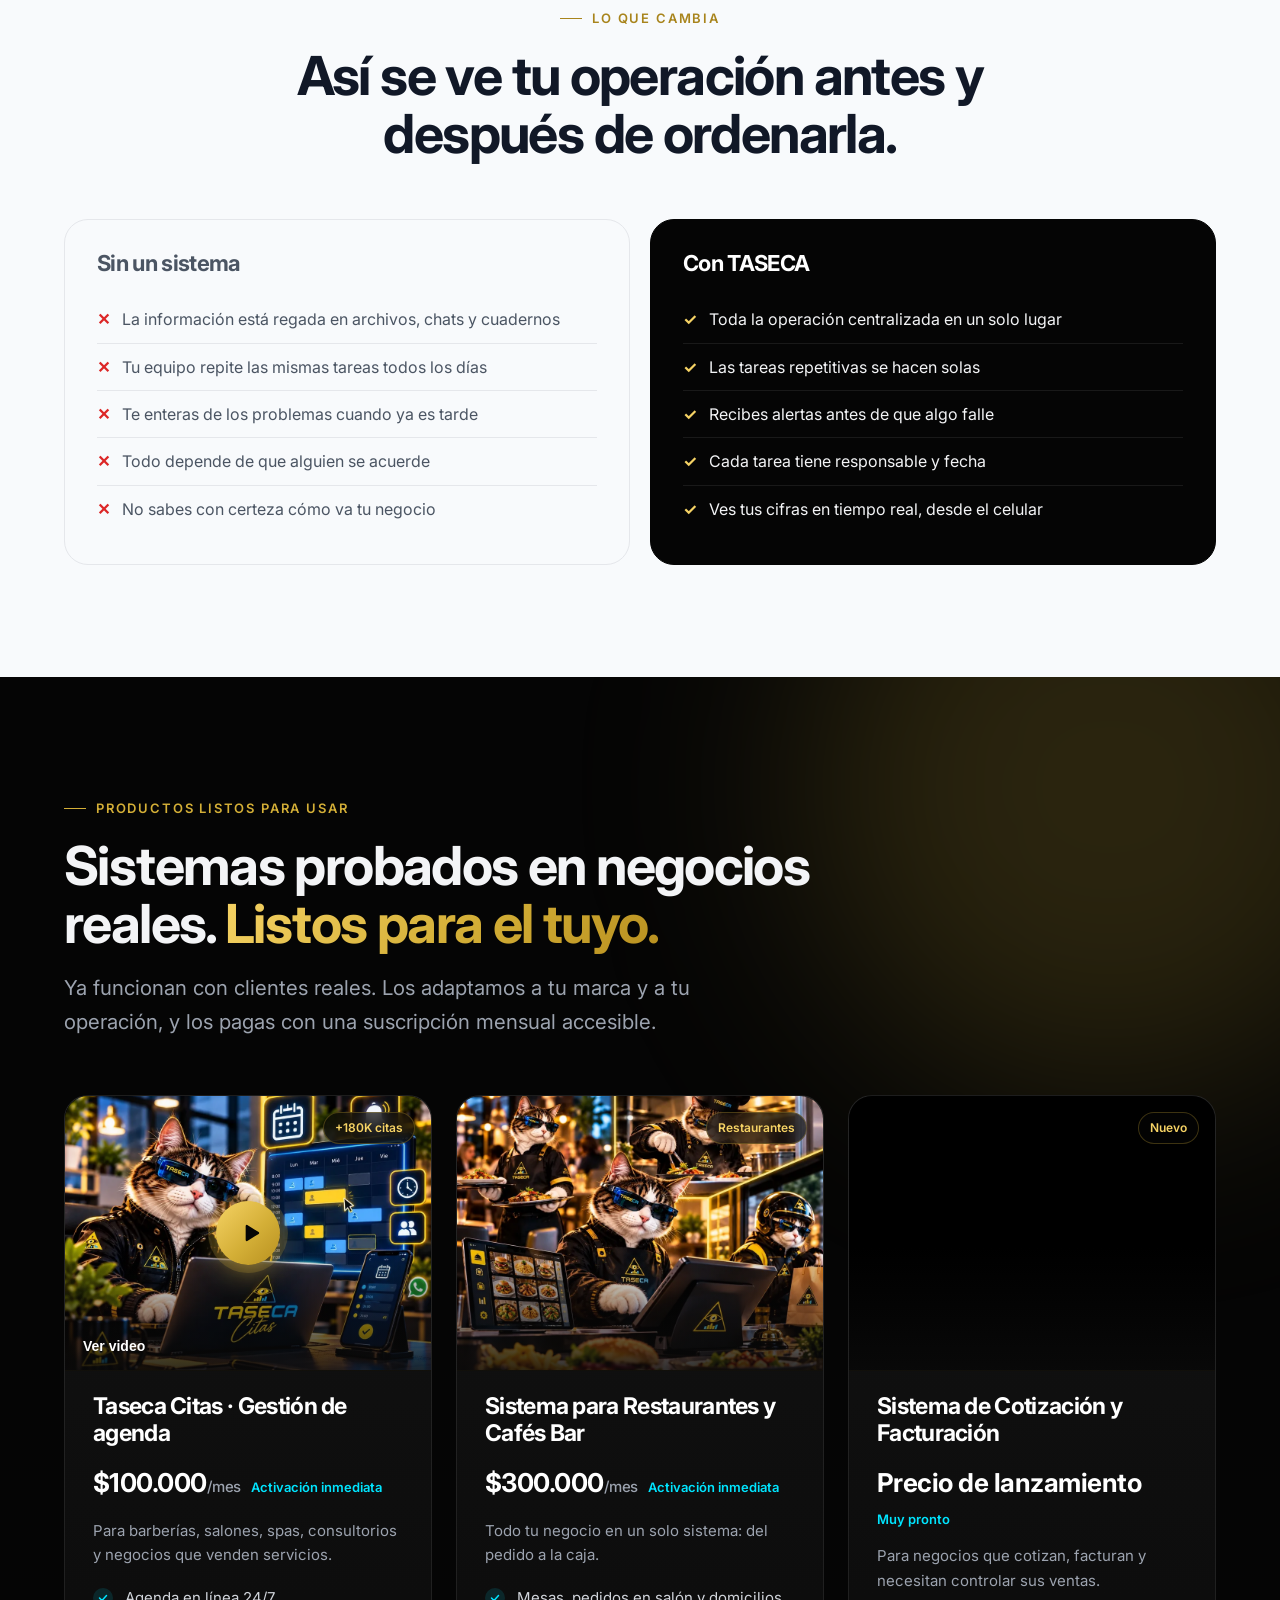
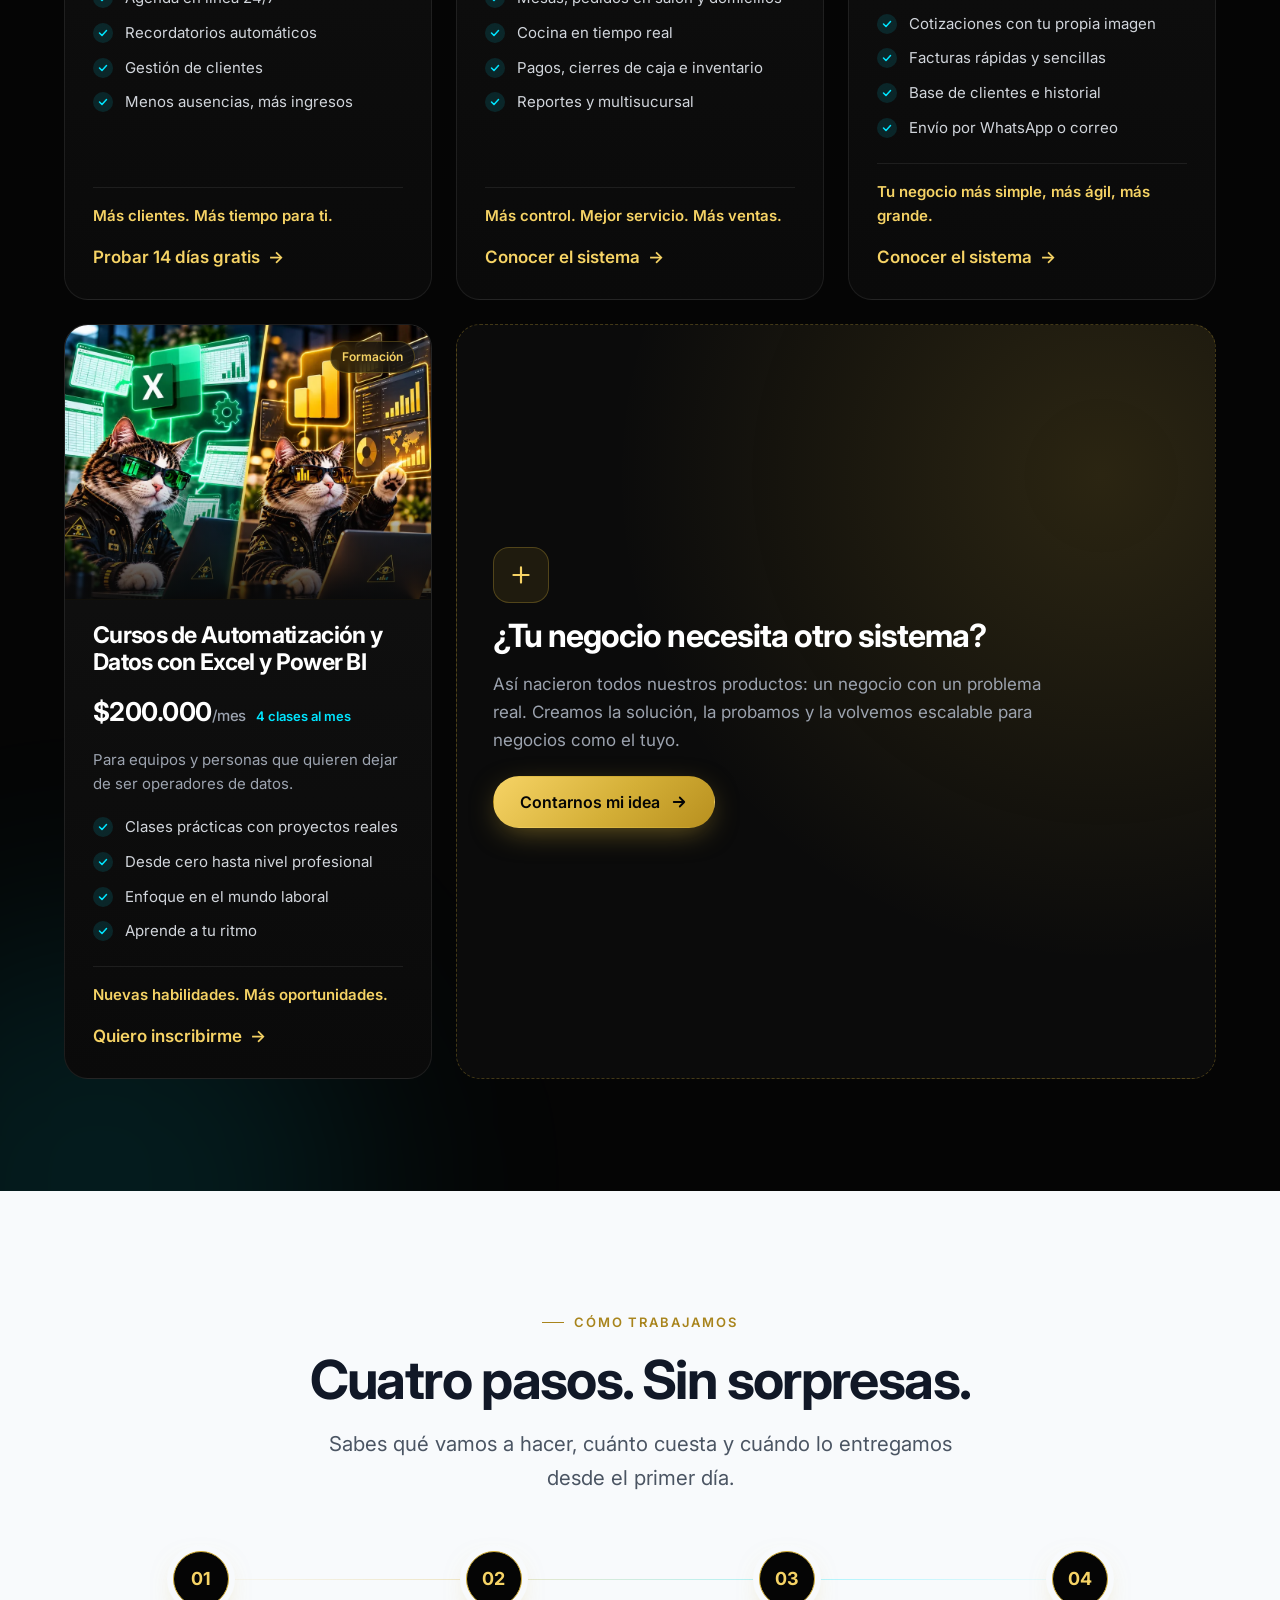
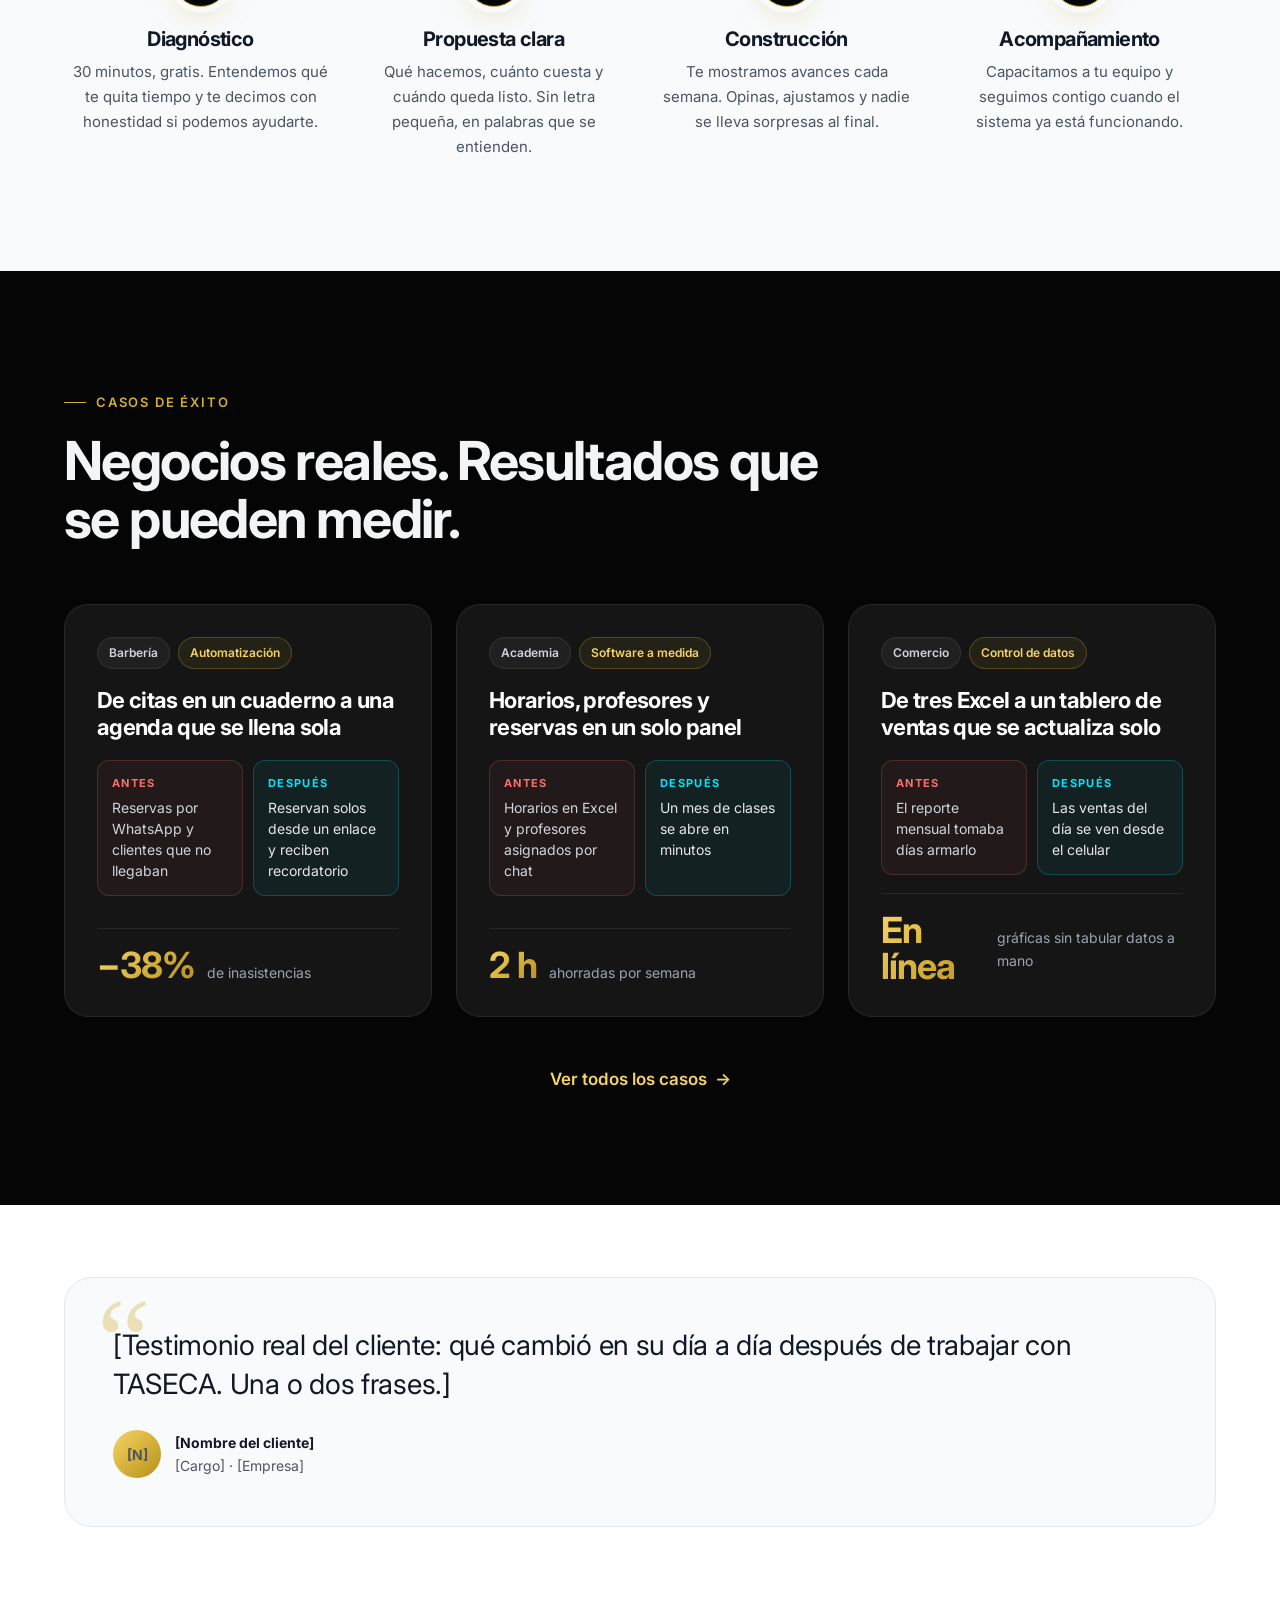
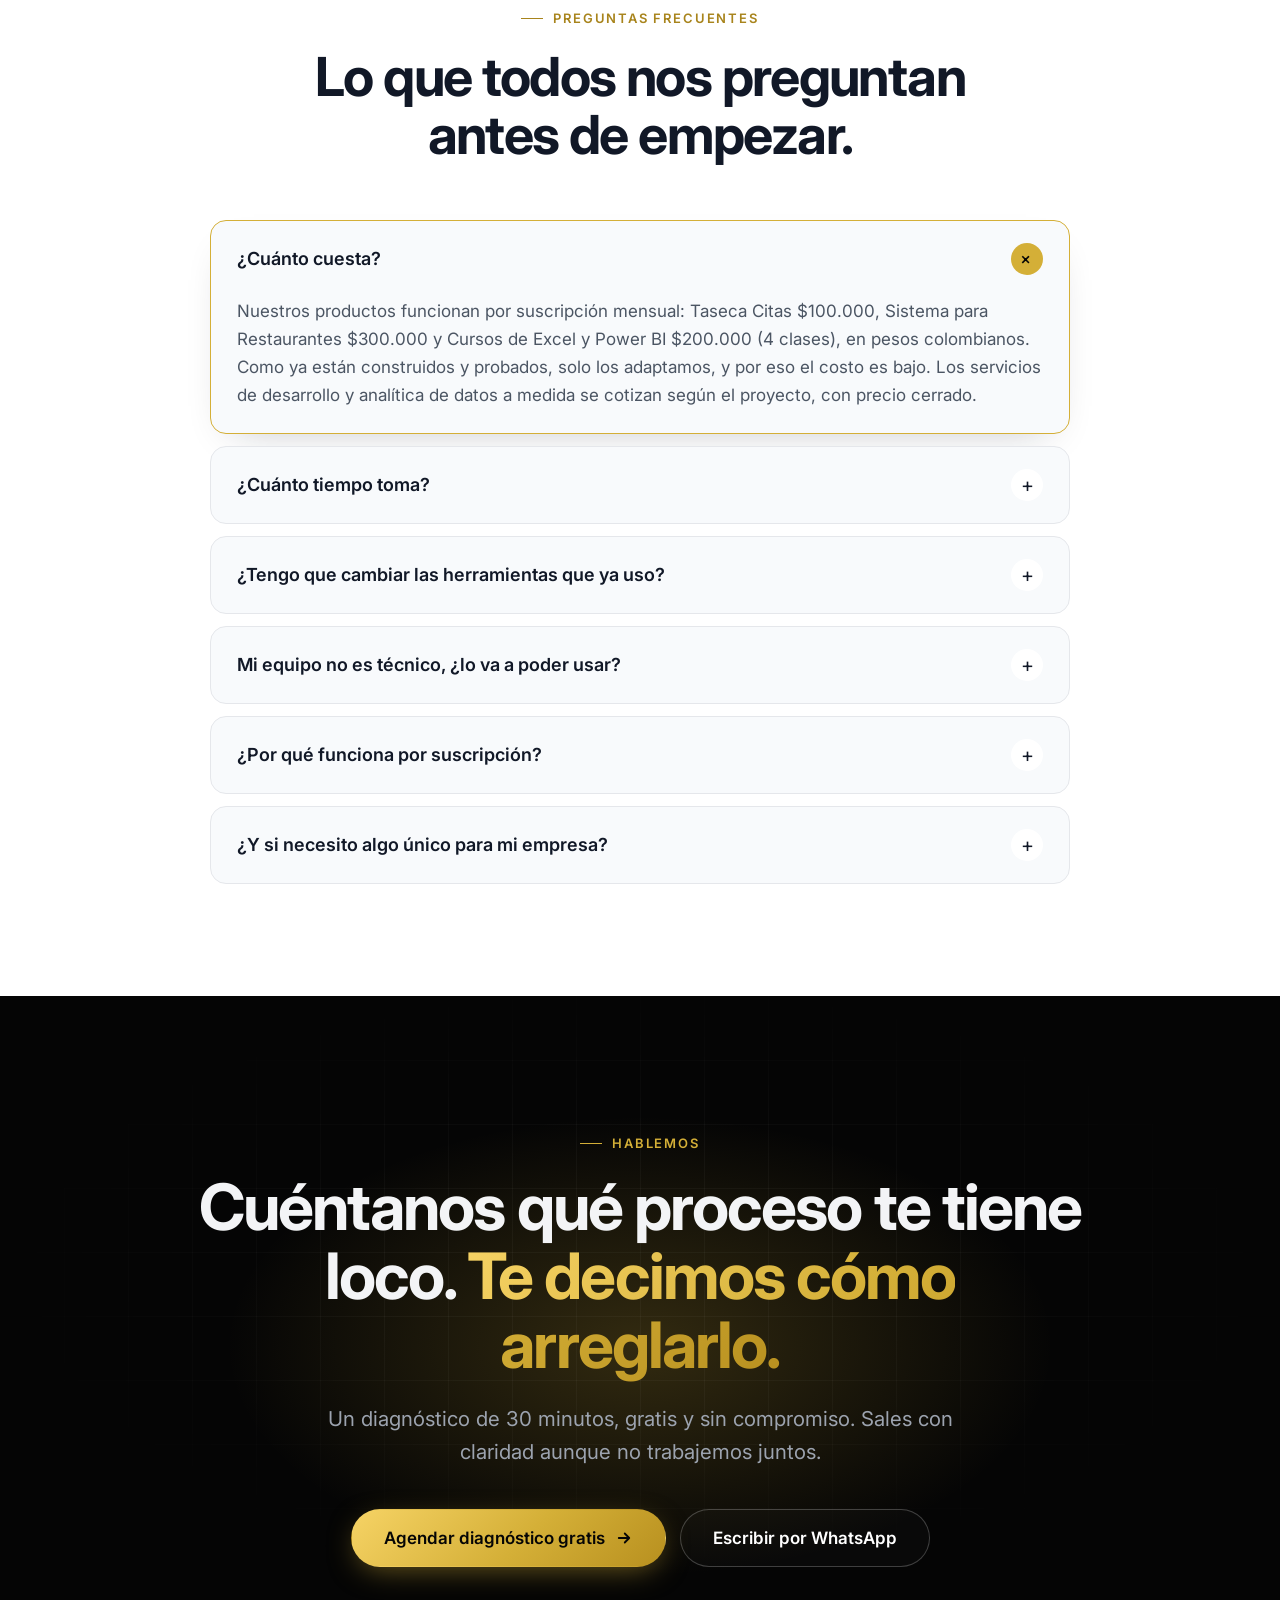
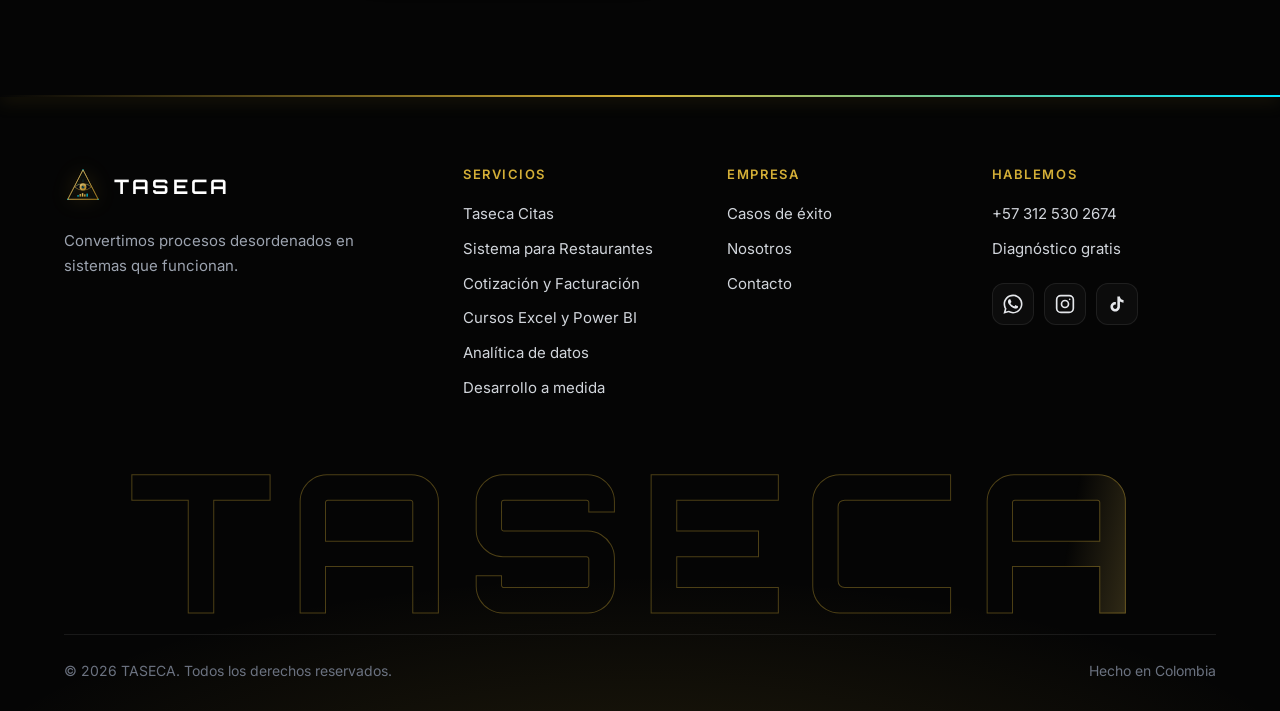
==== commit 94ca7307: "Nosotros: resúmenes de fundadores + favicon en todas las páginas" ====
--- a/index.html
+++ b/index.html
@@ -13,7 +13,10 @@
 <meta property="og:description" content="Automatizamos procesos, organizamos tu información y creamos software a medida para que tu empresa trabaje con menos tareas manuales y más control.">
 <meta property="og:url" content="https://taseca.tech/">
 <meta property="og:locale" content="es_CO">
-<link rel="icon" href="assets/img/logo.svg" type="image/svg+xml">
+<link rel="icon" href="favicon.ico" sizes="any">
+<link rel="icon" href="favicon.svg" type="image/svg+xml">
+<link rel="icon" type="image/png" sizes="32x32" href="favicon-32x32.png">
+<link rel="apple-touch-icon" href="apple-touch-icon.png">
 <link rel="preconnect" href="https://fonts.googleapis.com">
 <link rel="preconnect" href="https://fonts.gstatic.com" crossorigin>
 <link rel="stylesheet" href="https://fonts.googleapis.com/css2?family=Inter:wght@400;500;600;700&family=Space+Grotesk:wght@500;600;700&family=Orbitron:wght@700&display=swap">
--- a/assets/css/styles.css
+++ b/assets/css/styles.css
@@ -0,0 +1,809 @@
+/* =========================================================
+   TASECA — Sistema visual
+   60% negro · 25% blanco · 10% dorado · 5% cian
+   ========================================================= */
+:root {
+  --black: #050505;
+  --black-2: #0d0d0d;
+  --black-3: #151515;
+  --gold: #d4af37;
+  --gold-light: #f6d365;
+  --cyan: #00e5ff;
+  --white: #ffffff;
+  --soft: #f8fafc;
+  --ink: #111827;
+  --ink-muted: #4b5563;
+  --text: #f3f4f6;
+  --muted: #9ca3af;
+  --line-dark: rgba(255, 255, 255, 0.08);
+  --line-gold: rgba(212, 175, 55, 0.28);
+  --line-light: #e5e7eb;
+  --gold-grad: linear-gradient(135deg, #f6d365 0%, #d4af37 55%, #b8901f 100%);
+  --radius: 20px;
+  --radius-sm: 12px;
+  --wrap: 1200px;
+  --ease: cubic-bezier(0.22, 1, 0.36, 1);
+  --font: "Inter", -apple-system, BlinkMacSystemFont, "Segoe UI", Roboto, sans-serif;
+  --font-display: "Space Grotesk", "Inter", sans-serif;
+  --font-brand: "Orbitron", "Space Grotesk", sans-serif;
+}
+
+*, *::before, *::after { box-sizing: border-box; }
+html { scroll-behavior: smooth; -webkit-text-size-adjust: 100%; }
+body {
+  margin: 0;
+  background: var(--black);
+  color: var(--text);
+  font-family: var(--font);
+  font-size: 17px;
+  line-height: 1.65;
+  -webkit-font-smoothing: antialiased;
+  overflow-x: hidden;
+}
+img, svg { max-width: 100%; display: block; }
+a { color: inherit; text-decoration: none; }
+p { margin: 0; }
+h1, h2, h3, h4 {
+  margin: 0;
+  font-family: var(--font-display);
+  font-weight: 700;
+  line-height: 1.08;
+  letter-spacing: -0.03em;
+}
+ul, ol { margin: 0; padding: 0; list-style: none; }
+::selection { background: var(--gold); color: var(--black); }
+:focus-visible { outline: 2px solid var(--cyan); outline-offset: 3px; border-radius: 6px; }
+
+.skip-link {
+  position: absolute; left: 16px; top: -60px; z-index: 200;
+  background: var(--gold); color: var(--black); padding: 10px 16px; border-radius: 8px; font-weight: 700;
+}
+.skip-link:focus { top: 12px; }
+
+.wrap { width: 100%; max-width: var(--wrap); margin: 0 auto; padding: 0 24px; }
+.center { text-align: center; }
+.center .lead { margin-left: auto; margin-right: auto; }
+
+/* ===== Secciones: ritmo oscuro / claro ===== */
+.section { position: relative; padding: 112px 0; }
+.section-sm { padding: 72px 0; }
+.s-dark { background: var(--black); color: var(--text); }
+.s-dark-2 { background: var(--black-2); color: var(--text); }
+.s-light { background: var(--white); color: var(--ink); }
+.s-soft { background: var(--soft); color: var(--ink); }
+.s-light .muted, .s-soft .muted { color: var(--ink-muted); }
+
+.eyebrow {
+  display: inline-flex; align-items: center; gap: 10px;
+  font-size: 13px; font-weight: 600; letter-spacing: 0.14em; text-transform: uppercase;
+  color: var(--gold); margin-bottom: 18px;
+}
+.eyebrow::before { content: ""; width: 22px; height: 1px; background: currentColor; }
+.s-light .eyebrow, .s-soft .eyebrow { color: #a8841c; }
+
+.h1 { font-size: clamp(38px, 4.2vw, 60px); }
+.h2 { font-size: clamp(32px, 4.2vw, 54px); margin-bottom: 18px; }
+.h3 { font-size: 24px; }
+.lead { font-size: clamp(18px, 1.6vw, 21px); color: var(--muted); max-width: 640px; }
+.s-light .lead, .s-soft .lead { color: var(--ink-muted); }
+.muted { color: var(--muted); }
+.gold-text {
+  background: var(--gold-grad);
+  -webkit-background-clip: text; background-clip: text;
+  -webkit-text-fill-color: transparent; color: var(--gold);
+}
+.cyan-text { color: var(--cyan); }
+.section-head { max-width: 760px; margin-bottom: 56px; }
+.section-head.center { margin-left: auto; margin-right: auto; }
+
+/* ===== Botones ===== */
+.btn {
+  position: relative; display: inline-flex; align-items: center; justify-content: center; gap: 10px;
+  min-height: 52px; padding: 0 26px; border-radius: 999px; border: 1px solid transparent;
+  font: 600 16px/1 var(--font); cursor: pointer; white-space: nowrap;
+  transition: transform 0.25s var(--ease), box-shadow 0.25s var(--ease), background 0.25s, color 0.25s, border-color 0.25s;
+}
+.btn svg { width: 18px; height: 18px; transition: transform 0.25s var(--ease); }
+.btn:hover svg { transform: translateX(3px); }
+.btn-gold { background: var(--gold-grad); color: var(--black); box-shadow: 0 8px 30px -8px rgba(212, 175, 55, 0.55); }
+.btn-gold:hover { transform: translateY(-2px); box-shadow: 0 14px 40px -8px rgba(246, 211, 101, 0.7); }
+.btn-outline { border-color: rgba(255, 255, 255, 0.22); color: var(--white); background: rgba(255, 255, 255, 0.02); }
+.btn-outline:hover { border-color: var(--cyan); color: var(--cyan); box-shadow: 0 0 24px -6px rgba(0, 229, 255, 0.5); }
+.s-light .btn-outline, .s-soft .btn-outline { border-color: #d1d5db; color: var(--ink); background: var(--white); }
+.s-light .btn-outline:hover, .s-soft .btn-outline:hover { border-color: var(--ink); color: var(--ink); box-shadow: none; }
+.btn-dark { background: var(--black); color: var(--white); }
+.btn-dark:hover { transform: translateY(-2px); box-shadow: 0 12px 30px -10px rgba(0, 0, 0, 0.5); }
+.btn-lg { min-height: 58px; padding: 0 32px; font-size: 17px; }
+.btn-block { width: 100%; }
+.btn-row { display: flex; flex-wrap: wrap; gap: 14px; }
+.center .btn-row { justify-content: center; }
+
+.link-arrow { display: inline-flex; align-items: center; gap: 8px; font-weight: 600; color: var(--gold-light); }
+.link-arrow::after { content: "→"; transition: transform 0.25s var(--ease); }
+.link-arrow:hover::after { transform: translateX(4px); }
+.s-light .link-arrow, .s-soft .link-arrow { color: var(--ink); }
+
+/* ===== Header ===== */
+.site-header {
+  position: fixed; inset: 0 0 auto 0; z-index: 100;
+  transition: background 0.3s, border-color 0.3s, backdrop-filter 0.3s;
+  border-bottom: 1px solid transparent;
+}
+.site-header.scrolled {
+  background: rgba(5, 5, 5, 0.82);
+  backdrop-filter: blur(14px); -webkit-backdrop-filter: blur(14px);
+  border-bottom-color: var(--line-dark);
+}
+.nav { display: flex; align-items: center; justify-content: space-between; gap: 24px; height: 78px; }
+.brand { display: inline-flex; align-items: center; gap: 12px; font-family: var(--font-brand); font-weight: 700; font-size: 20px; letter-spacing: 0.16em; color: var(--white); }
+.brand img { width: 38px; height: 38px; filter: drop-shadow(0 0 10px rgba(212, 175, 55, 0.35)); }
+.nav-links { display: flex; gap: 34px; }
+.nav-links a { position: relative; font-size: 15px; font-weight: 500; color: #d1d5db; transition: color 0.2s; }
+.nav-links a::after { content: ""; position: absolute; left: 0; right: 0; bottom: -8px; height: 2px; background: var(--gold); transform: scaleX(0); transition: transform 0.3s var(--ease); }
+.nav-links a:hover, .nav-links a[aria-current="page"] { color: var(--white); }
+.nav-links a:hover::after, .nav-links a[aria-current="page"]::after { transform: scaleX(1); }
+.nav-cta { display: flex; gap: 10px; }
+.nav-mobile-cta { display: none; }
+.nav-links .nav-mobile-cta, .nav-links .nav-mobile-cta:hover { color: var(--black); font-size: 17px; }
+.nav-cta .btn { min-height: 44px; padding: 0 20px; font-size: 15px; }
+.nav-toggle { display: none; width: 44px; height: 44px; border: 1px solid var(--line-dark); border-radius: 12px; background: transparent; color: var(--white); cursor: pointer; align-items: center; justify-content: center; }
+.nav-toggle span, .nav-toggle span::before, .nav-toggle span::after { display: block; width: 20px; height: 2px; background: currentColor; border-radius: 2px; position: relative; transition: transform 0.3s var(--ease), background 0.2s; }
+.nav-toggle span::before, .nav-toggle span::after { content: ""; position: absolute; left: 0; }
+.nav-toggle span::before { top: -6px; }
+.nav-toggle span::after { top: 6px; }
+.nav-open .nav-toggle span { background: transparent; }
+.nav-open .nav-toggle span::before { transform: translateY(6px) rotate(45deg); }
+.nav-open .nav-toggle span::after { transform: translateY(-6px) rotate(-45deg); }
+
+/* ===== Fondos luminosos ===== */
+.glow-bg { position: absolute; inset: 0; overflow: hidden; pointer-events: none; z-index: 0; }
+.glow-bg::before, .glow-bg::after { content: ""; position: absolute; border-radius: 50%; filter: blur(110px); }
+.glow-bg::before { width: 620px; height: 620px; top: -200px; right: -140px; background: rgba(212, 175, 55, 0.18); }
+.glow-bg::after { width: 520px; height: 520px; bottom: -260px; left: -160px; background: rgba(0, 229, 255, 0.10); }
+.grid-lines {
+  position: absolute; inset: 0; pointer-events: none; z-index: 0;
+  background-image: linear-gradient(rgba(255, 255, 255, 0.035) 1px, transparent 1px), linear-gradient(90deg, rgba(255, 255, 255, 0.035) 1px, transparent 1px);
+  background-size: 64px 64px;
+  mask-image: radial-gradient(ellipse 70% 60% at 50% 40%, #000 30%, transparent 75%);
+  -webkit-mask-image: radial-gradient(ellipse 70% 60% at 50% 40%, #000 30%, transparent 75%);
+}
+.section > .wrap, .hero > .wrap, .page-hero > .wrap { position: relative; z-index: 1; }
+
+/* ===== Hero ===== */
+.hero { position: relative; padding: 150px 0 100px; overflow: hidden; }
+.hero > .wrap { max-width: 1320px; }
+.hero-grid { display: grid; grid-template-columns: 1.2fr 1fr; gap: 48px; align-items: center; }
+.hero h1 { margin-bottom: 26px; }
+.hero .lead { margin-bottom: 36px; }
+.hero-note { margin-top: 22px; font-size: 14px; color: var(--muted); display: flex; flex-wrap: wrap; gap: 8px 20px; }
+.hero-note span { display: inline-flex; align-items: center; gap: 8px; }
+.hero-note span::before { content: ""; width: 6px; height: 6px; border-radius: 50%; background: var(--cyan); box-shadow: 0 0 10px var(--cyan); }
+
+.pill-tag {
+  display: inline-flex; align-items: center; gap: 10px; margin-bottom: 26px;
+  padding: 7px 16px 7px 8px; border-radius: 999px; border: 1px solid var(--line-gold);
+  background: rgba(212, 175, 55, 0.06); font-size: 14px; color: #e5e7eb;
+}
+.pill-tag b { background: var(--gold-grad); color: var(--black); font-size: 12px; padding: 3px 10px; border-radius: 999px; }
+
+/* Visual hero: caos → sistema */
+.flow { position: relative; display: grid; grid-template-columns: 0.9fr auto 1.15fr; align-items: center; gap: 18px; }
+.flow-col { display: flex; flex-direction: column; gap: 12px; }
+.flow-label { font-size: 12px; letter-spacing: 0.14em; text-transform: uppercase; color: var(--muted); margin-bottom: 4px; }
+.chaos-item {
+  padding: 12px 14px; border-radius: 12px; font-size: 14px; color: #d1d5db;
+  background: var(--black-3); border: 1px dashed rgba(255, 255, 255, 0.16);
+  animation: jitter 6s ease-in-out infinite;
+}
+.chaos-item:nth-child(2) { transform: rotate(-3deg); animation-delay: -1s; }
+.chaos-item:nth-child(3) { transform: rotate(2deg) translateX(10px); animation-delay: -2.5s; }
+.chaos-item:nth-child(4) { transform: rotate(-1.5deg) translateX(-6px); animation-delay: -4s; }
+.chaos-item:nth-child(5) { transform: rotate(3deg); animation-delay: -3s; }
+.chaos-item small { display: block; color: #f87171; font-size: 12px; margin-top: 2px; }
+@keyframes jitter { 0%, 100% { translate: 0 0; } 50% { translate: 0 -4px; } }
+
+.flow-core { position: relative; width: 84px; height: 84px; display: grid; place-items: center; }
+.flow-core img { width: 62px; height: 62px; position: relative; z-index: 2; filter: drop-shadow(0 0 16px rgba(212, 175, 55, 0.6)); }
+.flow-core::before, .flow-core::after { content: ""; position: absolute; inset: 0; border-radius: 50%; border: 1px solid rgba(0, 229, 255, 0.45); animation: pulse 2.8s ease-out infinite; }
+.flow-core::after { animation-delay: 1.4s; border-color: rgba(212, 175, 55, 0.5); }
+@keyframes pulse { 0% { transform: scale(0.7); opacity: 1; } 100% { transform: scale(1.7); opacity: 0; } }
+.flow-line { position: absolute; top: 50%; height: 1px; width: 40px; background: linear-gradient(90deg, transparent, var(--cyan)); }
+.flow-line.l { right: 100%; }
+.flow-line.r { left: 100%; background: linear-gradient(90deg, var(--gold), transparent); }
+
+.system-panel {
+  position: relative; padding: 18px; border-radius: 18px;
+  background: linear-gradient(180deg, rgba(20, 20, 20, 0.95), rgba(10, 10, 10, 0.95));
+  border: 1px solid var(--line-gold);
+  box-shadow: 0 30px 80px -30px rgba(212, 175, 55, 0.35), inset 0 1px 0 rgba(255, 255, 255, 0.05);
+}
+.panel-top { display: flex; justify-content: space-between; align-items: center; margin-bottom: 14px; font-size: 13px; color: var(--muted); }
+.live { display: inline-flex; align-items: center; gap: 6px; color: var(--cyan); font-size: 12px; font-weight: 600; }
+.live::before { content: ""; width: 7px; height: 7px; border-radius: 50%; background: var(--cyan); box-shadow: 0 0 10px var(--cyan); animation: blink 1.6s infinite; }
+@keyframes blink { 50% { opacity: 0.3; } }
+.kpi { padding: 14px; border-radius: 12px; background: rgba(255, 255, 255, 0.03); border: 1px solid var(--line-dark); margin-bottom: 10px; }
+.kpi small { display: block; font-size: 12px; color: var(--muted); }
+.kpi strong { font-family: var(--font-display); font-size: 26px; color: var(--white); letter-spacing: -0.02em; }
+.kpi .up { font-size: 12px; color: #4ade80; margin-left: 6px; font-weight: 600; }
+.bars { display: flex; align-items: flex-end; gap: 6px; height: 46px; margin-top: 10px; }
+.bars i { flex: 1; border-radius: 4px 4px 0 0; background: linear-gradient(180deg, var(--gold-light), rgba(212, 175, 55, 0.25)); transform-origin: bottom; animation: grow 1.4s var(--ease) both; }
+.bars i:nth-child(odd) { background: linear-gradient(180deg, var(--cyan), rgba(0, 229, 255, 0.15)); }
+@keyframes grow { from { transform: scaleY(0); } }
+.task { display: flex; align-items: center; gap: 10px; font-size: 14px; color: #e5e7eb; padding: 9px 2px; border-top: 1px solid var(--line-dark); }
+.task svg { width: 18px; height: 18px; color: var(--gold); flex-shrink: 0; }
+
+/* ===== Barra de confianza / cifras ===== */
+.stats { border-top: 1px solid var(--line-dark); border-bottom: 1px solid var(--line-dark); background: var(--black-2); }
+.stats-grid { display: grid; grid-template-columns: repeat(4, 1fr); }
+.stat { padding: 38px 24px; text-align: center; border-left: 1px solid var(--line-dark); }
+.stat:first-child { border-left: 0; }
+.stat strong { display: block; font-family: var(--font-display); font-size: clamp(34px, 3.6vw, 46px); line-height: 1; margin-bottom: 10px; letter-spacing: -0.03em; }
+.stat span { font-size: 15px; color: var(--muted); }
+
+/* ===== Grids ===== */
+.grid-2 { display: grid; grid-template-columns: repeat(2, 1fr); gap: 24px; }
+.grid-3 { display: grid; grid-template-columns: repeat(3, 1fr); gap: 24px; }
+.grid-4 { display: grid; grid-template-columns: repeat(4, 1fr); gap: 20px; }
+.split { display: grid; grid-template-columns: 1fr 1fr; gap: 72px; align-items: center; }
+
+/* ===== Dolores (sección clara) ===== */
+.pain {
+  position: relative; padding: 28px; border-radius: var(--radius);
+  background: var(--white); border: 1px solid var(--line-light);
+  transition: transform 0.3s var(--ease), box-shadow 0.3s var(--ease), border-color 0.3s;
+}
+.s-light .pain { background: var(--soft); }
+.pain:hover { transform: translateY(-4px); box-shadow: 0 20px 40px -20px rgba(17, 24, 39, 0.25); border-color: var(--gold); }
+.pain-icon { width: 44px; height: 44px; border-radius: 12px; display: grid; place-items: center; background: #fef3c7; color: #92400e; margin-bottom: 18px; }
+.pain-icon svg { width: 22px; height: 22px; }
+.pain p { font-size: 17px; font-weight: 500; color: var(--ink); line-height: 1.5; }
+.pain-answer { margin-top: 48px; display: flex; flex-wrap: wrap; align-items: center; justify-content: space-between; gap: 20px; padding: 28px 32px; border-radius: var(--radius); background: var(--black); color: var(--white); }
+.pain-answer p { font-size: 20px; font-weight: 600; font-family: var(--font-display); }
+
+/* ===== Tarjetas de servicio (oscuras) ===== */
+.service-card {
+  position: relative; display: flex; flex-direction: column; gap: 16px;
+  padding: 36px 32px; border-radius: 24px; overflow: hidden;
+  background: linear-gradient(180deg, #121212 0%, #0a0a0a 100%);
+  border: 1px solid var(--line-dark);
+  transition: transform 0.35s var(--ease), border-color 0.35s, box-shadow 0.35s var(--ease);
+}
+.service-card::before {
+  content: ""; position: absolute; inset: 0 0 auto 0; height: 1px;
+  background: linear-gradient(90deg, transparent, var(--gold), transparent); opacity: 0; transition: opacity 0.35s;
+}
+.service-card:hover { transform: translateY(-6px); border-color: var(--line-gold); box-shadow: 0 30px 60px -30px rgba(212, 175, 55, 0.4); }
+.service-card:hover::before { opacity: 1; }
+.service-num { position: absolute; top: 26px; right: 30px; font-family: var(--font-display); font-size: 14px; color: #4b5563; }
+.icon-box {
+  width: 56px; height: 56px; border-radius: 16px; display: grid; place-items: center;
+  background: rgba(212, 175, 55, 0.1); border: 1px solid var(--line-gold); color: var(--gold-light);
+}
+.icon-box svg { width: 26px; height: 26px; }
+.service-card h3 { font-size: 26px; color: var(--white); }
+.service-card .promise { font-size: 18px; color: var(--gold-light); font-weight: 500; line-height: 1.4; }
+.service-card p { color: var(--muted); }
+.check-list { display: flex; flex-direction: column; gap: 10px; margin: 4px 0 8px; }
+.check-list li { display: flex; gap: 12px; align-items: flex-start; font-size: 15px; color: #d1d5db; }
+.check-list li::before {
+  content: ""; flex-shrink: 0; width: 20px; height: 20px; margin-top: 2px; border-radius: 50%;
+  background: rgba(0, 229, 255, 0.12) url("data:image/svg+xml,%3Csvg xmlns='http://www.w3.org/2000/svg' viewBox='0 0 24 24' fill='none' stroke='%2300e5ff' stroke-width='3' stroke-linecap='round' stroke-linejoin='round'%3E%3Cpath d='M5 12l5 5 9-10'/%3E%3C/svg%3E") center / 12px no-repeat;
+}
+.s-light .check-list li, .s-soft .check-list li { color: var(--ink); }
+.s-light .check-list li::before, .s-soft .check-list li::before {
+  background-color: #fef3c7;
+  background-image: url("data:image/svg+xml,%3Csvg xmlns='http://www.w3.org/2000/svg' viewBox='0 0 24 24' fill='none' stroke='%23a8841c' stroke-width='3' stroke-linecap='round' stroke-linejoin='round'%3E%3Cpath d='M5 12l5 5 9-10'/%3E%3C/svg%3E");
+}
+.service-card .link-arrow { margin-top: auto; }
+
+/* ===== Resultados (claro) ===== */
+.result-card { padding: 32px; border-radius: var(--radius); background: var(--white); border: 1px solid var(--line-light); }
+.result-card strong { display: block; font-family: var(--font-display); font-size: 48px; line-height: 1; letter-spacing: -0.03em; color: var(--ink); margin-bottom: 12px; }
+.result-card strong em { font-style: normal; color: #a8841c; }
+.result-card h3 { font-size: 19px; margin-bottom: 8px; color: var(--ink); }
+
+/* ===== Proceso ===== */
+.steps { display: grid; grid-template-columns: repeat(4, 1fr); gap: 20px; counter-reset: step; position: relative; }
+.steps::before { content: ""; position: absolute; top: 28px; left: 8%; right: 8%; height: 1px; background: linear-gradient(90deg, transparent, var(--line-gold), rgba(0, 229, 255, 0.3), transparent); }
+.step { position: relative; padding: 0 8px; text-align: center; }
+.step-num {
+  position: relative; z-index: 1; width: 56px; height: 56px; margin: 0 auto 22px; border-radius: 50%;
+  display: grid; place-items: center; font-family: var(--font-display); font-weight: 700; font-size: 18px;
+  background: var(--black); border: 1px solid var(--gold); color: var(--gold-light);
+  box-shadow: 0 0 0 6px var(--black-2), 0 0 30px -4px rgba(212, 175, 55, 0.5);
+}
+.step h3 { font-size: 20px; margin-bottom: 10px; color: var(--white); }
+.step p { font-size: 15px; color: var(--muted); }
+.s-soft .step-num, .s-light .step-num { box-shadow: 0 0 0 6px var(--soft), 0 10px 30px -10px rgba(212, 175, 55, 0.6); }
+.s-soft .step h3, .s-light .step h3 { color: var(--ink); }
+.s-soft .step p, .s-light .step p { color: var(--ink-muted); }
+
+/* ===== Casos ===== */
+.case-card {
+  display: flex; flex-direction: column; gap: 18px; padding: 32px; border-radius: 24px;
+  background: var(--black-3); border: 1px solid var(--line-dark); transition: border-color 0.3s, transform 0.3s var(--ease);
+}
+.case-card:hover { border-color: var(--line-gold); transform: translateY(-4px); }
+.case-meta { display: flex; flex-wrap: wrap; gap: 8px; }
+.tag { font-size: 12px; font-weight: 600; padding: 5px 11px; border-radius: 999px; background: rgba(255, 255, 255, 0.05); border: 1px solid var(--line-dark); color: #d1d5db; }
+.tag-gold { color: var(--gold-light); border-color: var(--line-gold); background: rgba(212, 175, 55, 0.08); }
+.case-card h3 { font-size: 22px; color: var(--white); line-height: 1.25; }
+.ba { display: grid; grid-template-columns: 1fr 1fr; gap: 10px; }
+.ba div { padding: 14px; border-radius: 12px; font-size: 14px; line-height: 1.5; }
+.ba small { display: block; font-size: 11px; letter-spacing: 0.12em; text-transform: uppercase; font-weight: 700; margin-bottom: 6px; }
+.ba .before { background: rgba(248, 113, 113, 0.06); border: 1px solid rgba(248, 113, 113, 0.2); color: #d1d5db; }
+.ba .before small { color: #f87171; }
+.ba .after { background: rgba(0, 229, 255, 0.06); border: 1px solid rgba(0, 229, 255, 0.22); color: #e5e7eb; }
+.ba .after small { color: var(--cyan); }
+.case-result { margin-top: auto; padding-top: 18px; border-top: 1px solid var(--line-dark); display: flex; align-items: baseline; gap: 12px; }
+.case-result strong { font-family: var(--font-display); font-size: 36px; letter-spacing: -0.03em; line-height: 1; }
+.case-result span { font-size: 14px; color: var(--muted); }
+
+/* Caso completo (página casos) */
+.case-full { display: grid; grid-template-columns: 0.9fr 1.1fr; gap: 56px; align-items: start; padding: 56px 0; border-top: 1px solid var(--line-light); }
+.case-full:first-child { border-top: 0; padding-top: 0; }
+.case-full h2 { font-size: clamp(28px, 3vw, 38px); margin: 14px 0 18px; color: var(--ink); }
+.case-full .kpi-big { display: flex; gap: 32px; margin-top: 28px; }
+.case-full .kpi-big strong { display: block; font-family: var(--font-display); font-size: 44px; line-height: 1; color: var(--ink); letter-spacing: -0.03em; }
+.case-full .kpi-big span { font-size: 14px; color: var(--ink-muted); }
+.timeline { display: flex; flex-direction: column; gap: 14px; }
+.tl-item { padding: 22px 24px; border-radius: 16px; border: 1px solid var(--line-light); background: var(--white); }
+.s-light .tl-item { background: var(--soft); }
+.tl-item small { display: block; font-size: 12px; font-weight: 700; letter-spacing: 0.12em; text-transform: uppercase; margin-bottom: 8px; }
+.tl-item p { color: var(--ink-muted); font-size: 16px; }
+.tl-before small { color: #dc2626; }
+.tl-did small { color: #a8841c; }
+.tl-after { border-color: var(--ink); background: var(--ink) !important; }
+.tl-after small { color: var(--cyan); }
+.tl-after p { color: #e5e7eb; }
+.s-light .tag, .s-soft .tag { background: var(--soft); border-color: var(--line-light); color: var(--ink-muted); }
+.s-light .tag-gold, .s-soft .tag-gold { background: #fef9e7; border-color: #f3e2a6; color: #8a6d14; }
+
+/* ===== Testimonio ===== */
+.quote-card { position: relative; padding: 48px; border-radius: 28px; background: var(--soft); border: 1px solid var(--line-light); }
+.quote-card::before { content: "“"; position: absolute; top: 4px; left: 32px; font-family: Georgia, serif; font-size: 120px; line-height: 1; color: var(--gold); opacity: 0.35; }
+.quote-card blockquote { margin: 0 0 26px; font-family: var(--font-display); font-size: clamp(20px, 2.2vw, 28px); line-height: 1.4; color: var(--ink); letter-spacing: -0.01em; position: relative; }
+.quote-author { display: flex; align-items: center; gap: 14px; }
+.avatar { width: 48px; height: 48px; border-radius: 50%; background: var(--gold-grad); display: grid; place-items: center; font-weight: 700; color: var(--black); }
+.quote-author strong { display: block; color: var(--ink); }
+.quote-author span { font-size: 14px; color: var(--ink-muted); }
+
+/* ===== Producto destacado ===== */
+.product-band {
+  position: relative; overflow: hidden; display: grid; grid-template-columns: 1.2fr 1fr; gap: 40px; align-items: center;
+  padding: 56px; border-radius: 28px; background: linear-gradient(135deg, #111 0%, #070707 100%); border: 1px solid var(--line-gold);
+}
+.product-band::after { content: ""; position: absolute; width: 400px; height: 400px; right: -120px; top: -160px; border-radius: 50%; background: rgba(0, 229, 255, 0.12); filter: blur(90px); pointer-events: none; }
+.product-band h2 { font-size: clamp(28px, 3vw, 40px); margin-bottom: 14px; color: var(--white); }
+.product-band .btn-row { justify-content: flex-end; position: relative; z-index: 1; }
+
+/* ===== FAQ ===== */
+.faq { max-width: 860px; margin: 0 auto; display: flex; flex-direction: column; gap: 12px; }
+.faq details { border-radius: 16px; border: 1px solid var(--line-light); background: var(--white); transition: border-color 0.25s, box-shadow 0.25s; }
+.s-light .faq details { background: var(--soft); }
+.faq details[open] { border-color: var(--gold); box-shadow: 0 16px 40px -24px rgba(17, 24, 39, 0.3); }
+.faq summary { display: flex; justify-content: space-between; align-items: center; gap: 20px; padding: 22px 26px; cursor: pointer; list-style: none; font-weight: 600; font-size: 18px; color: var(--ink); }
+.faq summary::-webkit-details-marker { display: none; }
+.faq summary::after { content: "+"; flex-shrink: 0; width: 32px; height: 32px; border-radius: 50%; display: grid; place-items: center; font-size: 20px; font-weight: 400; background: var(--soft); color: var(--ink); transition: transform 0.3s var(--ease), background 0.3s; }
+.s-light .faq summary::after { background: var(--white); }
+.faq details[open] summary::after { transform: rotate(45deg); background: var(--gold); color: var(--black); }
+.faq details p { padding: 0 26px 24px; color: var(--ink-muted); }
+
+/* ===== CTA final ===== */
+.cta-final { position: relative; overflow: hidden; padding: 128px 0; text-align: center; background: var(--black); }
+.cta-final::before {
+  content: ""; position: absolute; left: 50%; top: 50%; width: 900px; height: 500px; transform: translate(-50%, -50%);
+  background: radial-gradient(ellipse, rgba(212, 175, 55, 0.22), transparent 65%); pointer-events: none;
+}
+.cta-final h2 { font-size: clamp(34px, 5vw, 64px); max-width: 900px; margin: 0 auto 22px; }
+.cta-final .lead { margin: 0 auto 40px; }
+.cta-final > .wrap { position: relative; z-index: 1; }
+
+/* ===== Page hero (subpáginas) ===== */
+.page-hero { position: relative; padding: 172px 0 96px; overflow: hidden; }
+.page-hero h1 { font-size: clamp(38px, 5.4vw, 68px); max-width: 940px; margin-bottom: 24px; }
+.breadcrumbs { display: flex; gap: 10px; font-size: 14px; color: var(--muted); margin-bottom: 24px; }
+.breadcrumbs a:hover { color: var(--gold-light); }
+.anchor-pills { display: flex; flex-wrap: wrap; gap: 10px; margin-top: 36px; }
+.anchor-pills a { padding: 10px 18px; border-radius: 999px; border: 1px solid var(--line-dark); font-size: 15px; color: #d1d5db; transition: border-color 0.2s, color 0.2s; }
+.anchor-pills a:hover { border-color: var(--gold); color: var(--gold-light); }
+
+/* ===== Servicio detallado ===== */
+.service-detail { display: grid; grid-template-columns: 1fr 1fr; gap: 72px; align-items: center; scroll-margin-top: 90px; }
+.service-detail.reverse .sd-visual { order: -1; }
+.service-detail h2 { font-size: clamp(32px, 3.8vw, 48px); margin-bottom: 14px; }
+.service-detail .promise { font-size: 21px; font-weight: 500; margin-bottom: 18px; }
+.s-dark .service-detail .promise, .s-dark-2 .service-detail .promise { color: var(--gold-light); }
+.s-light .service-detail .promise, .s-soft .service-detail .promise { color: #8a6d14; }
+.service-detail > div > p { margin-bottom: 16px; }
+.ideal { margin: 22px 0 28px; padding: 18px 20px; border-radius: 14px; border-left: 3px solid var(--gold); background: rgba(212, 175, 55, 0.07); font-size: 16px; }
+.s-light .ideal, .s-soft .ideal { background: #fef9e7; color: var(--ink); }
+.sd-meta { display: flex; flex-wrap: wrap; gap: 28px; margin-bottom: 28px; font-size: 15px; }
+.sd-meta strong { display: block; font-family: var(--font-display); font-size: 22px; }
+.sd-meta span { color: var(--muted); }
+.s-light .sd-meta span, .s-soft .sd-meta span { color: var(--ink-muted); }
+.sd-visual { padding: 28px; border-radius: 24px; display: flex; flex-direction: column; gap: 12px; }
+.s-dark .sd-visual, .s-dark-2 .sd-visual { background: linear-gradient(180deg, #121212, #090909); border: 1px solid var(--line-gold); box-shadow: 0 40px 80px -40px rgba(212, 175, 55, 0.35); }
+.s-light .sd-visual, .s-soft .sd-visual { background: var(--white); border: 1px solid var(--line-light); box-shadow: 0 30px 60px -30px rgba(17, 24, 39, 0.25); }
+.sd-visual h3 { font-size: 15px; font-family: var(--font); font-weight: 600; letter-spacing: 0.1em; text-transform: uppercase; margin-bottom: 6px; }
+.s-dark .sd-visual h3 { color: var(--muted); }
+.s-light .sd-visual h3, .s-soft .sd-visual h3 { color: var(--ink-muted); }
+.example { display: flex; gap: 14px; align-items: flex-start; padding: 16px; border-radius: 14px; }
+.s-dark .example, .s-dark-2 .example { background: rgba(255, 255, 255, 0.03); border: 1px solid var(--line-dark); }
+.s-light .example, .s-soft .example { background: var(--soft); border: 1px solid var(--line-light); }
+.example-icon { flex-shrink: 0; width: 38px; height: 38px; border-radius: 10px; display: grid; place-items: center; }
+.s-dark .example-icon, .s-dark-2 .example-icon { background: rgba(0, 229, 255, 0.08); color: var(--cyan); }
+.s-light .example-icon, .s-soft .example-icon { background: #fef3c7; color: #8a6d14; }
+.example-icon svg { width: 20px; height: 20px; }
+.example strong { display: block; font-size: 16px; margin-bottom: 2px; }
+.example span { font-size: 15px; color: var(--muted); }
+.s-light .example span, .s-soft .example span { color: var(--ink-muted); }
+
+/* ===== Valores / incluidos ===== */
+.feature { padding: 28px; border-radius: var(--radius); }
+.s-light .feature, .s-soft .feature { background: var(--white); border: 1px solid var(--line-light); }
+.s-light .feature { background: var(--soft); }
+.s-dark .feature, .s-dark-2 .feature { background: var(--black-3); border: 1px solid var(--line-dark); }
+.feature .icon-box { margin-bottom: 18px; width: 48px; height: 48px; border-radius: 14px; }
+.feature .icon-box svg { width: 22px; height: 22px; }
+.s-light .feature .icon-box, .s-soft .feature .icon-box { background: var(--black); border-color: var(--black); color: var(--gold-light); }
+.feature h3 { font-size: 19px; margin-bottom: 8px; }
+.feature p { font-size: 15px; color: var(--muted); }
+.s-light .feature p, .s-soft .feature p { color: var(--ink-muted); }
+
+/* ===== Comparativa ===== */
+.compare { display: grid; grid-template-columns: 1fr 1fr; gap: 20px; }
+.compare-col { padding: 32px; border-radius: 24px; }
+.compare-col h3 { font-size: 22px; margin-bottom: 20px; }
+.compare-col li { display: flex; gap: 12px; padding: 10px 0; font-size: 16px; border-top: 1px solid var(--line-light); }
+.compare-col li:first-child { border-top: 0; }
+.compare-no { background: var(--soft); border: 1px solid var(--line-light); color: var(--ink-muted); }
+.compare-no h3 { color: var(--ink-muted); }
+.compare-no li::before { content: "✕"; color: #dc2626; font-weight: 700; }
+.compare-yes { background: var(--black); color: var(--text); border: 1px solid var(--black); }
+.compare-yes h3 { color: var(--white); }
+.compare-yes li { border-top-color: var(--line-dark); }
+.compare-yes li::before { content: "✓"; color: var(--gold-light); font-weight: 700; }
+
+.compare-yes .muted { color: var(--muted) !important; }
+.compare-col { display: flex; flex-direction: column; }
+.compare-col .btn { align-self: flex-start; }
+.plan-premium { background: var(--soft); border: 1px solid var(--line-light); color: var(--ink); }
+.plan-premium h3 { color: var(--ink); }
+.plan-premium li::before { content: "✓"; color: #a8841c; font-weight: 700; }
+
+/* ===== Productos ===== */
+.product-grid { display: grid; grid-template-columns: repeat(3, 1fr); gap: 24px; }
+.product-card {
+  display: flex; flex-direction: column; gap: 14px; padding: 32px; border-radius: 24px;
+  background: linear-gradient(180deg, #121212 0%, #0a0a0a 100%); border: 1px solid var(--line-dark);
+  transition: transform 0.35s var(--ease), border-color 0.35s, box-shadow 0.35s var(--ease);
+}
+.product-card:hover { transform: translateY(-6px); border-color: rgba(0, 229, 255, 0.35); box-shadow: 0 30px 60px -30px rgba(0, 229, 255, 0.3); }
+.product-top { display: flex; justify-content: space-between; align-items: flex-start; gap: 12px; }
+.product-card h3 { font-size: 23px; color: var(--white); line-height: 1.2; }
+.product-who { color: var(--muted); font-size: 15px; }
+.product-outcome { margin-top: auto; padding-top: 16px; border-top: 1px solid var(--line-dark); font-weight: 600; color: var(--gold-light); font-size: 15px; }
+.product-custom {
+  grid-column: span 2; justify-content: center; align-items: flex-start;
+  background: radial-gradient(circle at 85% 20%, rgba(212, 175, 55, 0.16), transparent 55%), #0b0b0b;
+  border: 1px dashed var(--line-gold);
+}
+.product-custom h3 { font-size: clamp(24px, 2.6vw, 32px); }
+.product-custom .product-who { max-width: 560px; font-size: 17px; margin-bottom: 8px; }
+
+/* ===== Redes sociales (footer) ===== */
+.socials { display: flex; gap: 10px; margin-top: 16px; }
+.footer-col .social {
+  width: 42px; height: 42px; padding: 0; border-radius: 12px; display: grid; place-items: center;
+  border: 1px solid var(--line-dark); background: rgba(255, 255, 255, 0.03); color: #e5e7eb;
+  transition: transform 0.25s var(--ease), border-color 0.25s, color 0.25s, background 0.25s, box-shadow 0.25s;
+}
+.social svg { width: 20px; height: 20px; }
+.footer-col .social:hover { transform: translateY(-3px); color: var(--black); }
+.footer-col .social.wa:hover { background: #25d366; border-color: #25d366; color: var(--white); box-shadow: 0 10px 24px -8px rgba(37, 211, 102, 0.6); }
+.footer-col .social.ig:hover { background: var(--gold-grad); border-color: var(--gold); box-shadow: 0 10px 24px -8px rgba(212, 175, 55, 0.6); }
+.footer-col .social.tt:hover { background: var(--cyan); border-color: var(--cyan); box-shadow: 0 10px 24px -8px rgba(0, 229, 255, 0.6); }
+
+/* ===== Videos ===== */
+.video { position: relative; aspect-ratio: 16 / 9; border-radius: 16px; overflow: hidden; background: #000; border: 1px solid var(--line-gold); flex-shrink: 0; }
+.video-thumb { position: absolute; inset: 0; width: 100%; height: 100%; padding: 0; border: 0; background: #000; cursor: pointer; display: grid; place-items: center; }
+.video-thumb img { position: absolute; inset: 0; width: 100%; height: 100%; object-fit: cover; opacity: 0.75; transition: opacity 0.3s, transform 0.6s var(--ease); }
+.video-thumb::after { content: ""; position: absolute; inset: 0; background: linear-gradient(180deg, transparent 40%, rgba(0, 0, 0, 0.75)); }
+.video-thumb:hover img { opacity: 0.95; transform: scale(1.04); }
+.video-play {
+  position: relative; z-index: 1; width: 64px; height: 64px; border-radius: 50%; display: grid; place-items: center;
+  background: var(--gold-grad); color: var(--black); box-shadow: 0 0 0 8px rgba(212, 175, 55, 0.2), 0 12px 30px -8px rgba(212, 175, 55, 0.7);
+  transition: transform 0.3s var(--ease);
+}
+.video-play svg { width: 26px; height: 26px; margin-left: 3px; }
+.video-thumb:hover .video-play { transform: scale(1.1); }
+.video-label { position: absolute; z-index: 1; left: 16px; bottom: 12px; font-size: 14px; font-weight: 600; color: var(--white); }
+.video.is-empty { display: grid; place-items: center; border-style: dashed; border-color: rgba(255, 255, 255, 0.16); background: radial-gradient(circle at 50% 40%, rgba(212, 175, 55, 0.08), transparent 60%), #0a0a0a; }
+.video.is-empty .video-play { width: 52px; height: 52px; background: rgba(255, 255, 255, 0.06); color: #6b7280; box-shadow: none; }
+.video.is-empty .video-label { left: 0; right: 0; text-align: center; color: #6b7280; font-weight: 500; }
+.s-light .video.is-empty, .s-soft .video.is-empty { background: var(--soft); border-color: #d1d5db; }
+.sd-visual .video { margin-bottom: 10px; }
+.video-modal { width: min(1000px, 92vw); padding: 0; border: 1px solid var(--line-gold); border-radius: 18px; background: #000; overflow: visible; }
+.video-modal::backdrop { background: rgba(0, 0, 0, 0.85); backdrop-filter: blur(6px); }
+.video-frame { aspect-ratio: 16 / 9; border-radius: 18px; overflow: hidden; }
+.video-frame iframe { width: 100%; height: 100%; border: 0; display: block; }
+.video-close {
+  position: absolute; top: -48px; right: 0; width: 40px; height: 40px; border-radius: 50%; border: 1px solid rgba(255, 255, 255, 0.25);
+  background: rgba(0, 0, 0, 0.6); color: var(--white); font-size: 26px; line-height: 1; cursor: pointer;
+}
+.video-close:hover { border-color: var(--gold); color: var(--gold-light); }
+
+/* ===== Portada de producto ===== */
+.product-card { padding: 0; overflow: hidden; }
+.product-card > :not(.product-media) { margin-left: 28px; margin-right: 28px; }
+.product-card > :last-child { margin-bottom: 28px; }
+.product-custom { padding: 36px; }
+.product-custom > * { margin-left: 0 !important; margin-right: 0 !important; }
+.product-media { position: relative; margin-bottom: 8px; }
+.product-media .video { aspect-ratio: 4 / 3; border: 0; border-radius: 0; border-bottom: 1px solid var(--line-gold); }
+.product-media .video img { object-position: center 35%; }
+.product-media::after {
+  content: ""; position: absolute; inset: auto 0 0 0; height: 45%; pointer-events: none;
+  background: linear-gradient(180deg, transparent, rgba(10, 10, 10, 0.85));
+}
+.product-media .tag { position: absolute; top: 16px; right: 16px; z-index: 2; backdrop-filter: blur(8px); background: rgba(5, 5, 5, 0.65); }
+.video.is-poster img, .video-thumb img { position: absolute; inset: 0; width: 100%; height: 100%; object-fit: cover; }
+.video.is-poster img { transition: transform 0.8s var(--ease); }
+.product-card:hover .video.is-poster img, .product-card:hover .video-thumb img { transform: scale(1.05); }
+.product-media .video-thumb img { opacity: 1; }
+.product-media .video-thumb::after { display: none; }
+.product-media .video-label { z-index: 3; bottom: 16px; left: 18px; }
+.product-media .video-play { z-index: 3; }
+
+/* ===== Precio en tarjeta de producto ===== */
+.product-price { display: flex; align-items: baseline; flex-wrap: wrap; gap: 4px 10px; }
+.product-price strong { font-family: var(--font-display); font-size: 26px; color: var(--white); letter-spacing: -0.02em; }
+.product-price small { font-size: 15px; color: var(--muted); font-weight: 500; }
+.product-price span { font-size: 13px; color: var(--cyan); font-weight: 600; }
+
+/* ===== Servicio a medida ===== */
+.custom-flow { display: grid; grid-template-columns: 1.1fr 0.9fr; gap: 48px; align-items: center; margin-top: 56px; padding: 44px; border-radius: 28px; background: var(--soft); border: 1px solid var(--line-light); }
+.custom-flow h3 { font-size: 26px; color: var(--ink); }
+.custom-flow .numbered { margin-bottom: 0; }
+.custom-flow .numbered strong { color: var(--ink); }
+.custom-flow .numbered span { color: var(--ink-muted); }
+.custom-box { display: flex; flex-direction: column; gap: 18px; align-items: flex-start; padding: 32px; border-radius: 20px; background: var(--white); border: 1px solid var(--line-light); box-shadow: 0 30px 60px -30px rgba(17, 24, 39, 0.25); }
+.custom-box .sd-meta { margin-bottom: 0; color: var(--ink); }
+.s-light .feature[id] { scroll-margin-top: 100px; }
+@media (max-width: 1080px) { .custom-flow { grid-template-columns: 1fr; padding: 28px; } }
+@media (max-width: 640px) { .custom-flow { padding: 22px; } .custom-box { padding: 22px; } }
+
+/* ===== Nosotros ===== */
+.person { display: flex; flex-direction: column; gap: 6px; padding: 24px; border-radius: 24px; background: var(--soft); border: 1px solid var(--line-light); }
+.photo {
+  aspect-ratio: 4 / 3; border-radius: 16px; margin-bottom: 18px; display: grid; place-items: center; overflow: hidden;
+  background: radial-gradient(circle at 30% 20%, rgba(212, 175, 55, 0.35), transparent 60%), radial-gradient(circle at 80% 90%, rgba(0, 229, 255, 0.2), transparent 50%), var(--black);
+  color: var(--gold-light); font-family: var(--font-display); font-size: 64px; font-weight: 700;
+}
+.photo img { width: 100%; height: 100%; object-fit: cover; }
+.person h3 { font-size: 26px; color: var(--ink); }
+.person .role { font-size: 14px; font-weight: 600; letter-spacing: 0.08em; text-transform: uppercase; color: #a8841c; margin-bottom: 8px; }
+.person p { color: var(--ink-muted); }
+.manifesto { font-family: var(--font-display); font-size: clamp(26px, 3.2vw, 42px); line-height: 1.3; letter-spacing: -0.02em; max-width: 980px; }
+.manifesto span { color: #4b5563; }
+
+/* ===== Contacto ===== */
+.route {
+  display: flex; flex-direction: column; gap: 10px; padding: 30px; border-radius: 22px;
+  background: var(--black-3); border: 1px solid var(--line-dark); transition: border-color 0.3s, transform 0.3s var(--ease);
+}
+.route:hover { border-color: var(--gold); transform: translateY(-4px); }
+.route.route-main { border-color: var(--line-gold); background: linear-gradient(180deg, rgba(212, 175, 55, 0.1), rgba(212, 175, 55, 0.02)); }
+.route strong { font-family: var(--font-display); font-size: 24px; color: var(--white); }
+.route span { color: var(--muted); font-size: 15px; }
+.route em { font-style: normal; font-weight: 600; color: var(--gold-light); margin-top: auto; padding-top: 8px; }
+
+.form-wrap { display: grid; grid-template-columns: 0.9fr 1.1fr; gap: 64px; align-items: start; }
+.form { display: flex; flex-direction: column; gap: 18px; padding: 36px; border-radius: 24px; background: var(--white); border: 1px solid var(--line-light); box-shadow: 0 40px 80px -40px rgba(17, 24, 39, 0.3); }
+.form-row { display: grid; grid-template-columns: 1fr 1fr; gap: 16px; }
+.field { display: flex; flex-direction: column; gap: 8px; font-size: 14px; font-weight: 600; color: var(--ink); }
+.field input, .field select, .field textarea {
+  width: 100%; padding: 14px 16px; border-radius: 12px; border: 1px solid #d1d5db; background: var(--white);
+  font: 400 16px/1.4 var(--font); color: var(--ink); transition: border-color 0.2s, box-shadow 0.2s;
+}
+.field textarea { resize: vertical; min-height: 120px; }
+.field input:focus, .field select:focus, .field textarea:focus { outline: none; border-color: var(--gold); box-shadow: 0 0 0 4px rgba(212, 175, 55, 0.18); }
+.field input:user-invalid, .field textarea:user-invalid { border-color: #dc2626; }
+.form-note { font-size: 13px; color: var(--ink-muted); text-align: center; }
+.hp { position: absolute; left: -9999px; width: 1px; height: 1px; overflow: hidden; }
+.numbered { counter-reset: n; display: flex; flex-direction: column; gap: 18px; margin: 28px 0 36px; }
+.numbered li { counter-increment: n; display: flex; gap: 16px; align-items: flex-start; color: var(--ink); }
+.numbered li::before { content: counter(n); flex-shrink: 0; width: 32px; height: 32px; border-radius: 50%; display: grid; place-items: center; background: var(--black); color: var(--gold-light); font-weight: 700; font-size: 14px; }
+.contact-list { display: flex; flex-direction: column; gap: 12px; padding-top: 28px; border-top: 1px solid var(--line-light); color: var(--ink); }
+.contact-list a { color: var(--ink); font-weight: 600; border-bottom: 1px solid var(--gold); }
+.demo-box { padding: 36px; border-radius: 24px; border: 1px dashed var(--line-gold); background: rgba(212, 175, 55, 0.04); display: flex; flex-direction: column; gap: 16px; align-items: flex-start; }
+
+/* ===== Footer ===== */
+.site-footer { background: var(--black); border-top: 1px solid var(--line-dark); padding: 72px 0 32px; }
+.footer-grid { display: grid; grid-template-columns: 1.6fr 1fr 1fr 1fr; gap: 40px; }
+.footer-brand p { margin-top: 16px; color: var(--muted); max-width: 300px; font-size: 15px; }
+.footer-col h4 { font-family: var(--font); font-size: 13px; font-weight: 600; letter-spacing: 0.12em; text-transform: uppercase; color: var(--gold); margin-bottom: 16px; }
+.footer-col a { display: block; padding: 5px 0; font-size: 15px; color: #d1d5db; transition: color 0.2s; }
+.footer-col a:hover { color: var(--gold-light); }
+.footer-bottom { margin-top: 56px; padding-top: 24px; border-top: 1px solid var(--line-dark); display: flex; flex-wrap: wrap; justify-content: space-between; gap: 12px; font-size: 14px; color: #6b7280; }
+
+/* ===== WhatsApp flotante ===== */
+.wa-float {
+  position: fixed; right: 22px; bottom: 22px; z-index: 90; width: 58px; height: 58px; border-radius: 50%;
+  display: grid; place-items: center; background: #25d366; color: var(--white);
+  box-shadow: 0 12px 30px -8px rgba(37, 211, 102, 0.6); transition: transform 0.25s var(--ease);
+}
+.wa-float:hover { transform: scale(1.08); }
+.wa-float svg { width: 30px; height: 30px; }
+
+/* ===== Toasts ===== */
+.toast-wrap { position: fixed; left: 50%; bottom: 28px; transform: translateX(-50%); z-index: 300; display: flex; flex-direction: column; gap: 10px; width: min(92vw, 440px); }
+.toast { padding: 16px 20px; border-radius: 14px; background: var(--black); color: var(--white); border: 1px solid var(--gold); font-weight: 500; opacity: 0; transform: translateY(12px); transition: opacity 0.3s, transform 0.3s var(--ease); }
+.toast.error { border-color: #f87171; }
+.toast.show { opacity: 1; transform: none; }
+
+/* ===== Animación de entrada ===== */
+.reveal { opacity: 0; transform: translateY(28px); transition: opacity 0.8s var(--ease), transform 0.8s var(--ease); }
+.reveal.in { opacity: 1; transform: none; }
+.reveal[data-delay="1"] { transition-delay: 0.08s; }
+.reveal[data-delay="2"] { transition-delay: 0.16s; }
+.reveal[data-delay="3"] { transition-delay: 0.24s; }
+.no-js .reveal { opacity: 1; transform: none; }
+.hero .reveal, .page-hero .reveal { opacity: 1; transform: none; transition: none; animation: fadeUp 0.9s var(--ease) both; }
+.hero .reveal[data-delay="2"] { animation-delay: 0.2s; }
+@keyframes fadeUp { from { opacity: 0; transform: translateY(24px); } }
+
+@media (prefers-reduced-motion: reduce) {
+  *, *::before, *::after { animation: none !important; transition: none !important; scroll-behavior: auto !important; }
+  .reveal { opacity: 1; transform: none; }
+}
+
+/* ===== Responsive ===== */
+@media (max-width: 1080px) {
+  .hero-grid, .split, .service-detail, .form-wrap, .case-full { grid-template-columns: 1fr; gap: 48px; }
+  .service-detail.reverse .sd-visual { order: 0; }
+  .grid-4 { grid-template-columns: repeat(2, 1fr); }
+  .product-grid { grid-template-columns: repeat(2, 1fr); }
+  .steps { grid-template-columns: repeat(2, 1fr); row-gap: 40px; }
+  .steps::before { display: none; }
+  .footer-grid { grid-template-columns: 1fr 1fr; }
+  .product-band { grid-template-columns: 1fr; padding: 40px; }
+  .product-band .btn-row { justify-content: flex-start; }
+}
+@media (max-width: 900px) {
+  .nav-links, .nav-cta { display: none; }
+  .nav-toggle { display: inline-flex; }
+  .nav-open .site-header { background: var(--black); }
+  .nav-open .nav-links {
+    display: flex; flex-direction: column; position: fixed; left: 0; right: 0; top: 78px; bottom: 0;
+    gap: 0; background: var(--black); padding: 12px 24px 32px; border-top: 1px solid var(--line-dark); overflow-y: auto;
+  }
+  .nav-open .nav-links a:not(.btn) { padding: 16px 0; font-size: 20px; border-bottom: 1px solid var(--line-dark); }
+  .nav-open .nav-links a::after { display: none; }
+  .nav-open .nav-mobile-cta { display: inline-flex; margin-top: 28px; min-height: 54px; }
+  .nav-open { overflow: hidden; }
+  .grid-3, .grid-2, .compare { grid-template-columns: 1fr; }
+  .product-grid { grid-template-columns: 1fr; }
+  .product-custom { grid-column: auto; }
+  .stats-grid { grid-template-columns: repeat(2, 1fr); }
+  .stat:nth-child(3) { border-left: 0; }
+  .stat:nth-child(n+3) { border-top: 1px solid var(--line-dark); }
+}
+@media (max-width: 640px) {
+  body { font-size: 16px; }
+  .wrap { padding: 0 16px; }
+  .section { padding: 80px 0; }
+  .hero { padding: 132px 0 72px; }
+  .page-hero { padding: 132px 0 64px; }
+  .flow { grid-template-columns: 1fr; }
+  .flow-core { margin: 4px auto; transform: rotate(90deg); }
+  .flow-core img { transform: rotate(-90deg); }
+  .grid-4, .steps { grid-template-columns: 1fr; }
+  .form-row, .ba { grid-template-columns: 1fr; }
+  .form, .quote-card, .product-band { padding: 28px 22px; }
+  .btn-row .btn { width: 100%; }
+  .footer-grid { grid-template-columns: 1fr; }
+  .pain-answer { padding: 24px; }
+  .cta-final { padding: 96px 0; }
+  .case-full .kpi-big { flex-direction: column; gap: 18px; }
+}
+
+/* ===== Evitar desbordes horizontales en grids ===== */
+.hero-grid > *, .split > *, .service-detail > *, .form-wrap > *, .case-full > *, .flow > *, .grid-2 > *, .grid-3 > *, .grid-4 > * { min-width: 0; }
+@media (max-width: 640px) {
+  .btn { white-space: normal; text-align: center; line-height: 1.25; padding-top: 12px; padding-bottom: 12px; }
+  .pill-tag { flex-wrap: wrap; border-radius: 16px; }
+  .flow-line { display: none; }
+  .stat { padding: 28px 12px; }
+}
+
+/* ===== Tarjetas de servicios a medida ===== */
+.custom-service { display: flex; flex-direction: column; scroll-margin-top: 100px; }
+.custom-service .check-list { margin: 14px 0 18px; }
+.custom-service .check-list li { font-size: 14px; }
+.custom-price { margin-top: auto; padding-top: 14px; border-top: 1px solid var(--line-light); font-size: 13px; font-weight: 700; letter-spacing: 0.04em; color: #8a6d14; }
+
+/* ===== Tarjetas con imagen (Incluido siempre) ===== */
+.feature-media { padding: 0; overflow: hidden; display: flex; flex-direction: column; transition: transform 0.35s var(--ease), border-color 0.35s, box-shadow 0.35s var(--ease); }
+.feature-media .feature-img { width: 100%; height: auto; aspect-ratio: 4 / 3; object-fit: cover; border-bottom: 1px solid var(--line-gold); }
+.feature-media h3 { margin: 22px 24px 8px; }
+.feature-media p { margin: 0 24px 26px; }
+.feature-media:hover { transform: translateY(-6px); border-color: var(--line-gold); box-shadow: 0 30px 60px -30px rgba(212, 175, 55, 0.4); }
+
+/* ===== Carrusel continuo (marquee) ===== */
+.marquee {
+  position: relative; z-index: 1; overflow: hidden; padding: 24px 0 40px;
+  mask-image: linear-gradient(90deg, transparent 0, #000 7%, #000 93%, transparent 100%);
+  -webkit-mask-image: linear-gradient(90deg, transparent 0, #000 7%, #000 93%, transparent 100%);
+}
+.marquee-track { display: flex; width: max-content; animation: marquee var(--marquee-duration, 40s) linear infinite; }
+.marquee:hover .marquee-track, .marquee:focus-within .marquee-track { animation-play-state: paused; }
+@keyframes marquee { to { transform: translateX(-50%); } }
+
+.marquee-card { flex: 0 0 340px; margin-right: 28px; animation: bob 6s ease-in-out infinite; }
+.marquee-card:nth-child(even) { animation-delay: -3s; }
+@keyframes bob { 0%, 100% { translate: 0 0; } 50% { translate: 0 -12px; } }
+
+.marquee-card .feature-img {
+  aspect-ratio: 1 / 1; object-fit: cover; object-position: center;
+  animation: kenburns 14s ease-in-out infinite alternate;
+}
+.marquee-card:nth-child(4n+2) .feature-img { animation-delay: -4s; }
+.marquee-card:nth-child(4n+3) .feature-img { animation-delay: -8s; animation-direction: alternate-reverse; }
+.marquee-card:nth-child(4n) .feature-img { animation-delay: -11s; }
+@keyframes kenburns { from { transform: scale(1) translate(0, 0); } to { transform: scale(1.12) translate(-2%, -2%); } }
+
+/* contenedor de imagen para que el zoom no tape el texto */
+.feature-img-wrap { overflow: hidden; border-bottom: 1px solid var(--line-gold); }
+.feature-img-wrap .feature-img { border-bottom: 0; }
+.marquee-card::before {
+  content: ""; position: absolute; inset: 0; border-radius: inherit; pointer-events: none; z-index: 2;
+  background: linear-gradient(115deg, transparent 40%, rgba(246, 211, 101, 0.18) 50%, transparent 60%);
+  background-size: 250% 100%; background-position: 120% 0; transition: background-position 0.9s var(--ease);
+}
+.marquee-card:hover::before { background-position: -40% 0; }
+.marquee-card { position: relative; }
+
+@media (max-width: 640px) {
+  .marquee-card { flex-basis: 270px; margin-right: 18px; }
+}
+@media (prefers-reduced-motion: reduce) {
+  .marquee { mask-image: none; -webkit-mask-image: none; }
+  .marquee-track { width: auto; flex-wrap: wrap; justify-content: center; gap: 20px; padding: 0 16px; }
+  .marquee-card { margin-right: 0; }
+  .marquee-card[aria-hidden="true"] { display: none; }
+}
+
+/* ===== Footer animado ===== */
+.site-footer { position: relative; overflow: hidden; border-top: 0; padding-bottom: 28px; background: radial-gradient(ellipse 80% 60% at 50% 120%, rgba(212, 175, 55, 0.14), transparent 70%), var(--black); }
+.site-footer::before {
+  content: ""; position: absolute; top: 0; left: 0; right: 0; height: 2px; z-index: 2;
+  background: linear-gradient(90deg, transparent, var(--gold), var(--cyan), var(--gold-light), transparent);
+  background-size: 200% 100%; animation: footer-line 6s linear infinite;
+  box-shadow: 0 0 18px rgba(212, 175, 55, 0.6);
+}
+@keyframes footer-line { from { background-position: 200% 0; } to { background-position: 0 0; } }
+.footer-canvas { position: absolute; inset: 0; width: 100%; height: 100%; z-index: 0; pointer-events: none; opacity: 0.9; }
+.footer-inner { position: relative; z-index: 1; }
+.footer-brand .brand img { animation: logo-glow 3.5s ease-in-out infinite; }
+@keyframes logo-glow {
+  0%, 100% { filter: drop-shadow(0 0 6px rgba(212, 175, 55, 0.35)); transform: rotate(0deg); }
+  50% { filter: drop-shadow(0 0 18px rgba(0, 229, 255, 0.7)); transform: rotate(-6deg) scale(1.06); }
+}
+.footer-wordmark {
+  margin-top: 48px; text-align: center; line-height: 0.9; user-select: none; pointer-events: none;
+  font-family: var(--font-brand); font-weight: 700; letter-spacing: 0.08em;
+  font-size: clamp(64px, 15vw, 220px);
+  color: transparent; -webkit-text-stroke: 1px rgba(212, 175, 55, 0.35);
+  background: linear-gradient(100deg, transparent 35%, rgba(246, 211, 101, 0.95) 48%, rgba(0, 229, 255, 0.8) 52%, transparent 65%);
+  background-size: 250% 100%; -webkit-background-clip: text; background-clip: text;
+  animation: wordmark-shine 7s ease-in-out infinite;
+}
+@keyframes wordmark-shine { 0% { background-position: 130% 0; } 60%, 100% { background-position: -30% 0; } }
+.footer-bottom { margin-top: 8px; }
+.footer-col .social { animation: social-pop 4.5s ease-in-out infinite; }
+.footer-col .social.ig { animation-delay: 0.3s; }
+.footer-col .social.tt { animation-delay: 0.6s; }
+@keyframes social-pop { 0%, 80%, 100% { translate: 0 0; } 86% { translate: 0 -5px; } 92% { translate: 0 0; } }
+@media (prefers-reduced-motion: reduce) { .footer-canvas { display: none; } }
